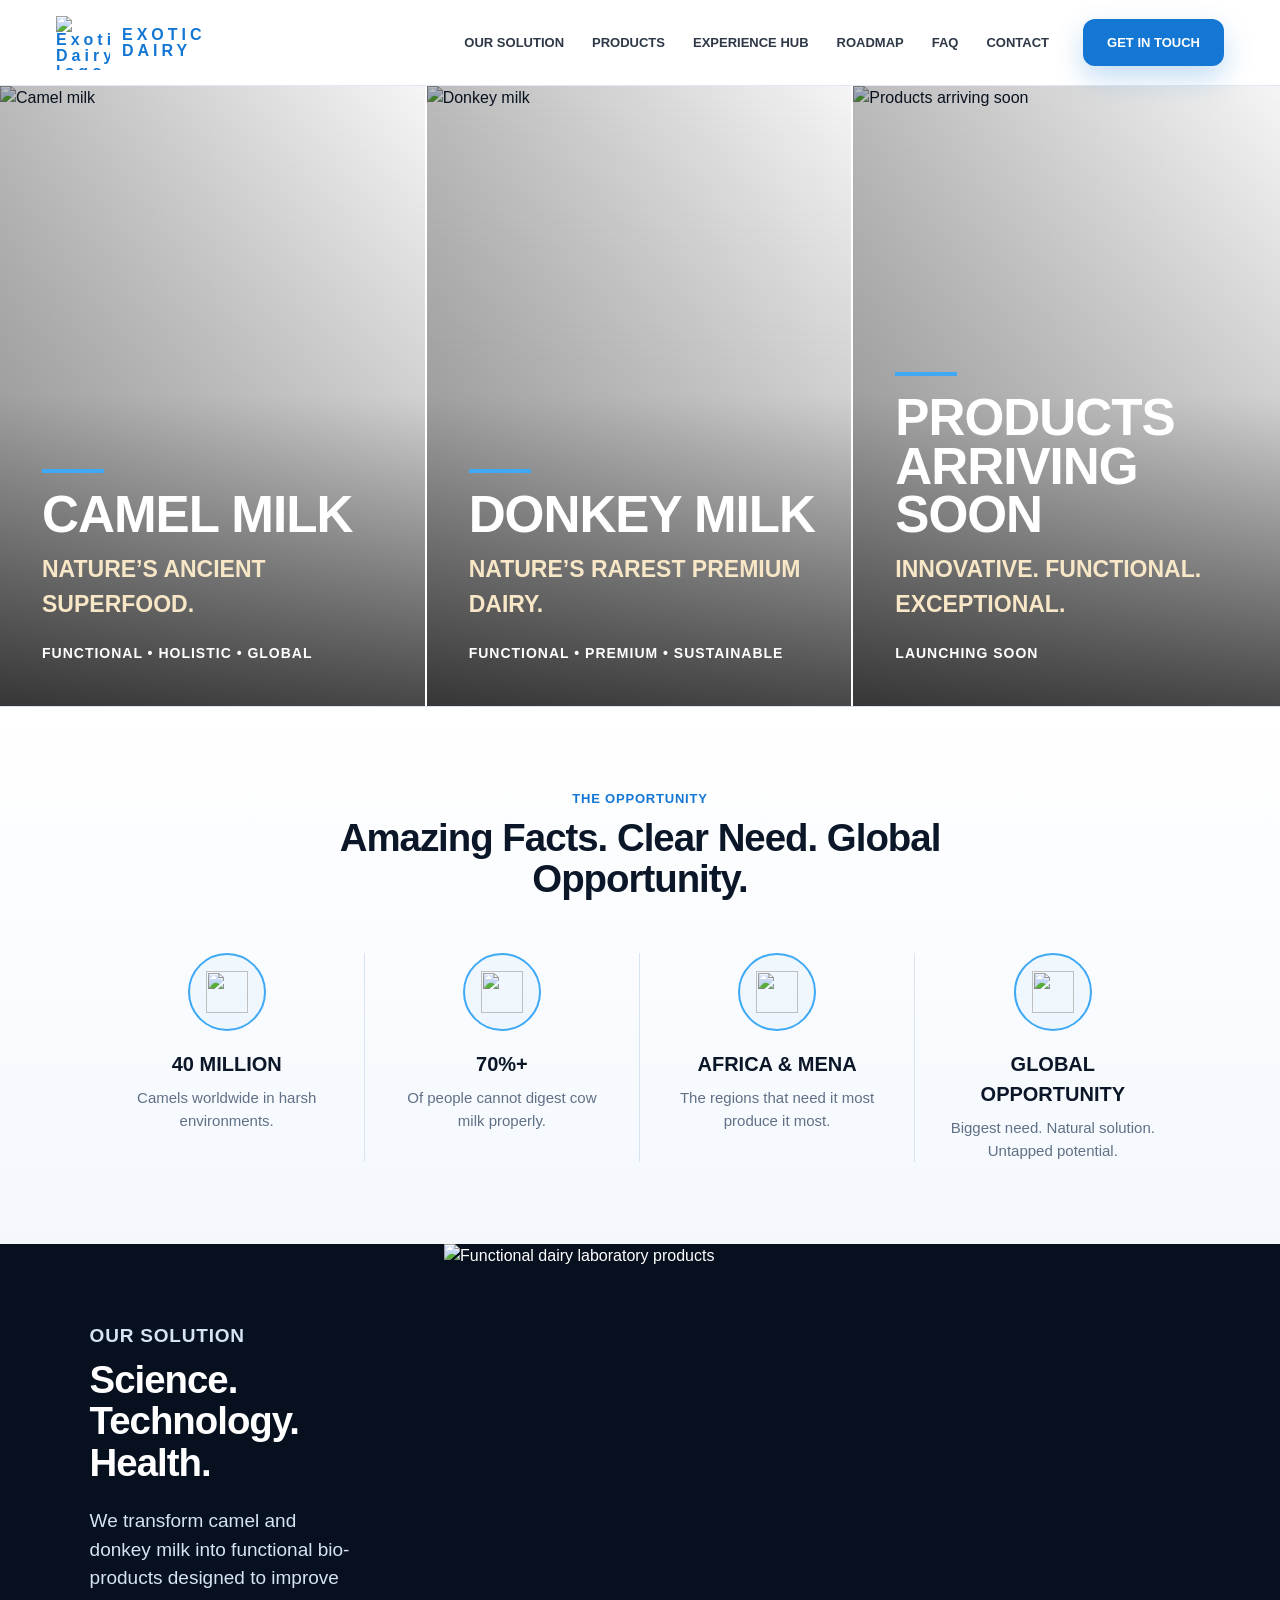
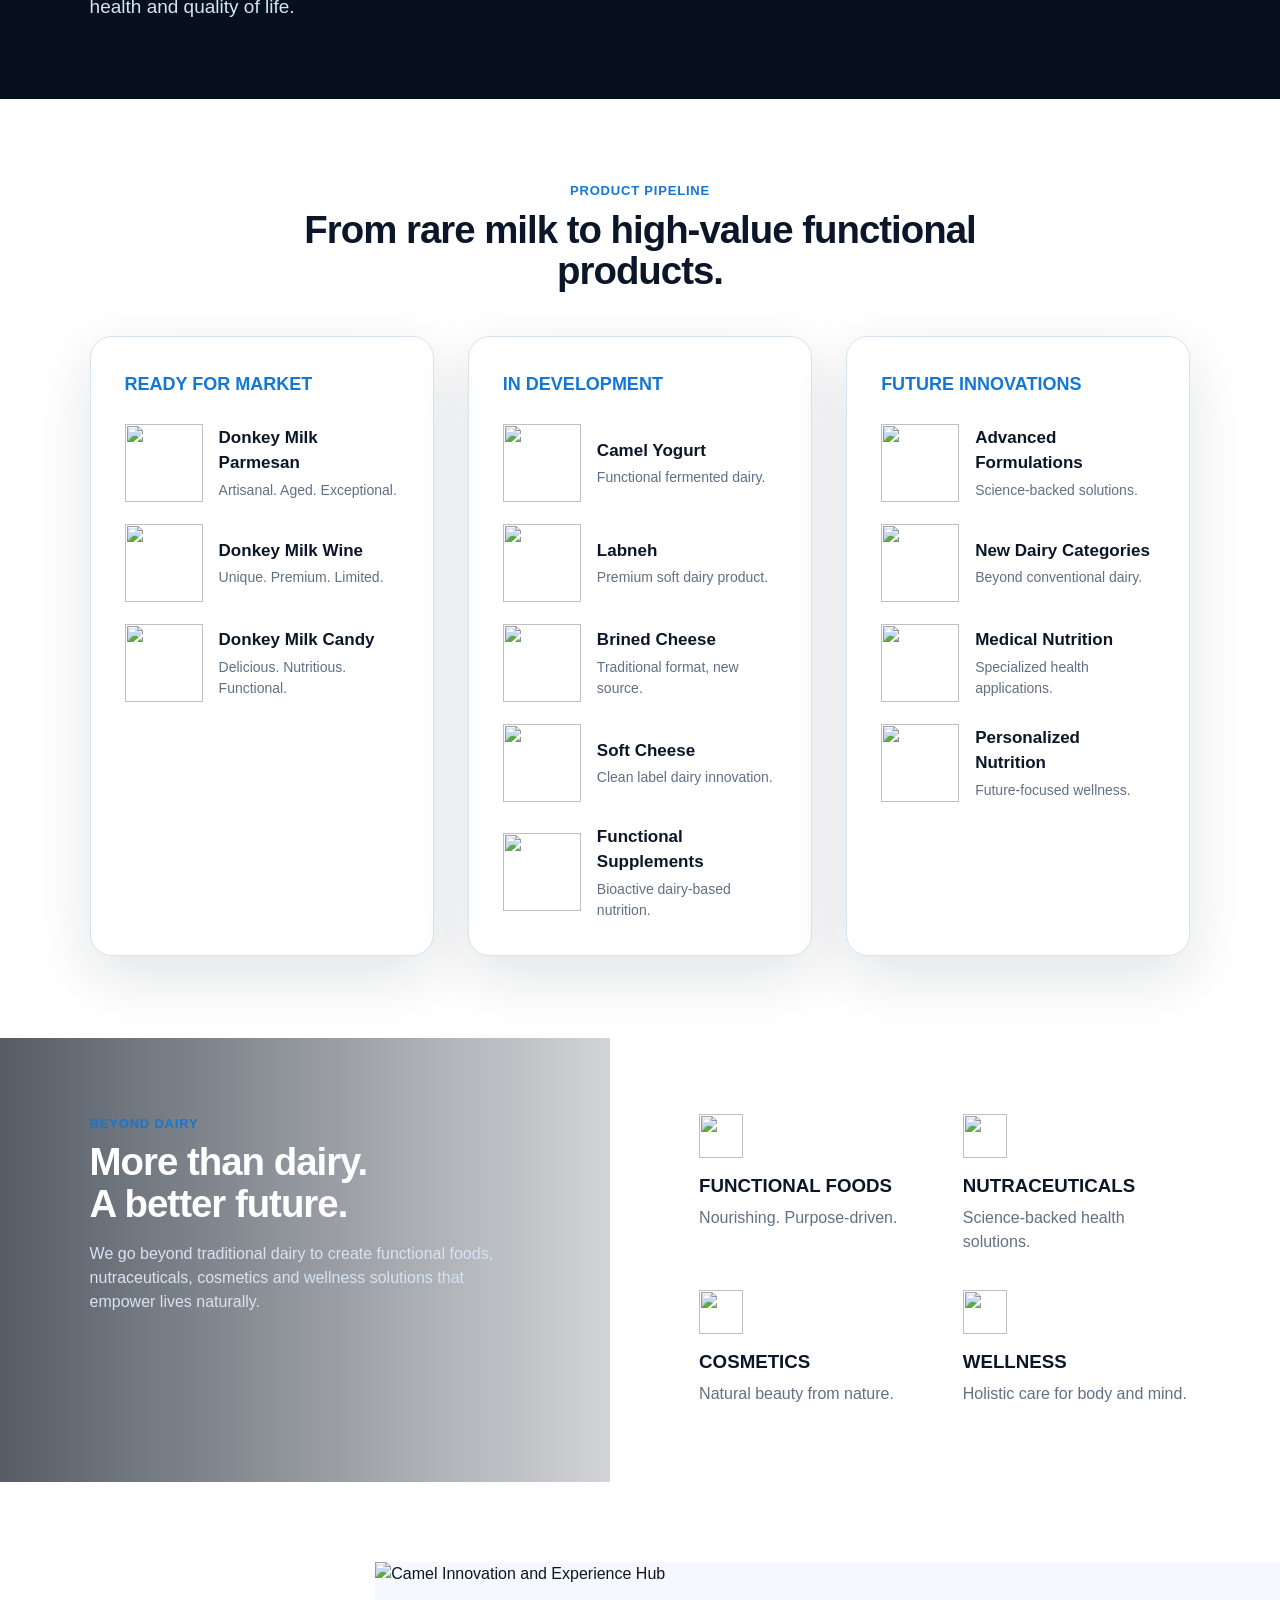
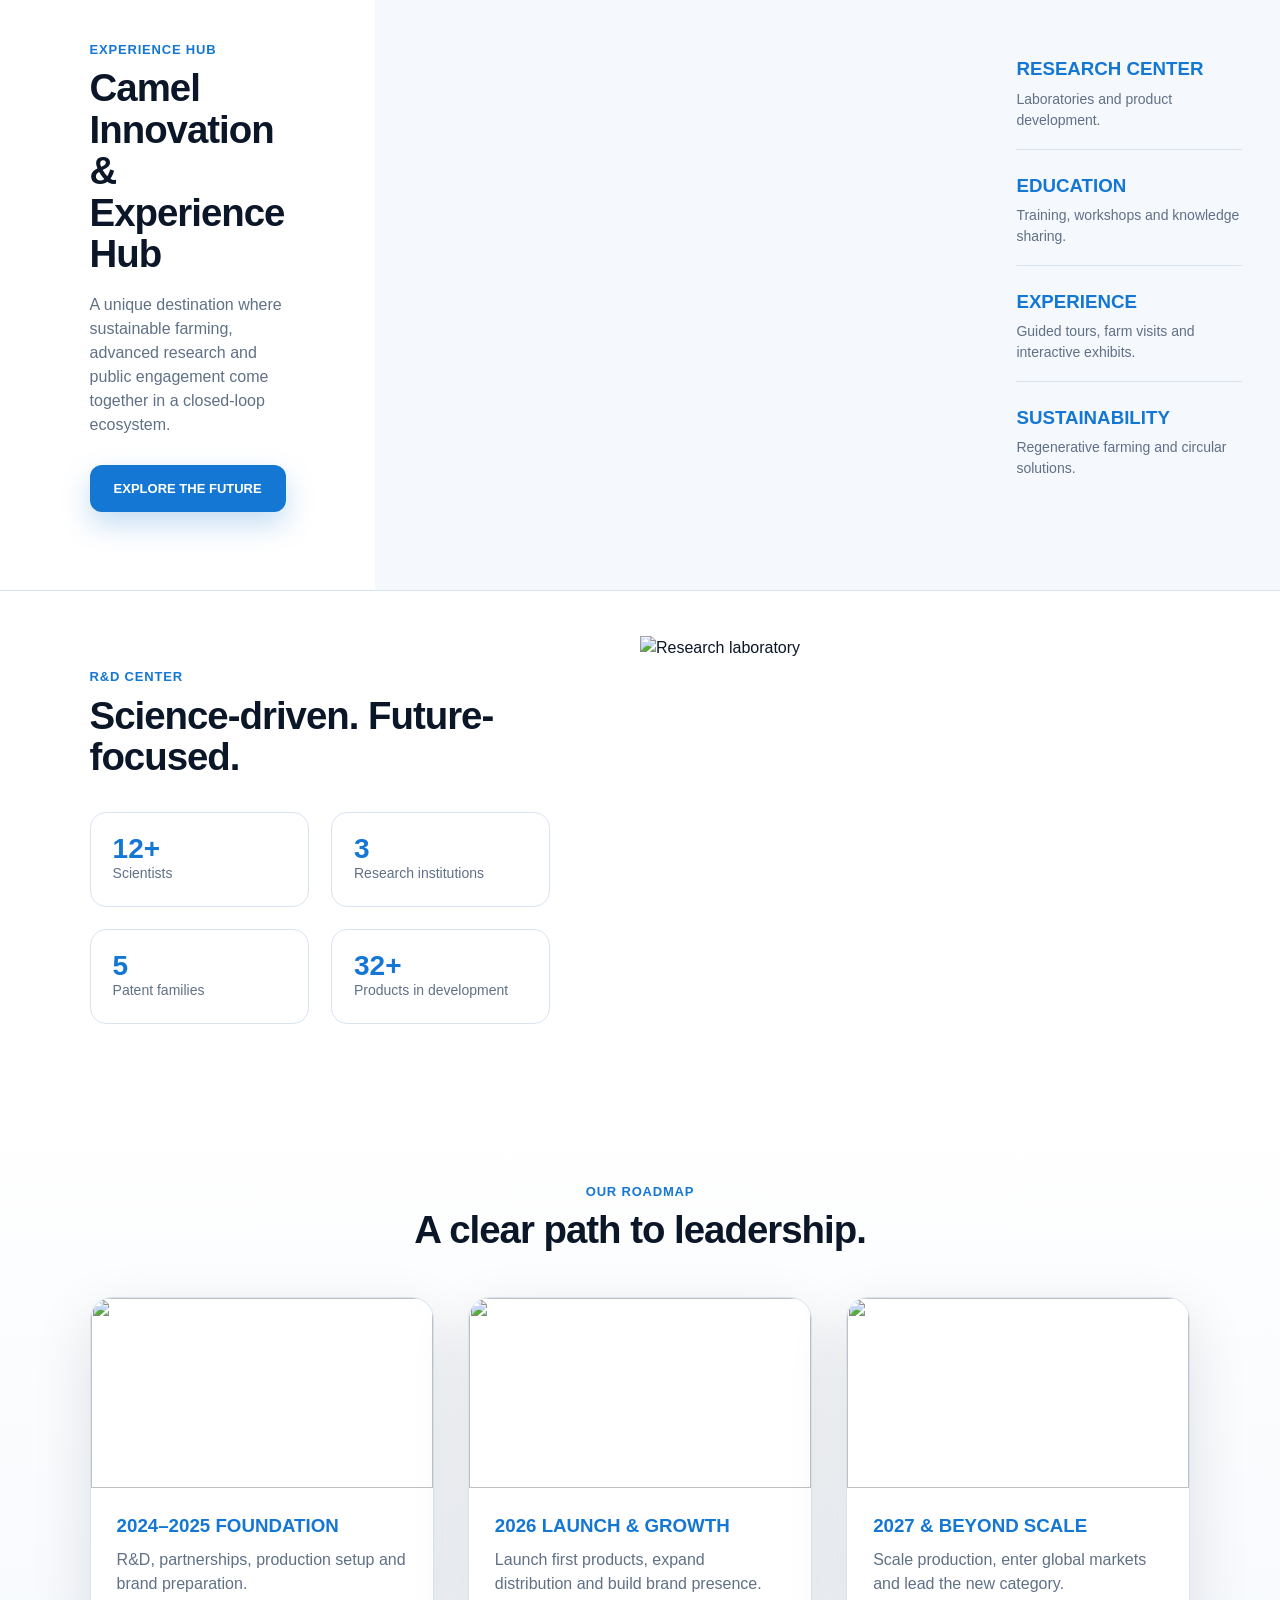
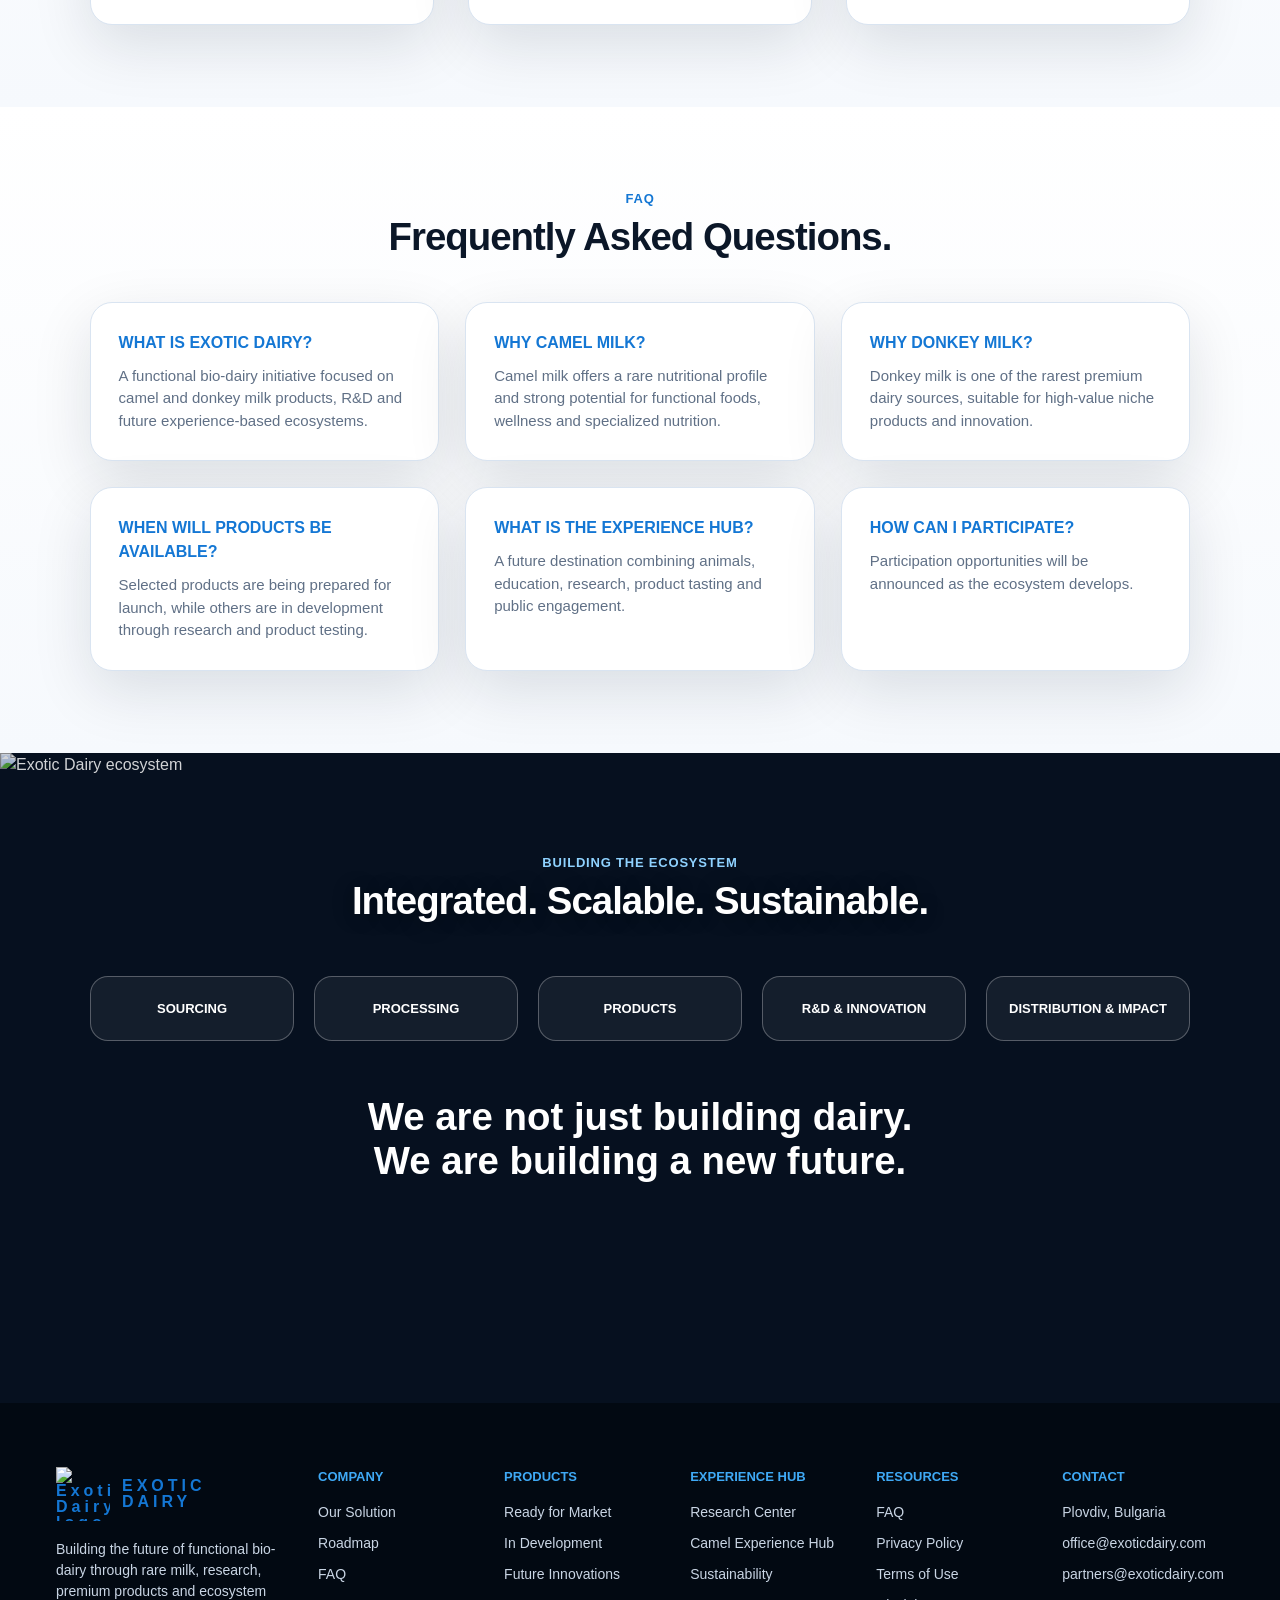
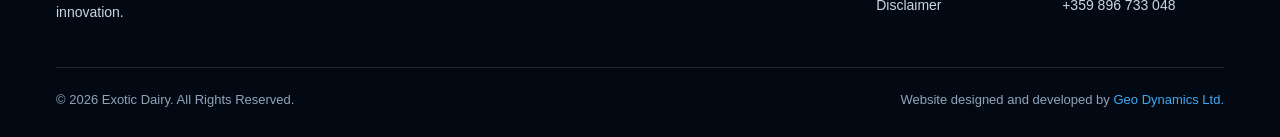
==== index.html @ 46f3fb49 "Add files via upload" ====
<!doctype html>
<html lang="en">
<head>
  <meta charset="UTF-8" />
  <meta name="viewport" content="width=device-width, initial-scale=1.0" />
  <title>Exotic Dairy — Functional Bio-Dairy</title>
  <meta name="description" content="Exotic Dairy — camel and donkey milk innovation, functional bio-dairy products, R&D and experience hub." />
  <meta property="og:title" content="Exotic Dairy" />
  <meta property="og:description" content="Functional Bio-Dairy Innovation" />
  <meta property="og:image" content="https://exoticdairy.com/assets/images/share.png" />
  <meta property="og:image:width" content="1200" />
  <meta property="og:image:height" content="630" />

  <meta name="twitter:card" content="summary_large_image" />
  <meta name="twitter:title" content="Exotic Dairy" />
  <meta name="twitter:description" content="Functional Bio-Dairy Innovation" />
  <meta name="twitter:image" content="https://exoticdairy.com/assets/images/share.png" />
  <meta property="og:type" content="website" />
  <meta property="og:url" content="https://exoticdairy.com" />
  <meta property="og:site_name" content="Exotic Dairy" />
  <link rel="icon" type="image/png" href="favicon.png">
  <link rel="stylesheet" href="styles.css" />
</head>

<body>
  <header class="site-header">
    <a class="logo" href="#top">
      <img src="assets/images/logo.png" alt="Exotic Dairy logo" />
      <span>EXOTIC<br>DAIRY</span>
    </a>

    <nav class="nav" id="nav">
      <a href="#solution">Our Solution</a>
      <a href="#products">Products</a>
      <a href="#hub">Experience Hub</a>
      <a href="#roadmap">Roadmap</a>
      <a href="#faq">FAQ</a>
      <a href="#contact">Contact</a>
    
      <a
        class="mobile-contact-btn modal-trigger"
        href="#"
        data-modal="contactModal"
      >
        Get in Touch
      </a>
    </nav>

    <button class="menu-btn" id="menuBtn">☰</button>
    <a class="header-btn modal-trigger" href="#" data-modal="contactModal">Get in touch</a>
  </header>

  <main id="top">
    <section class="hero-grid">
      <article class="hero-card">
        <img src="assets/images/hero-camel.png" alt="Camel milk" />
        <div class="hero-overlay">
          <h1>Camel Milk</h1>
          <p>Nature’s ancient superfood.</p>
          <span>Functional • Holistic • Global</span>
        </div>
      </article>

      <article class="hero-card">
        <img src="assets/images/hero-donkey.png" alt="Donkey milk" />
        <div class="hero-overlay">
          <h1>Donkey Milk</h1>
          <p>Nature’s rarest premium dairy.</p>
          <span>Functional • Premium • Sustainable</span>
        </div>
      </article>

      <article class="hero-card">
        <img src="assets/images/hero-products.png" alt="Products arriving soon" />
        <div class="hero-overlay">
          <h1>Products Arriving Soon</h1>
          <p>Innovative. Functional. Exceptional.</p>
          <span>Launching soon</span>
        </div>
      </article>
    </section>

    <section class="section opportunity">
      <p class="eyebrow">The Opportunity</p>
      <h2>Amazing Facts. Clear Need. Global Opportunity.</h2>

      <div class="stats-grid">
        <div class="stat">
          <div class="icon">
            <img src="assets/icons/camel.svg" alt="">
          </div>
          <h3>40 Million</h3>
          <p>Camels worldwide in harsh environments.</p>
        </div>
        <div class="stat">
          <div class="icon">
            <img src="assets/icons/people.svg" alt="">
          </div>
          <h3>70%+</h3>
          <p>Of people cannot digest cow milk properly.</p>
        </div>
        <div class="stat">
          <div class="icon">
            <img src="assets/icons/africa.svg" alt="">
          </div>
          <h3>Africa & MENA</h3>
          <p>The regions that need it most produce it most.</p>
        </div>
        <div class="stat">
          <div class="icon">
            <img src="assets/icons/globe.svg" alt="">
          </div>
          <h3>Global Opportunity</h3>
          <p>Biggest need. Natural solution. Untapped potential.</p>
        </div>
      </div>
    </section>

    <section class="solution" id="solution">
      <div class="solution-content">
        <p class="eyebrow">Our Solution</p>
        <h2>Science.<br>Technology.<br>Health.</h2>
        <p>
          We transform camel and donkey milk into functional bio-products
          designed to improve health and quality of life.
        </p>
      </div>
      <img src="assets/images/solution-lab.png" alt="Functional dairy laboratory products" />
    </section>

    <section class="section" id="products">
      <p class="eyebrow">Product Pipeline</p>
      <h2>From rare milk to high-value functional products.</h2>
    
      <div class="pipeline-grid">
    
        <!-- READY FOR MARKET -->
        <div class="pipeline-card">
    
          <h3>Ready for Market</h3>
    
          <ul>
    
            <li>
              <img class="li-product-img" src="assets/images/donkey-parmegano.png" alt="">
              <div class="pipeline-text">
                <strong>Donkey Milk Parmesan</strong>
                <span>Artisanal. Aged. Exceptional.</span>
              </div>
            </li>
    
            <li>
              <img class="li-product-img" src="assets/images/donkey-wine.png" alt="">
              <div class="pipeline-text">
                <strong>Donkey Milk Wine</strong>
                <span>Unique. Premium. Limited.</span>
              </div>
            </li>
    
            <li>
              <img class="li-product-img" src="assets/images/donkey-candy.png" alt="">
              <div class="pipeline-text">
                <strong>Donkey Milk Candy</strong>
                <span>Delicious. Nutritious. Functional.</span>
              </div>
            </li>
          </ul>
    
        </div>
    
        <!-- IN DEVELOPMENT -->
        <div class="pipeline-card">
    
          <h3>In Development</h3>
    
          <ul>
    
            <li>
              <img class="li-product-img" src="assets/images/camel-yogurt.png" alt="">
              <div class="pipeline-text">
                <strong>Camel Yogurt</strong>
                <span>Functional fermented dairy.</span>
              </div>
            </li>
    
            <li>
              <img class="li-product-img" src="assets/images/camel-labneh.png" alt="">
              <div class="pipeline-text">
                <strong>Labneh</strong>
                <span>Premium soft dairy product.</span>
              </div>
            </li>
    
            <li>
              <img class="li-product-img" src="assets/images/camel-brinedcheese.png" alt="">
              <div class="pipeline-text">
                <strong>Brined Cheese</strong>
                <span>Traditional format, new source.</span>
              </div>
            </li>
    
            <li>
              <img class="li-product-img" src="assets/images/camel-softcheese.png" alt="">
              <div class="pipeline-text">
                <strong>Soft Cheese</strong>
                <span>Clean label dairy innovation.</span>
              </div>
            </li>
    
            <li>
              <img class="li-product-img" src="assets/images/camel-functional.png" alt="">
              <div class="pipeline-text">
                <strong>Functional Supplements</strong>
                <span>Bioactive dairy-based nutrition.</span>
              </div>
            </li>
    
          </ul>
    
        </div>
    
        <!-- FUTURE INNOVATIONS -->
        <div class="pipeline-card">
    
          <h3>Future Innovations</h3>
    
          <ul>
    
            <li>
              <img class="li-product-img" src="assets/images/advanced-formulations.png" alt="">
              <div class="pipeline-text">
                <strong>Advanced Formulations</strong>
                <span>Science-backed solutions.</span>
              </div>
            </li>
    
            <li>
              <img class="li-product-img" src="assets/images/new-dairy-categories.png" alt="">
              <div class="pipeline-text">
                <strong>New Dairy Categories</strong>
                <span>Beyond conventional dairy.</span>
              </div>
            </li>
    
            <li>
              <img class="li-product-img" src="assets/images/medical-nutrition.png" alt="">
              <div class="pipeline-text">
                <strong>Medical Nutrition</strong>
                <span>Specialized health applications.</span>
              </div>
            </li>
    
            <li>
              <img class="li-product-img" src="assets/images/personalized-nutrition.png" alt="">
              <div class="pipeline-text">
                <strong>Personalized Nutrition</strong>
                <span>Future-focused wellness.</span>
              </div>
            </li>
    
          </ul>
    
        </div>
    
      </div>
    </section>

    <section class="beyond" id="beyond">
      <div class="beyond-dark">
        <p class="eyebrow">Beyond Dairy</p>
        <h2>More than dairy.<br>A better future.</h2>
        <p>
          We go beyond traditional dairy to create functional foods,
          nutraceuticals, cosmetics and wellness solutions that empower lives naturally.
        </p>
      </div>

      <div class="beyond-icons">

        <div>
          <img src="assets/icons/food.svg" alt="">
          <h3>Functional Foods</h3>
          <p>Nourishing. Purpose-driven.</p>
        </div>
      
        <div>
          <img src="assets/icons/capsule.svg" alt="">
          <h3>Nutraceuticals</h3>
          <p>Science-backed health solutions.</p>
        </div>
      
        <div>
          <img src="assets/icons/cosmetics.svg" alt="">
          <h3>Cosmetics</h3>
          <p>Natural beauty from nature.</p>
        </div>
      
        <div>
          <img src="assets/icons/leaf.svg" alt="">
          <h3>Wellness</h3>
          <p>Holistic care for body and mind.</p>
        </div>
      
      </div>
    </section>

    <section class="hub" id="hub">
      <div class="hub-text">
        <p class="eyebrow">Experience Hub</p>
        <h2>Camel Innovation & Experience Hub</h2>
        <p>
          A unique destination where sustainable farming, advanced research
          and public engagement come together in a closed-loop ecosystem.
        </p>
        <a class="btn modal-trigger" href="#" data-modal="futureModal">Explore the future</a>
      </div>

      <img src="assets/images/experience-hub.png" alt="Camel Innovation and Experience Hub" />

      <div class="hub-points">
        <div><h3>Research Center</h3><p>Laboratories and product development.</p></div>
        <div><h3>Education</h3><p>Training, workshops and knowledge sharing.</p></div>
        <div><h3>Experience</h3><p>Guided tours, farm visits and interactive exhibits.</p></div>
        <div><h3>Sustainability</h3><p>Regenerative farming and circular solutions.</p></div>
      </div>
    </section>

    <section class="rd">
      <div>
        <p class="eyebrow">R&D Center</p>
        <h2>Science-driven. Future-focused.</h2>
        <div class="rd-stats">
          <span><strong>12+</strong> Scientists</span>
          <span><strong>3</strong> Research institutions</span>
          <span><strong>5</strong> Patent families</span>
          <span><strong>32+</strong> Products in development</span>
        </div>
      </div>
      <img src="assets/images/research-center.png" alt="Research laboratory" />
    </section>

    <section class="section roadmap" id="roadmap">
      <p class="eyebrow">Our Roadmap</p>
      <h2>A clear path to leadership.</h2>

      <div class="roadmap-grid">
        <div class="road-card">
          <img src="assets/images/roadmap-1.png" alt="" />
          <h3>2024–2025 Foundation</h3>
          <p>R&D, partnerships, production setup and brand preparation.</p>
        </div>
        <div class="road-card">
          <img src="assets/images/roadmap-2.png" alt="" />
          <h3>2026 Launch & Growth</h3>
          <p>Launch first products, expand distribution and build brand presence.</p>
        </div>
        <div class="road-card">
          <img src="assets/images/roadmap-3.png" alt="" />
          <h3>2027 & Beyond Scale</h3>
          <p>Scale production, enter global markets and lead the new category.</p>
        </div>
      </div>
    </section>

    <section class="section faq" id="faq">
      <p class="eyebrow">FAQ</p>
      <h2>Frequently Asked Questions.</h2>
    
      <div class="faq-grid">
        <div>
          <h3>What is Exotic Dairy?</h3>
          <p>A functional bio-dairy initiative focused on camel and donkey milk products, R&D and future experience-based ecosystems.</p>
        </div>
    
        <div>
          <h3>Why camel milk?</h3>
          <p>Camel milk offers a rare nutritional profile and strong potential for functional foods, wellness and specialized nutrition.</p>
        </div>
    
        <div>
          <h3>Why donkey milk?</h3>
          <p>Donkey milk is one of the rarest premium dairy sources, suitable for high-value niche products and innovation.</p>
        </div>
    
        <div>
          <h3>When will products be available?</h3>
          <p>Selected products are being prepared for launch, while others are in development through research and product testing.</p>
        </div>
    
        <div>
          <h3>What is the Experience Hub?</h3>
          <p>A future destination combining animals, education, research, product tasting and public engagement.</p>
        </div>
    
        <div>
          <h3>How can I participate?</h3>
          <p>Participation opportunities will be announced as the ecosystem develops.</p>
        </div>
      </div>
    </section>

    <section class="ecosystem">
      <img src="assets/images/ecosystem-footer.png" alt="Exotic Dairy ecosystem" />
      <div class="ecosystem-content">
        <p class="eyebrow">Building the Ecosystem</p>
        <h2>Integrated. Scalable. Sustainable.</h2>

        <div class="eco-steps">
          <span>Sourcing</span>
          <span>Processing</span>
          <span>Products</span>
          <span>R&D & Innovation</span>
          <span>Distribution & Impact</span>
        </div>

        <h3>We are not just building dairy.<br>We are building a new future.</h3>
      </div>
    </section>
  </main>

  <footer class="footer" id="contact">
    <div class="footer-top">
      <div class="footer-main">
        <div class="footer-brand">
          <img src="assets/images/logo.png" alt="Exotic Dairy logo" />
          <span>EXOTIC<br>DAIRY</span>
        </div>
  
        <p>
          Building the future of functional bio-dairy through rare milk,
          research, premium products and ecosystem innovation.
        </p>
      </div>
  
      <div class="footer-col">
        <h3>Company</h3>
        <a href="#solution">Our Solution</a>
        <a href="#roadmap">Roadmap</a>
        <a href="#faq">FAQ</a>
      </div>
  
      <div class="footer-col">
        <h3>Products</h3>
        <a href="#products">Ready for Market</a>
        <a href="#products">In Development</a>
        <a href="#products">Future Innovations</a>
      </div>
  
      <div class="footer-col">
        <h3>Experience Hub</h3>
        <a href="#hub">Research Center</a>
        <a href="#hub">Camel Experience Hub</a>
        <a href="#hub">Sustainability</a>
      </div>
  
      <div class="footer-col">
        <h3>Resources</h3>
        <a href="#faq">FAQ</a>
        <a href="privacy.html">Privacy Policy</a>
        <a href="terms.html">Terms of Use</a>
        <a href="disclaimer.html">Disclaimer</a>
      </div>
  
      <div class="footer-col">
        <h3>Contact</h3>
        <p>Plovdiv, Bulgaria</p>
        <a href="mailto:office@exoticdairy.com">
          office@exoticdairy.com
        </a>
        <a href="mailto:partners@exoticdairy.com">
          partners@exoticdairy.com
        </a>
        <a href="tel:+359896733048">
          +359 896 733 048
        </a>
      </div>
    </div>
  
    <div class="footer-bottom">
      <p>© 2026 Exotic Dairy. All Rights Reserved.</p>
      <p>
        Website designed and developed by
        <a href="https://geodynamicsonline.com" target="_blank" rel="noopener">Geo Dynamics Ltd.</a>
      </p>
    </div>
  </footer>

  <div class="modal" id="contactModal">
    <div class="modal-backdrop modal-close"></div>
  
    <div class="modal-panel contact-panel">
      <button class="modal-x modal-close">×</button>
  
      <p class="eyebrow">Contact</p>
      <h2>Let's Build the Future Together</h2>

      <p class="modal-intro">
      Connect with the Exotic Dairy team to discuss products, research, partnerships and future opportunities.
      </p>
  
      <form
          class="contact-form"
          action="https://formspree.io/f/mqeonyjr"
          method="POST"
        >
          <input
            type="hidden"
            name="_subject"
            value="New Exotic Dairy Inquiry"
        >
        <div class="form-row">
          <label>Name *</label>
          <input type="text" name="name" minlength="2" required>
        </div>
  
        <div class="form-row">
          <label>Email *</label>
          <input type="email" name="email" required>
        </div>
  
        <div class="form-row">
          <label>Company</label>
          <input type="text" name="company">
        </div>
  
        <div class="form-row">
          <label>Country</label>
          <input type="text" name="country">
        </div>
  
        <div class="form-row">
          <label>Interest</label>
          <select name="interest">
            <option>Research</option>
            <option>Products</option>
            <option>Distribution</option>
            <option>Investment</option>
            <option>Partnerships</option>
            <option>Media</option>
          </select>
        </div>
  
        <div class="form-row full">
          <label>Message *</label>
          <textarea name="message" rows="5" minlength="10" required></textarea>
        </div>

        <div class="form-row full">
          <label class="checkbox-label">
            <input type="checkbox" name="consent" value="yes" required>
            I agree to the Privacy Policy and consent to being contacted.
          </label>
        </div>
  
        <button class="btn" type="submit">Send inquiry</button>

        <div id="form-success" style="display:none;">
          Thank you for contacting Exotic Dairy.
          We will get back to you shortly.
        </div>
      </form>
    </div>
  </div>
  
  <div class="modal" id="futureModal">
    <div class="modal-backdrop modal-close"></div>
  
    <div class="modal-panel future-panel">
      <button class="modal-x modal-close">×</button>
  
      <p class="eyebrow">Explore the Future</p>
      <h2>Explore the Future of Functional Bio-Dairy</h2>
      <p class="modal-intro">
        A new ecosystem where science, rare milk, product innovation and public participation meet.
      </p>
  
      <div class="future-modal-grid">
        <div>
          <img src="assets/images/research-center.png" alt="">
          <h3>Research & Innovation</h3>
          <p>Advancing camel and donkey milk through research, biotechnology and functional food development.</p>
        </div>
  
        <div>
          <img src="assets/images/experience-hub.png" alt="">
          <h3>Camel Experience Hub</h3>
          <p>A future destination combining animals, education, product tasting, research visibility and public engagement.</p>
        </div>
  
        <div>
          <img src="assets/images/hero-products.png" alt="">
          <h3>Premium Product Development</h3>
          <p>From rare milk to high-value products: functional dairy, supplements, medical nutrition and personalized wellness.</p>
        </div>
      </div>
  
      <div class="participation-box">
        <p class="eyebrow">A New Model of Participation</p>
        <h3>CrowdParticipants</h3>
        <p>
          Traditional projects rely on banks, investors, donations or classic crowdfunding.
          Exotic Dairy is developing a new participation model designed around long-term ecosystem impact,
          shared purpose and real-world product development.
        </p>
  
        <button class="modal-disabled-btn" disabled>CrowdParticipants — Coming Soon</button>
  
        <span>A new way to support, participate and grow with the ecosystem.</span>
      </div>
    </div>
  </div>

  <script src="script.js"></script>
</body>
</html>
---- styles.css ----
:root {
  --blue: #1477d4;
  --blue-light: #3fa9f5;
  --navy: #071528;
  --dark: #06101f;
  --text: #0b1728;
  --muted: #607086;
  --line: #d9e4f1;
  --bg: #f6f9fd;
  --white: #ffffff;
  --shadow: 0 20px 60px rgba(7, 21, 40, 0.12);
  --radius: 22px;
}

* {
  box-sizing: border-box;
  margin: 0;
  padding: 0;
}

html {
  scroll-behavior: smooth;
}

body {
  font-family: Arial, Helvetica, sans-serif;
  background: var(--white);
  color: var(--text);
  line-height: 1.5;
}

img {
  display: block;
  width: 100%;
}

a {
  color: inherit;
  text-decoration: none;
}

/* HEADER */

.site-header {
  position: sticky;
  top: 0;
  z-index: 50;
  height: 86px;
  padding: 0 56px;
  background: rgba(255, 255, 255, 0.94);
  backdrop-filter: blur(18px);
  border-bottom: 1px solid rgba(217, 228, 241, 0.8);
  display: flex;
  align-items: center;
  gap: 34px;
}

.logo,
.footer-brand {
  display: flex;
  align-items: center;
  gap: 12px;
  font-weight: 800;
  letter-spacing: 4px;
  color: var(--blue);
  line-height: 1;
}

.logo img,
.footer-brand img {
  width: 54px;
  height: 54px;
  object-fit: contain;
}

.nav {
  margin-left: auto;
  display: flex;
  align-items: center;
  gap: 28px;
  font-size: 13px;
  font-weight: 800;
  text-transform: uppercase;
}

.nav a {
  opacity: 0.86;
}

.nav a:hover {
  color: var(--blue);
  opacity: 1;
}

.header-btn,
.btn {
  border: none;
  border-radius: 12px;
  background: var(--blue);
  color: var(--white);
  padding: 14px 24px;
  font-size: 13px;
  font-weight: 800;
  text-transform: uppercase;
  box-shadow: 0 12px 28px rgba(20, 119, 212, 0.25);
}

.menu-btn {
  display: none;
  margin-left: auto;
  border: 0;
  background: transparent;
  font-size: 30px;
  color: var(--navy);
  cursor: pointer;
}

/* HERO */

.hero-grid {
  display: grid;
  grid-template-columns: repeat(3, 1fr);
  min-height: 620px;
  border-bottom: 1px solid var(--line);
}

.hero-card {
  position: relative;
  overflow: hidden;
  min-height: 620px;
  border-right: 2px solid var(--white);
}

.hero-card:last-child {
  border-right: 0;
}

.hero-card img {
  height: 100%;
  object-fit: cover;
  transition: transform 0.8s ease;
}

.hero-card:hover img {
  transform: scale(1.04);
}

.hero-card::after {
  content: "";
  position: absolute;
  inset: 0;
  background:
    linear-gradient(to top, rgba(0, 0, 0, 0.72), rgba(0, 0, 0, 0.18), rgba(0, 0, 0, 0.04)),
    linear-gradient(to right, rgba(0, 0, 0, 0.24), transparent);
}

.hero-overlay {
  position: absolute;
  left: 42px;
  right: 34px;
  bottom: 42px;
  z-index: 2;
  color: var(--white);
}

.hero-overlay h1 {
  font-size: clamp(34px, 4vw, 58px);
  line-height: 0.95;
  text-transform: uppercase;
  letter-spacing: -1px;
  margin-bottom: 12px;
}

.hero-overlay p {
  font-size: 23px;
  font-weight: 800;
  text-transform: uppercase;
  color: #f8e7c6;
  margin-bottom: 22px;
}

.hero-overlay::before {
  content: "";
  display: block;
  width: 62px;
  height: 4px;
  background: var(--blue-light);
  margin-bottom: 18px;
}

.hero-overlay span {
  display: block;
  font-size: 14px;
  font-weight: 900;
  text-transform: uppercase;
  letter-spacing: 1px;
}

/* COMMON */

.section {
  padding: 82px 7vw;
}

.eyebrow {
  color: var(--blue);
  font-weight: 900;
  text-transform: uppercase;
  font-size: 13px;
  letter-spacing: 0.8px;
  margin-bottom: 8px;
}

.section h2,
.solution h2,
.beyond h2,
.hub h2,
.rd h2,
.ecosystem h2 {
  font-size: clamp(30px, 3vw, 48px);
  line-height: 1.08;
  letter-spacing: -1px;
}

/* OPPORTUNITY */

.opportunity {
  text-align: center;
  background: linear-gradient(180deg, #ffffff, #f4f8fd);
}

.stats-grid {
  margin-top: 54px;
  display: grid;
  grid-template-columns: repeat(4, 1fr);
  gap: 0;
}

.stat {
  padding: 0 34px;
  border-right: 1px solid var(--line);
}

.stat:last-child {
  border-right: 0;
}

.icon {
  width: 78px;
  height: 78px;
  margin: 0 auto 18px;
  border: 2px solid var(--blue-light);
  border-radius: 50%;
  display: grid;
  place-items: center;
  background: rgba(20,119,212,0.04);
}

.icon img {
  width: 42px;
  height: 42px;
  object-fit: contain;
}

.stat h3 {
  font-size: 20px;
  text-transform: uppercase;
  margin-bottom: 8px;
}

.stat p {
  color: var(--muted);
  font-size: 15px;
}

/* SOLUTION */

.solution {
  display: grid;
  grid-template-columns: 0.85fr 1.6fr;
  min-height: 430px;
  background: var(--dark);
  color: var(--white);
}

.solution-content {
  padding: 78px 7vw;
  display: flex;
  flex-direction: column;
  justify-content: center;
}

.solution-content h2 {
  margin-bottom: 24px;
}

.solution-content p {
  max-width: 410px;
  color: #d7e3f2;
  font-size: 19px;
}

.solution img {
  height: 100%;
  object-fit: cover;
}

/* PRODUCT PIPELINE */

.pipeline-grid {
  margin-top: 44px;
  display: grid;
  grid-template-columns: repeat(3, 1fr);
  gap: 34px;
}

.pipeline-card {
  background: var(--white);
  border: 1px solid var(--line);
  border-radius: var(--radius);
  padding: 34px;
  box-shadow: var(--shadow);
}

.pipeline-card h3 {
  color: var(--blue);
  text-transform: uppercase;
  margin-bottom: 26px;
  font-size: 18px;
}

.pipeline-card ul {
  list-style: none;
  display: grid;
  gap: 22px;
}

.pipeline-card li {
  display: flex;
  align-items: center;
  gap: 16px;
  transition: transform 0.3s ease;
}

.pipeline-card li:hover {
  transform: translateX(4px);
}

.li-product-img {
  width: 78px;
  height: 78px;
  flex-shrink: 0;
  object-fit: contain;
  transition: transform 0.35s ease;
}

.pipeline-card li:hover .li-product-img {
  transform: scale(1.08);
}

.pipeline-text {
  display: flex;
  flex-direction: column;
}

.pipeline-text strong {
  display: block;
  font-size: 17px;
  margin-bottom: 4px;
}

.pipeline-text span {
  color: var(--muted);
  font-size: 14px;
}

/* BEYOND */

.beyond {
  display: grid;
  grid-template-columns: 1fr 1.1fr;
  background: var(--white);
  padding-bottom: 80px;
}

.beyond-dark {
  min-height: 360px;
  padding: 76px 7vw;
  background:
    linear-gradient(90deg, rgba(6, 16, 31, 0.68), rgba(6, 16, 31, 0.18)),
    url("assets/images/beyond-dairy.png") center/cover;
  color: var(--white);
}

.beyond-dark p:not(.eyebrow) {
  margin-top: 18px;
  max-width: 430px;
  color: #d7e3f2;
}

.beyond-icons {
  padding: 76px 7vw;
  display: grid;
  grid-template-columns: repeat(2, 1fr);
  gap: 36px;
  align-content: center;
}

.beyond-icons img {
  width: 44px;
  height: 44px;
  object-fit: contain;
  margin-bottom: 14px;
}

.beyond-icons h3 {
  margin: 12px 0 6px;
  text-transform: uppercase;
}

.beyond-icons p {
  color: var(--muted);
}

/* HUB */

.hub {
  display: grid;
  grid-template-columns: 0.9fr 1.5fr 0.75fr;
  background: #f5f8fc;
  border-top: none;
  border-bottom: 1px solid var(--line);
}

.hub-text {
  padding: 78px 7vw;
  background: var(--white);
}

.hub-text p:not(.eyebrow) {
  color: var(--muted);
  margin: 18px 0 28px;
}

.hub .btn {
  display: inline-flex;
  align-items: center;
  justify-content: center;
  width: fit-content;
  white-space: nowrap;
}

.hub img {
  height: 100%;
  object-fit: cover;
}

.hub-points {
  padding: 48px 38px;
  display: grid;
  gap: 22px;
  align-content: center;
}

.hub-points div {
  padding-bottom: 18px;
  border-bottom: 1px solid var(--line);
}

.hub-points div:last-child {
  border-bottom: 0;
}

.hub-points h3 {
  color: var(--blue);
  text-transform: uppercase;
  margin-bottom: 5px;
}

.hub-points p {
  color: var(--muted);
  font-size: 14px;
}

/* R&D */

.rd {
  display: grid;
  grid-template-columns: 1fr 1fr;
  align-items: center;
  background: var(--white);
}

.rd > div {
  padding: 76px 7vw;
}

.rd img {
  height: 420px;
  object-fit: cover;
}

.rd-stats {
  margin-top: 34px;
  display: grid;
  grid-template-columns: repeat(2, 1fr);
  gap: 22px;
}

.rd-stats span {
  padding: 22px;
  border: 1px solid var(--line);
  border-radius: 16px;
  color: var(--muted);
  font-size: 14px;
}

.rd-stats strong {
  display: block;
  color: var(--blue);
  font-size: 28px;
  line-height: 1;
}

/* ROADMAP */

.roadmap {
  background: linear-gradient(180deg, #ffffff, #f6f9fd);
  text-align: center;
}

.roadmap-grid {
  margin-top: 46px;
  display: grid;
  grid-template-columns: repeat(3, 1fr);
  gap: 34px;
}

.road-card {
  text-align: left;
  background: var(--white);
  border: 1px solid var(--line);
  border-radius: var(--radius);
  overflow: hidden;
  box-shadow: var(--shadow);
}

.road-card img {
  height: 190px;
  object-fit: cover;
}

.road-card h3 {
  padding: 24px 26px 8px;
  color: var(--blue);
  text-transform: uppercase;
}

.road-card p {
  padding: 0 26px 28px;
  color: var(--muted);
}

/* FAQ */

.faq {
  background: linear-gradient(180deg, #ffffff, #f6f9fd);
}

.faq-grid {
  margin-top: 44px;
  display: grid;
  grid-template-columns: repeat(3, 1fr);
  gap: 26px;
}

.faq-grid div {
  background: var(--white);
  border: 1px solid var(--line);
  border-radius: var(--radius);
  padding: 28px;
  box-shadow: var(--shadow);
}

.faq-grid h3 {
  color: var(--blue);
  margin-bottom: 10px;
  text-transform: uppercase;
  font-size: 16px;
}

.faq-grid p {
  color: var(--muted);
  font-size: 15px;
}

/* ECOSYSTEM */

.ecosystem {
  position: relative;
  min-height: 650px;
  color: var(--white);
  overflow: hidden;
  background: var(--dark);
}

.ecosystem > img {
  position: absolute;
  inset: 0;
  width: 100%;
  height: 100%;
  object-fit: cover;
  opacity: 1;
  filter: none;
  z-index: 0;
}

.ecosystem::after {
  content: "";
  position: absolute;
  inset: 0;
  background:
    linear-gradient(to bottom, rgba(6, 16, 31, 0.05), rgba(6, 16, 31, 0.38)),
    linear-gradient(to right, rgba(6, 16, 31, 0.25), rgba(6, 16, 31, 0.02));
  z-index: 1;
}

.ecosystem-content {
  position: relative;
  z-index: 2;
  padding: 100px 7vw;
  text-align: center;
}

.eco-steps {
  margin: 54px auto;
  max-width: 1100px;
  display: grid;
  grid-template-columns: repeat(5, 1fr);
  gap: 20px;
}

.eco-steps span {
  padding: 22px 14px;
  border: 1px solid rgba(255, 255, 255, 0.28);
  border-radius: 18px;
  text-transform: uppercase;
  font-weight: 800;
  font-size: 13px;
  background: rgba(255, 255, 255, 0.06);
}

.ecosystem h3 {
  font-size: clamp(28px, 3vw, 44px);
  line-height: 1.15;
}

/* MODALS */

.modal {
  position: fixed;
  inset: 0;
  z-index: 200;
  display: none;
}

.modal.is-open {
  display: block;
}

.modal-backdrop {
  position: absolute;
  inset: 0;
  background: rgba(2, 9, 18, 0.72);
  backdrop-filter: blur(10px);
}

.modal-panel {
  position: relative;
  z-index: 2;
  width: min(900px, calc(100% - 40px));
  max-height: calc(100vh - 40px);
  overflow-y: auto;
  margin: 20px auto;
  background: var(--white);
  border-radius: 28px;
  padding: 42px;
  box-shadow: 0 30px 100px rgba(0,0,0,0.35);
}

.contact-panel {
  width: min(720px, calc(100% - 40px));
}

.premium-future {
  background:
    radial-gradient(circle at top right, rgba(63,169,245,0.14), transparent 36%),
    var(--white);
}

.modal-x {
  position: absolute;
  top: 18px;
  right: 22px;
  border: 0;
  background: transparent;
  font-size: 34px;
  line-height: 1;
  cursor: pointer;
  color: var(--navy);
}

.modal-panel h2 {
  font-size: clamp(30px, 3vw, 46px);
  line-height: 1.05;
  margin-bottom: 14px;
}

.modal-intro {
  color: var(--muted);
  max-width: 760px;
  margin-bottom: 30px;
}

.future-modal-grid {
  display: grid;
  grid-template-columns: repeat(3, 1fr);
  gap: 22px;
  margin: 34px 0;
}

.future-modal-grid div {
  position: relative;
  overflow: hidden;
  border-radius: 22px;
  background: var(--white);
  box-shadow: var(--shadow);
}

.future-modal-grid img {
  height: 240px;
  object-fit: cover;
}

.future-modal-grid div::after {
  content: "";
  position: absolute;
  left: 0;
  right: 0;
  top: 0;
  height: 240px;
  background:
    linear-gradient(
      to top,
      rgba(0,0,0,.72),
      rgba(0,0,0,.12)
    );
  z-index: 1;
  pointer-events: none;
}

.future-modal-grid h3 {
  position: absolute;
  left: 24px;
  right: 24px;
  bottom: 180px;
  z-index: 2;
  color: white;
  font-size: 22px;
  line-height: 1.08;
  text-transform: uppercase;
}

.future-modal-grid p {
  position: relative;
  z-index: 3;
  background: white;
  padding: 18px 22px 22px;
  color: var(--muted);
}

.participation-box {
  background: linear-gradient(135deg, #06101f, #0b2440);
  color: var(--white);
  border-radius: 24px;
  padding: 34px;
  text-align: center;
}

.participation-box .eyebrow {
  color: var(--blue-light);
}

.participation-box h3 {
  font-size: clamp(30px, 4vw, 54px);
  margin-bottom: 14px;
}

.participation-box p {
  color: #d7e3f2;
  max-width: 780px;
  margin: 0 auto 24px;
}

.modal-disabled-btn {
  border: 1px solid rgba(255,255,255,0.28);
  border-radius: 14px;
  padding: 15px 24px;
  background: rgba(255,255,255,0.08);
  color: var(--white);
  text-transform: uppercase;
  font-weight: 900;
  letter-spacing: 0.5px;
  cursor: not-allowed;
}

.participation-box span {
  display: block;
  margin-top: 14px;
  color: #b9cbe0;
  font-size: 14px;
}

.contact-form {
  display: grid;
  grid-template-columns: repeat(2, 1fr);
  gap: 18px;
}

.form-row {
  display: grid;
  gap: 8px;
}

.form-row.full {
  grid-column: 1 / -1;
}

.form-row label {
  font-weight: 800;
  font-size: 13px;
  text-transform: uppercase;
  color: var(--navy);
}

.form-row input,
.form-row select,
.form-row textarea {
  width: 100%;
  border: 1px solid var(--line);
  border-radius: 14px;
  padding: 14px 16px;
  font: inherit;
  background: #f8fbff;
  outline: none;
}

.form-row input:focus,
.form-row select:focus,
.form-row textarea:focus {
  border-color: var(--blue);
  background: var(--white);
}

.hidden-field {
  display: none;
}

/* FOOTER */

.footer {
  padding: 64px 56px 28px;
  background: #020912;
  color: var(--white);
}

.footer-top {
  display: grid;
  grid-template-columns: 1.5fr repeat(5, 1fr);
  gap: 34px;
  align-items: start;
}

.footer-main p {
  margin-top: 18px;
  color: #c9d5e4;
  max-width: 360px;
  font-size: 14px;
}

.footer-col {
  display: grid;
  gap: 10px;
}

.footer-col h3 {
  color: var(--blue-light);
  text-transform: uppercase;
  font-size: 13px;
  margin-bottom: 6px;
}

.footer-col a,
.footer-col p {
  color: #c9d5e4;
  font-size: 14px;
}

.footer-col a:hover {
  color: var(--white);
}

.footer-bottom {
  margin-top: 44px;
  padding-top: 22px;
  border-top: 1px solid rgba(255,255,255,0.12);
  display: flex;
  justify-content: space-between;
  gap: 20px;
  color: #91a4bb;
  font-size: 13px;
}

.footer-bottom a {
  color: var(--blue-light);
}

/* ANIMATIONS */

.reveal {
  opacity: 0;
  transform: translateY(56px);
  transition:
    opacity 1s ease,
    transform 1s cubic-bezier(0.16, 1, 0.3, 1);
}

.revealed {
  opacity: 1;
  transform: translateY(0);
}

.nav a.active {
  color: var(--blue);
}

.btn,
.header-btn {
  transition: all .3s ease;
}

.btn:hover,
.header-btn:hover {
  transform: translateY(-2px);
}

.section-reveal {
  opacity: 0;
  transform: translateY(80px);
  transition:
    opacity 1s ease,
    transform 1s ease;
}

.section-reveal.visible {
  opacity: 1;
  transform: translateY(0);
}
.section > .eyebrow,
.section > h2,
.ecosystem-content > .eyebrow,
.ecosystem-content > h2 {
  text-align: center;
}

.section > h2,
.ecosystem-content > h2 {
  max-width: 820px;
  margin-left: auto;
  margin-right: auto;
}

.ecosystem::after {
  background:
    linear-gradient(
      to bottom,
      rgba(6,16,31,0.18),
      rgba(6,16,31,0.48)
    );
}

.ecosystem .eyebrow{

  color:#8fd2ff;

}

.ecosystem h2{
  text-shadow: 0 2px 20px rgba(0,0,0,.35);
}

.form-row .checkbox-label {
  display: flex;
  align-items: flex-start;
  gap: 10px;
  font-size: 14px;
  line-height: 1.45;
  color: var(--muted);
  text-transform: none;
  font-weight: 500;
}

.form-row .checkbox-label input {
  width: auto;
  flex: 0 0 auto;
  margin-top: 3px;
  accent-color: var(--blue);
}

/* RESPONSIVE */
.mobile-contact-btn {
  display: none;
}

@media (max-width: 1100px) {
  .site-header {
    padding: 0 24px;
  }

  .nav,
  .header-btn {
    display: none;
  }

  .menu-btn {
    display: block;
  }

  .nav.is-open {
    display: grid;
    position: absolute;
    top: 86px;
    left: 0;
    right: 0;
    padding: 26px;
    background: var(--white);
    border-bottom: 1px solid var(--line);
    box-shadow: var(--shadow);
  }

  .nav.is-open .mobile-contact-btn {
    display: block;
    margin-top: 16px;
    text-align: center;
    background: var(--blue);
    color: #fff;
    padding: 14px;
    border-radius: 12px;
    font-weight: 800;
    text-transform: uppercase;
    opacity: 1;
  }

  .hero-grid,
  .solution,
  .beyond,
  .hub,
  .rd {
    grid-template-columns: 1fr;
  }

  .hero-card,
  .hero-grid {
    min-height: auto;
  }

  .hero-card {
    height: 520px;
    border-right: 0;
    border-bottom: 2px solid var(--white);
  }

  .stats-grid,
  .roadmap-grid,
  .faq-grid {
    grid-template-columns: repeat(2, 1fr);
  }

  .pipeline-grid,
  .future-modal-grid {
    grid-template-columns: 1fr;
    gap: 26px;
  }

  .hub img,
  .rd img {
    height: 420px;
  }

  .eco-steps {
    grid-template-columns: repeat(2, 1fr);
  }

  .footer-top {
    grid-template-columns: repeat(2, 1fr);
  }

  .footer-main {
    grid-column: 1 / -1;
  }
}

@media (max-width: 680px) {
  .site-header {
    height: 74px;
    padding: 0 18px;
  }

  .logo img,
  .footer-brand img {
    width: 44px;
    height: 44px;
  }

  .logo,
  .footer-brand {
    font-size: 13px;
  }

  .nav.is-open {
    top: 74px;
  }

  .hero-card {
    height: 430px;
  }

  .hero-overlay {
    left: 24px;
    right: 24px;
    bottom: 28px;
  }

  .hero-overlay h1 {
    font-size: 34px;
  }

  .hero-overlay p {
    font-size: 17px;
  }

  .section,
  .solution-content,
  .beyond-dark,
  .beyond-icons,
  .hub-text,
  .rd > div,
  .ecosystem-content {
    padding: 56px 22px;
  }

  .hub .btn {
    font-size: 12px;
    padding: 13px 18px;
  }

  .stats-grid,
  .pipeline-grid,
  .beyond-icons,
  .roadmap-grid,
  .rd-stats,
  .eco-steps,
  .faq-grid {
    grid-template-columns: 1fr;
  }

  .stat {
    border-right: 0;
    border-bottom: 1px solid var(--line);
    padding: 28px 0;
  }

  .stat:last-child {
    border-bottom: 0;
  }

  .pipeline-card {
    padding: 26px;
  }

  .li-product-img {
    width: 68px;
    height: 68px;
  }

  .pipeline-card li {
    gap: 14px;
  }

  .modal-panel {
    width: calc(100% - 24px);
    margin: 12px auto;
    padding: 30px 22px;
    border-radius: 22px;
  }

  .contact-form {
    grid-template-columns: 1fr;
  }

  .footer {
    padding: 48px 22px 24px;
  }

  .footer-top {
    grid-template-columns: 1fr;
  }

  .footer-bottom {
    flex-direction: column;
  }
}

#form-success{
  margin-top:18px;
  padding:16px;
  border-radius:12px;
  background:#e8f6ee;
  color:#1b7a45;
  font-weight:700;
}
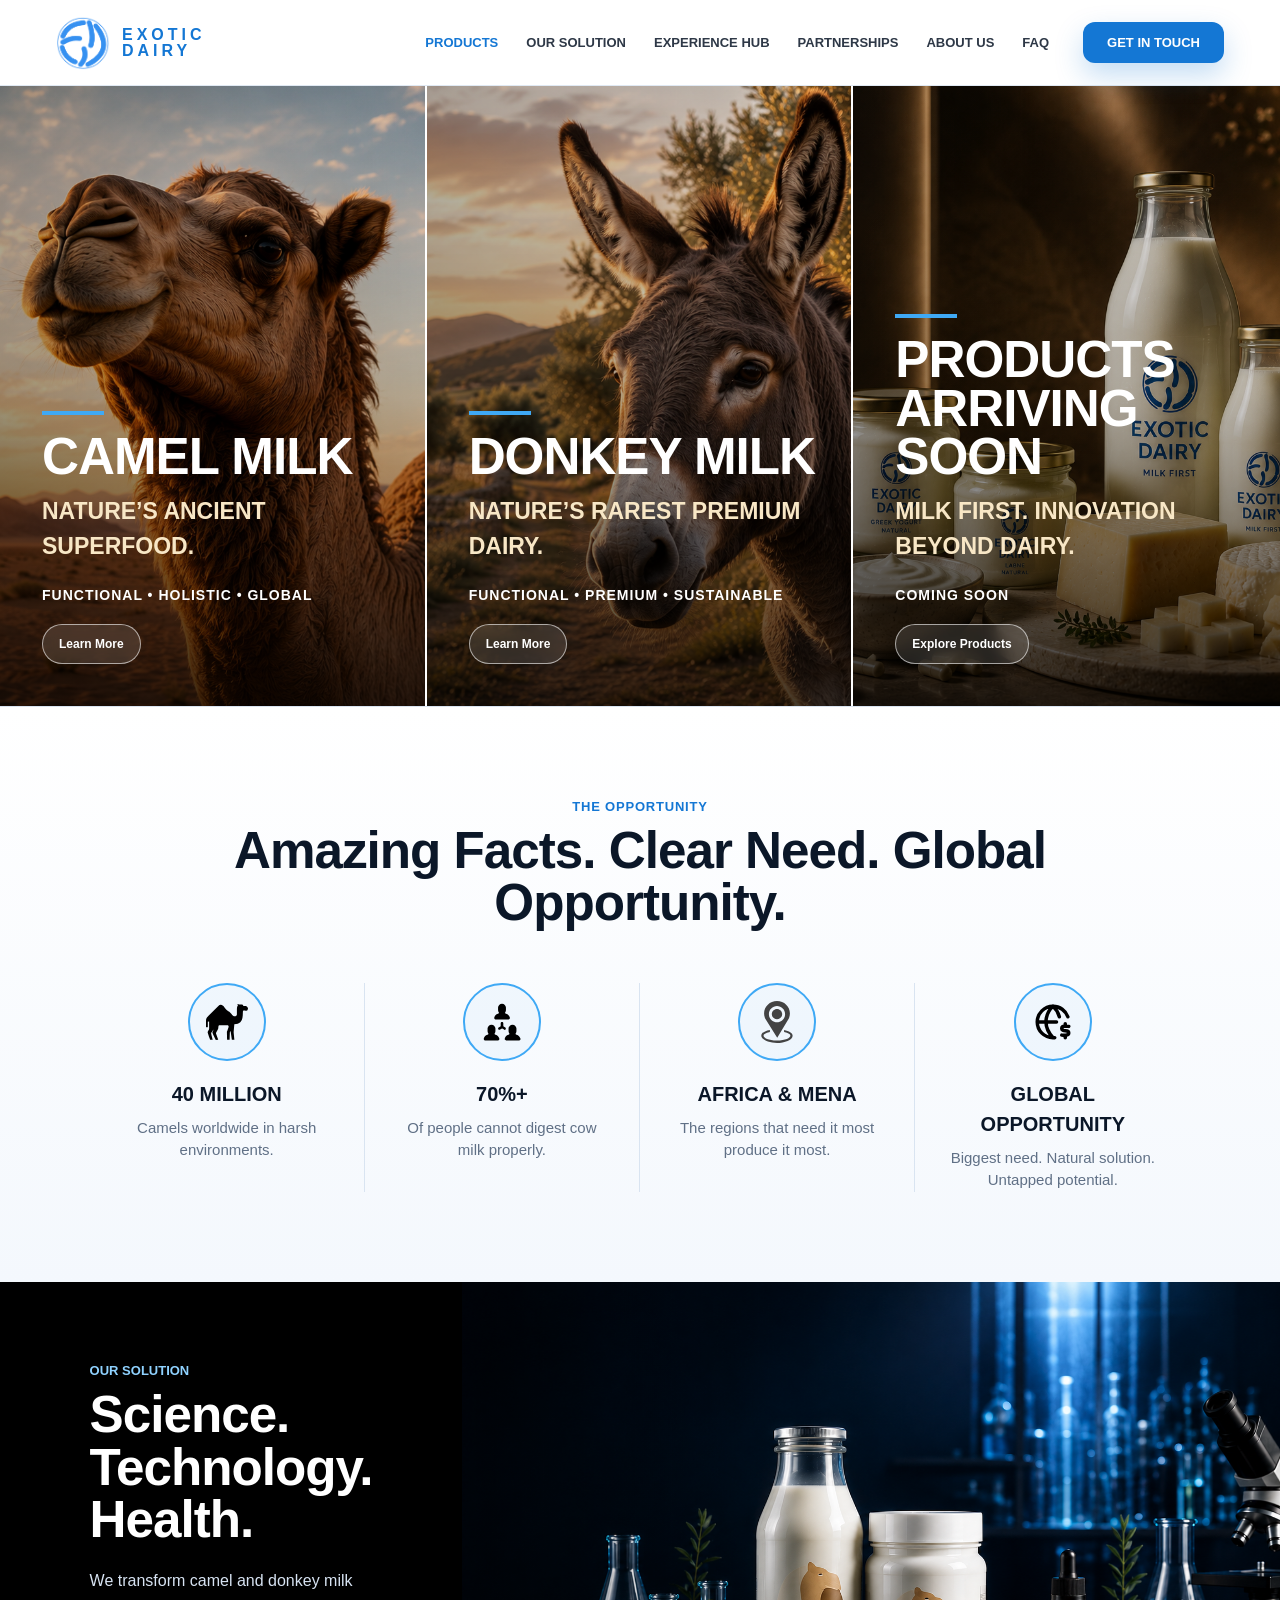
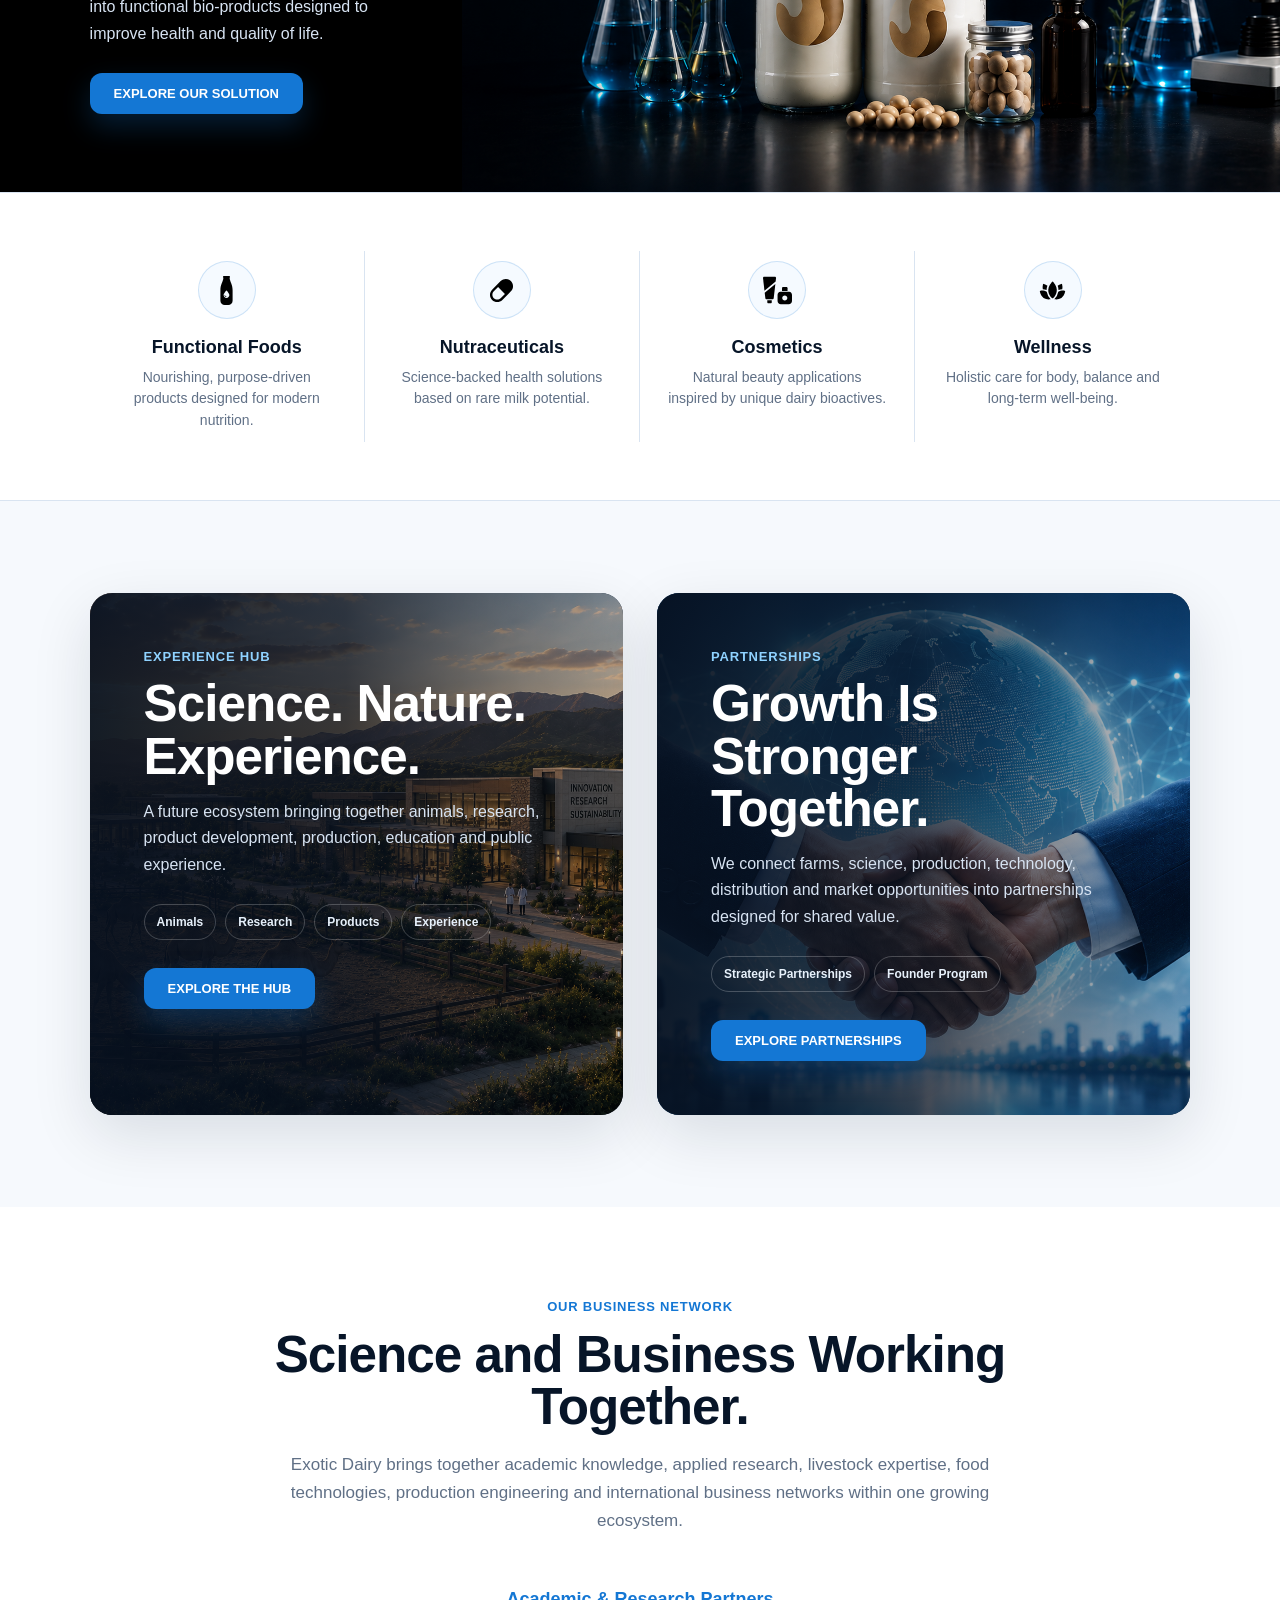
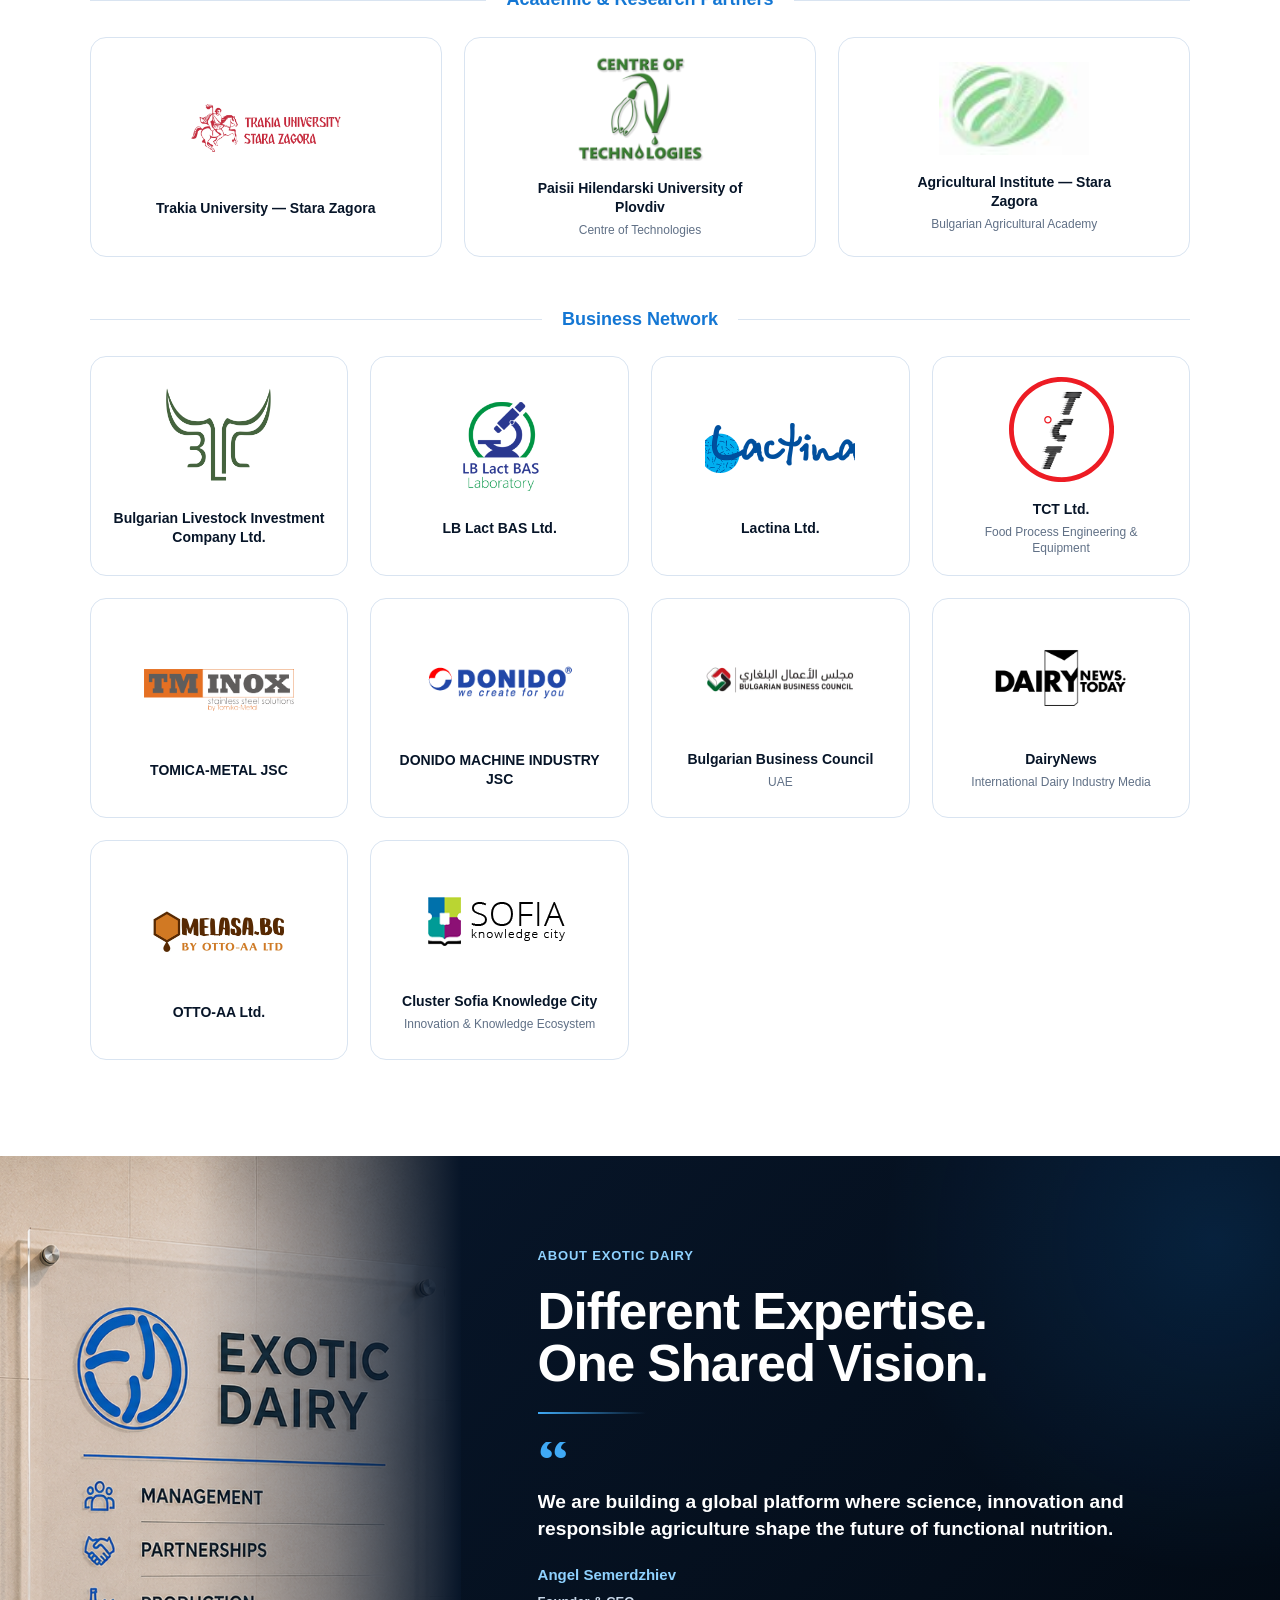
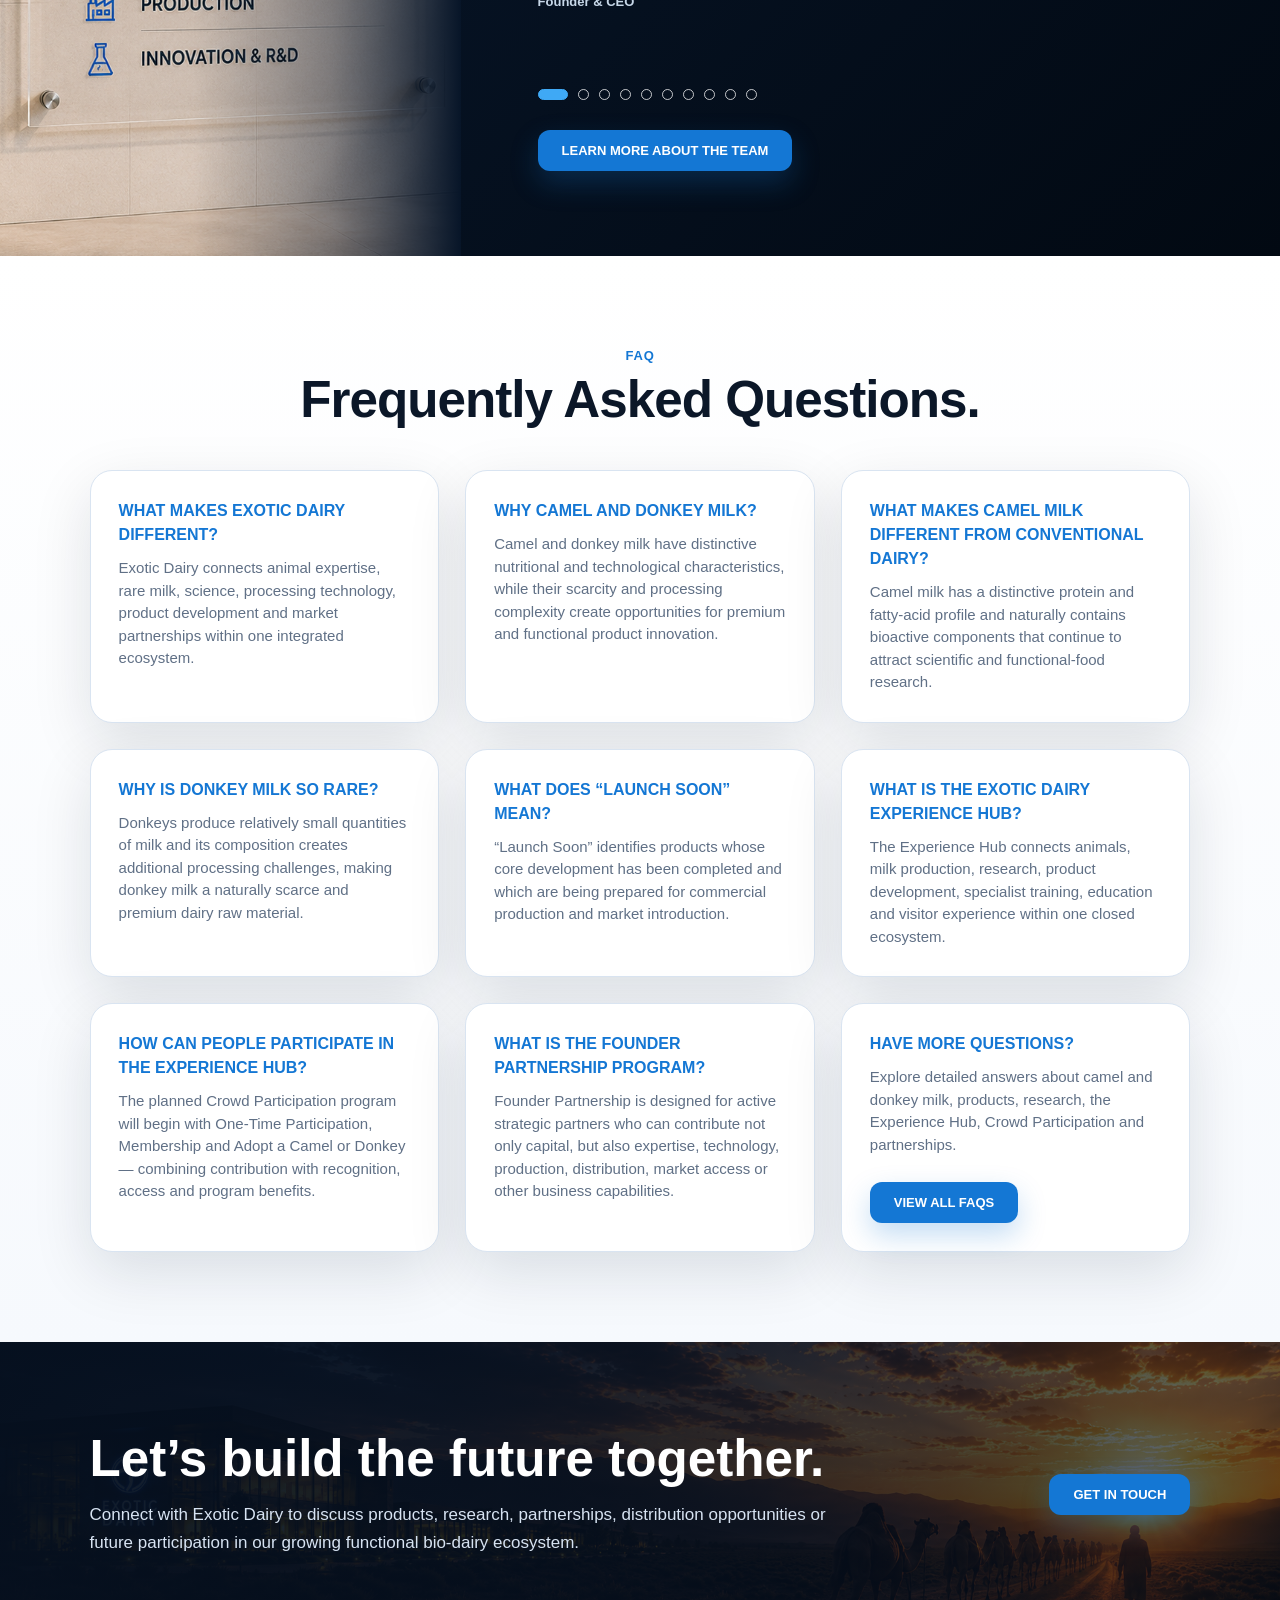
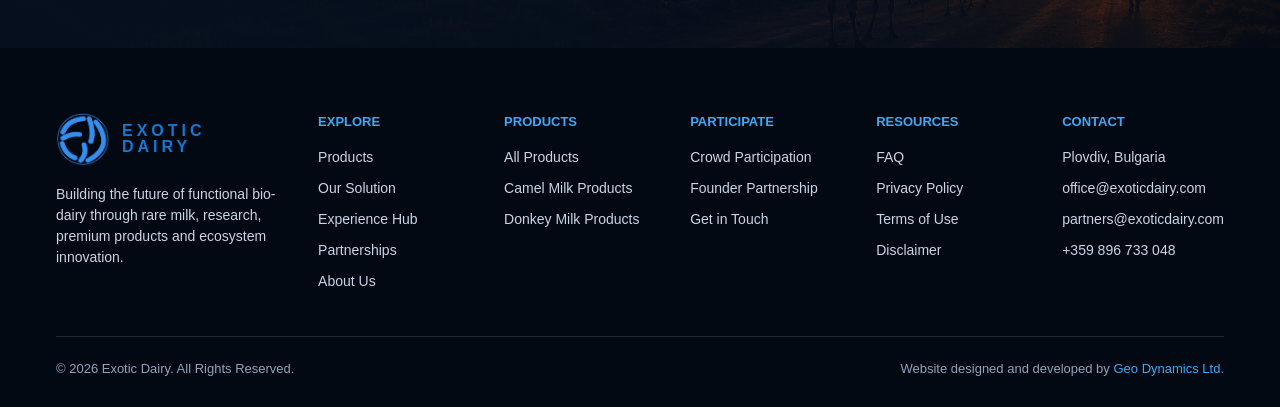
==== commit 6b45b5fe: "Add files via upload update website ver. 2.0" ====
--- a/index.html
+++ b/index.html
@@ -3,23 +3,891 @@
 <head>
   <meta charset="UTF-8" />
   <meta name="viewport" content="width=device-width, initial-scale=1.0" />
+
   <title>Exotic Dairy — Functional Bio-Dairy</title>
-  <meta name="description" content="Exotic Dairy — camel and donkey milk innovation, functional bio-dairy products, R&D and experience hub." />
+
+  <meta
+    name="description"
+    content="Exotic Dairy — camel and donkey milk innovation, functional bio-dairy products, R&D and experience hub."
+  />
+
   <meta property="og:title" content="Exotic Dairy" />
   <meta property="og:description" content="Functional Bio-Dairy Innovation" />
   <meta property="og:image" content="https://exoticdairy.com/assets/images/share.png" />
   <meta property="og:image:width" content="1200" />
   <meta property="og:image:height" content="630" />
+  <meta property="og:type" content="website" />
+  <meta property="og:url" content="https://exoticdairy.com" />
+  <meta property="og:site_name" content="Exotic Dairy" />
 
   <meta name="twitter:card" content="summary_large_image" />
   <meta name="twitter:title" content="Exotic Dairy" />
   <meta name="twitter:description" content="Functional Bio-Dairy Innovation" />
   <meta name="twitter:image" content="https://exoticdairy.com/assets/images/share.png" />
-  <meta property="og:type" content="website" />
-  <meta property="og:url" content="https://exoticdairy.com" />
-  <meta property="og:site_name" content="Exotic Dairy" />
+
   <link rel="icon" type="image/png" href="favicon.png">
   <link rel="stylesheet" href="styles.css" />
+
+  <style>
+    .site-header .nav a.is-active {
+      color: var(--blue);
+    }
+
+    .site-header .nav a.is-active::after {
+      width: 100%;
+    }
+
+    .hero-overlay .hero-card-actions {
+      display: flex;
+      flex-wrap: wrap;
+      gap: 10px;
+      margin-top: 18px;
+    }
+
+    .hero-card-btn {
+      display: inline-flex;
+      align-items: center;
+      justify-content: center;
+      min-height: 40px;
+      padding: 0 16px;
+      border: 1px solid rgba(255, 255, 255, .58);
+      border-radius: 999px;
+      background: rgba(255, 255, 255, .12);
+      color: var(--white);
+      font-size: 12px;
+      font-weight: 800;
+      text-decoration: none;
+      backdrop-filter: blur(8px);
+      cursor: pointer;
+      transition: .25s ease;
+    }
+
+    .hero-card-btn:hover {
+      background: var(--white);
+      color: var(--navy);
+      transform: translateY(-2px);
+    }
+
+    .solution-actions {
+      margin-top: 26px;
+    }
+
+    .solution-focus {
+      padding: 58px 7vw;
+      background: var(--white);
+      border-top: 1px solid var(--line);
+      border-bottom: 1px solid var(--line);
+    }
+
+    .solution-focus-grid {
+      display: grid;
+      grid-template-columns: repeat(4, 1fr);
+      max-width: 1180px;
+      margin: 0 auto;
+    }
+
+    .solution-focus-item {
+      padding: 10px 28px;
+      text-align: center;
+      border-right: 1px solid var(--line);
+    }
+
+    .solution-focus-item:last-child {
+      border-right: 0;
+    }
+
+    .solution-focus-icon {
+      width: 58px;
+      height: 58px;
+      display: grid;
+      place-items: center;
+      margin: 0 auto 18px;
+      border: 1px solid rgba(20, 119, 212, .18);
+      border-radius: 50%;
+      background: #f5faff;
+    }
+
+    .solution-focus-icon img {
+      width: 29px;
+      height: 29px;
+      object-fit: contain;
+    }
+
+    .solution-focus-item h3 {
+      margin-bottom: 8px;
+      color: var(--navy);
+      font-size: 18px;
+      line-height: 1.2;
+    }
+
+    .solution-focus-item p {
+      color: var(--muted);
+      font-size: 14px;
+      line-height: 1.55;
+    }
+
+    .ecosystem-cards {
+      display: grid;
+      grid-template-columns: 1fr 1fr;
+      gap: 34px;
+      padding: 92px 7vw;
+      background: var(--bg);
+    }
+
+    .ecosystem-card {
+      position: relative;
+      min-height: 520px;
+      overflow: hidden;
+      border-radius: var(--radius);
+      background: var(--navy);
+      color: var(--white);
+      box-shadow: var(--shadow);
+    }
+
+    .ecosystem-card img {
+      position: absolute;
+      inset: 0;
+      width: 100%;
+      height: 100%;
+      object-fit: cover;
+      transition: transform .6s ease, filter .45s ease;
+      filter: saturate(.9);
+    }
+
+    .ecosystem-card::after {
+      content: "";
+      position: absolute;
+      inset: 0;
+      background: linear-gradient(
+      90deg,
+      rgba(6, 16, 31, .94) 0%,
+      rgba(6, 16, 31, .78) 48%,
+      rgba(6, 16, 31, .18) 100%
+    );
+      transition: background .45s ease;
+    }
+
+    .ecosystem-card:hover::after {
+      background: linear-gradient(
+        90deg,
+        rgba(6, 16, 31, .78) 0%,
+        rgba(6, 16, 31, .55) 48%,
+        rgba(6, 16, 31, .10) 100%
+      );
+    }
+
+    .ecosystem-card:hover img {
+      transform: scale(1.06);
+      filter: saturate(1.15);
+    }
+
+    .ecosystem-card-content {
+      position: relative;
+      z-index: 2;
+      max-width: 520px;
+      padding: 54px;
+    }
+
+    .ecosystem-card-content .eyebrow {
+      color: #8fd2ff;
+    }
+
+    .ecosystem-card-content h2 {
+      margin: 12px 0 16px;
+      font-size: clamp(34px, 4vw, 56px);
+      line-height: 1.02;
+      letter-spacing: -1px;
+    }
+
+    .ecosystem-card-content p:not(.eyebrow) {
+      margin-bottom: 26px;
+      color: #d7e3f2;
+      font-size: 16px;
+      line-height: 1.65;
+    }
+
+    .ecosystem-tags {
+      display: flex;
+      flex-wrap: wrap;
+      gap: 9px;
+      margin-bottom: 28px;
+    }
+
+    .ecosystem-tags span {
+      padding: 8px 12px;
+      border: 1px solid rgba(255, 255, 255, .22);
+      border-radius: 999px;
+      color: #e7f1fb;
+      font-size: 12px;
+      font-weight: 800;
+    }
+
+    .ecosystem-card .btn {
+      position: relative;
+      z-index: 3;
+    }
+
+    /* =========================
+      BUSINESS NETWORK
+    ========================= */
+
+    .collaboration-section {
+      padding: 90px 7vw 96px;
+      background: var(--white);
+    }
+
+    .collaboration-head {
+      max-width: 820px;
+      margin: 0 auto 54px;
+      text-align: center;
+    }
+
+    .collaboration-head .eyebrow {
+      color: var(--blue);
+    }
+
+    .collaboration-head h2 {
+      margin: 12px 0 18px;
+      color: var(--navy);
+      font-size: clamp(34px, 4vw, 56px);
+      line-height: 1.02;
+      letter-spacing: -1px;
+    }
+
+    .collaboration-head p:not(.eyebrow) {
+      max-width: 760px;
+      margin: 0 auto;
+      color: var(--muted);
+      font-size: 17px;
+      line-height: 1.65;
+    }
+
+
+    /* NETWORK BLOCK */
+
+    .network-group {
+      width: 100%;
+      max-width: 1280px;
+      margin: 0 auto;
+    }
+
+    .network-group + .network-group {
+      margin-top: 52px;
+    }
+
+
+    /* SECTION TITLE */
+
+    .network-title {
+      display: flex;
+      align-items: center;
+      gap: 20px;
+      margin-bottom: 26px;
+      color: var(--blue);
+    }
+
+    .network-title::before,
+    .network-title::after {
+      content: "";
+      height: 1px;
+      flex: 1;
+      background: var(--line);
+    }
+
+    .network-title h3 {
+      flex: 0 0 auto;
+      color: var(--blue);
+      font-size: 18px;
+      line-height: 1.2;
+      font-weight: 900;
+      text-align: center;
+    }
+
+
+    /* ACADEMIC */
+
+    .academic-grid {
+      display: grid;
+      grid-template-columns: repeat(3, 1fr);
+      gap: 22px;
+    }
+
+
+    /* PARTNER CARDS */
+
+    .network-card {
+      min-width: 0;
+      height: 220px;
+      padding: 26px 22px;
+      border: 1px solid var(--line);
+      border-radius: 16px;
+      background: var(--white);
+      display: flex;
+      flex-direction: column;
+      align-items: center;
+      justify-content: center;
+      text-align: center;
+      transition:
+        transform .25s ease,
+        border-color .25s ease,
+        box-shadow .25s ease;
+    }
+
+    a.network-card:hover {
+      transform: translateY(-3px);
+      border-color: rgba(20, 119, 212, .28);
+      box-shadow: 0 14px 32px rgba(7, 21, 40, .08);
+    }
+
+    .network-card img {
+      width: 100%;
+      max-width: 150px;
+      height: 105px;
+      margin-bottom: 18px;
+      object-fit: contain;
+    }
+
+    .network-card strong {
+      display: block;
+      max-width: 230px;
+      color: var(--navy);
+      font-size: 14px;
+      line-height: 1.35;
+      font-weight: 800;
+    }
+
+    .network-card span {
+      display: block;
+      margin-top: 5px;
+      color: var(--muted);
+      font-size: 12px;
+      line-height: 1.35;
+    }
+
+
+    /* =========================
+      BUSINESS GRID
+    ========================= */
+
+    .business-grid {
+      display: grid;
+      grid-template-columns: repeat(4, 1fr);
+      gap: 22px;
+    }
+
+
+    .business-grid .network-card {
+      height: 220px;
+    }
+
+
+    @media(max-width:1100px){
+
+      .business-grid {
+        grid-template-columns: repeat(3,1fr);
+      }
+
+    }
+
+
+    @media(max-width:720px){
+
+      .business-grid {
+        grid-template-columns: repeat(2,1fr);
+      }
+
+
+      .business-grid .network-card {
+        height:190px;
+      }
+
+    }
+    
+    .home-final-cta {
+      padding: 90px 7vw;
+      background:
+        linear-gradient(
+          90deg,
+          rgba(6, 16, 31, .96) 0%,
+          rgba(6, 16, 31, .88) 45%,
+          rgba(6, 16, 31, .62) 100%
+        ),
+        url("assets/images/ecosystem-footer.png") center / cover no-repeat;
+      color: var(--white);
+    }
+
+    .home-final-inner {
+      display: grid;
+      grid-template-columns: 1fr auto;
+      align-items: center;
+      gap: 40px;
+      max-width: 1180px;
+      margin: 0 auto;
+    }
+
+    .home-final-inner h2 {
+      margin-bottom: 16px;
+      font-size: clamp(36px, 4vw, 56px);
+      line-height: 1.04;
+    }
+
+    .home-final-inner p {
+      max-width: 760px;
+      color: #d7e3f2;
+      font-size: 17px;
+      line-height: 1.65;
+    }
+
+    .about-preview {
+      position: relative;
+      height: 700px;
+      overflow: hidden;
+      background: var(--navy);
+      color: var(--white);
+    }
+
+    .about-preview-shell {
+      display: grid;
+      grid-template-columns: 36% 64%;
+      width: 100%;
+      height: 100%;
+      background: var(--navy);
+    }
+
+    .about-preview-image {
+      position: relative;
+      height: 100%;
+      overflow: hidden;
+      background: var(--navy);
+    }
+
+    .about-preview-image img {
+      width: 100%;
+      height: 100%;
+      object-fit: cover;
+      object-position: center center;
+      display: block;
+    }
+
+    .about-preview-image::after {
+      content: "";
+      position: absolute;
+      inset: 0;
+      background:
+        linear-gradient(
+          90deg,
+          rgba(7, 21, 40, 0) 0%,
+          rgba(7, 21, 40, .08) 42%,
+          rgba(7, 21, 40, .46) 72%,
+          rgba(7, 21, 40, 1) 100%
+        );
+      pointer-events: none;
+    }
+
+    .about-preview-content {
+      position: relative;
+      z-index: 2;
+      display: flex;
+      flex-direction: column;
+      justify-content: center;
+      height: 100%;
+      padding: 90px 8vw 90px 6vw;
+      background:
+        radial-gradient(
+          circle at 92% 12%,
+          rgba(20, 119, 212, .18),
+          transparent 34%
+        ),
+        linear-gradient(
+          135deg,
+          rgba(7, 21, 40, 1),
+          rgba(2, 9, 18, 1)
+        );
+      color: var(--white);
+    }
+
+    .about-preview-content .eyebrow {
+      color: #8fd2ff;
+    }
+
+    .about-preview-content h2 {
+      max-width: 760px;
+      margin: 12px 0 28px;
+      color: var(--white);
+      font-size: clamp(34px, 4vw, 56px);
+      line-height: 1.02;
+      letter-spacing: -1px;
+    }
+
+    .about-preview-content h2::after {
+      content: "";
+      display: block;
+      width: 108px;
+      height: 2px;
+      margin-top: 22px;
+      background: linear-gradient(90deg, var(--blue-light), transparent);
+    }
+
+    .quote-carousel {
+      position: relative;
+      width: 100%;
+      max-width: 780px;
+      height: 225px;
+      padding: 0;
+      border: 0;
+      background: transparent;
+      box-shadow: none;
+      overflow: hidden;
+    }
+
+    .team-quote-slide {
+      display: none;
+      height: 100%;
+    }
+
+    .team-quote-slide.is-active {
+      display: flex;
+      flex-direction: column;
+      justify-content: flex-start;
+    }
+
+    .team-quote-slide blockquote {
+      max-height: 148px;
+      margin: 0 0 22px;
+      overflow: hidden;
+      color: var(--white);
+      font-size: clamp(18px, 1.5vw, 23px);
+      line-height: 1.42;
+      font-weight: 700;
+    }
+
+    .team-quote-slide blockquote::before {
+      content: "“";
+      display: block;
+      margin-bottom: 10px;
+      color: var(--blue-light);
+      font-family: Georgia, serif;
+      font-size: 64px;
+      line-height: .55;
+    }
+
+    .team-quote-slide strong {
+      display: block;
+      color: #8fd2ff;
+      font-size: 15px;
+      font-weight: 900;
+    }
+
+    .team-quote-slide span {
+      display: block;
+      margin-top: 5px;
+      color: #c7d7e8;
+      font-size: 13px;
+      font-weight: 700;
+    }
+
+    .quote-controls {
+      display: flex;
+      gap: 10px;
+      margin: 22px 0 30px;
+    }
+
+    .quote-dot {
+      width: 11px;
+      height: 11px;
+      padding: 0;
+      border: 1px solid rgba(255, 255, 255, .75);
+      border-radius: 50%;
+      background: transparent;
+      cursor: pointer;
+      transition: .25s ease;
+    }
+
+    .quote-dot.is-active {
+      width: 30px;
+      border-color: var(--blue-light);
+      border-radius: 999px;
+      background: var(--blue-light);
+    }
+
+    .about-preview .btn {
+      position: relative;
+      z-index: 3;
+      margin-top: 0;
+    }
+
+    .milk-panel {
+      width: min(860px, calc(100% - 24px));
+      max-height: calc(100dvh - 48px);
+      overflow: auto;
+      padding: 0;
+      border-radius: 24px;
+      background: var(--white);
+      box-shadow: 0 30px 90px rgba(0, 0, 0, .30);
+    }
+
+    .milk-modal-grid {
+      display: grid;
+      grid-template-columns: 42% 58%;
+      min-height: 560px;
+    }
+
+    .milk-modal-image {
+      position: relative;
+      min-height: 560px;
+      background: var(--navy);
+    }
+
+    .milk-modal-image img {
+      width: 100%;
+      height: 100%;
+      object-fit: cover;
+      object-position: 65% center;
+      display: block;
+    }
+
+    .milk-modal-content {
+      padding: 54px 46px 44px;
+    }
+
+    .milk-modal-content h2 {
+      margin: 10px 0 16px;
+      color: var(--navy);
+      font-size: clamp(34px, 4vw, 52px);
+      line-height: 1;
+    }
+
+    .milk-modal-content p {
+      margin-bottom: 17px;
+      color: var(--muted);
+      font-size: 16px;
+      line-height: 1.7;
+    }
+
+    .milk-modal-list {
+      display: grid;
+      gap: 11px;
+      margin: 26px 0 30px;
+    }
+
+    .milk-modal-list span {
+      position: relative;
+      padding-left: 24px;
+      color: var(--navy);
+      font-size: 14px;
+      font-weight: 800;
+    }
+
+    .milk-modal-list span::before {
+      content: "✓";
+      position: absolute;
+      left: 0;
+      color: var(--blue);
+      font-weight: 900;
+    }
+
+    .faq-more-card {
+      background:
+        linear-gradient(
+          135deg,
+          var(--navy),
+          #0b2440
+        );
+      color: var(--white);
+      border-radius: var(--radius);
+      padding: 34px;
+      box-shadow: var(--shadow);
+
+      display:flex;
+      flex-direction:column;
+      justify-content:center;
+    }
+
+
+    .faq-more-card h3 {
+      color:var(--blue);
+      text-transform:uppercase;
+    }
+
+
+    .faq-more-card p {
+      margin-bottom:26px;
+      font-size:15px;
+    }
+
+
+    .faq-more-card .btn {
+      align-self:flex-start;
+    }
+    
+    @media(max-width: 1050px) {
+      .solution-focus-grid {
+        grid-template-columns: repeat(2, 1fr);
+      }
+
+      .solution-focus-item {
+        padding: 26px;
+        border-bottom: 1px solid var(--line);
+      }
+
+      .solution-focus-item:nth-child(2) {
+        border-right: 0;
+      }
+
+      .solution-focus-item:nth-child(3),
+      .solution-focus-item:nth-child(4) {
+        border-bottom: 0;
+      }
+
+      .ecosystem-cards,
+      .collaboration-grid {
+        grid-template-columns: 1fr;
+      }
+
+      .about-preview {
+        height: auto;
+      }
+
+      .about-preview-shell {
+        grid-template-columns: 1fr;
+        height: auto;
+      }
+
+      .about-preview-image {
+        height: 360px;
+      }
+
+      .about-preview-image img {
+        height: 100%;
+        object-position: center center;
+      }
+
+      .about-preview-image::after {
+        background:
+          linear-gradient(
+            180deg,
+            rgba(7, 21, 40, 0) 0%,
+            rgba(7, 21, 40, .08) 42%,
+            rgba(7, 21, 40, .78) 82%,
+            rgba(7, 21, 40, 1) 100%
+          );
+      }
+
+      .about-preview-content {
+        padding: 48px 7vw 58px;
+      }
+    }
+
+    html {
+      scroll-behavior: smooth;
+    }
+
+    #products-preview,
+    #solution,
+    #ecosystem-cards,
+    #collaboration-preview,
+    #about-preview,
+    #faq {
+      scroll-margin-top: 86px;
+    }
+
+    @media(max-width: 720px) {
+      .solution-focus-grid {
+        grid-template-columns: 1fr 1fr;
+      }
+
+      .solution-focus-item {
+        padding: 22px 12px;
+      }
+
+      .ecosystem-cards {
+        padding-top: 70px;
+        padding-bottom: 70px;
+      }
+
+      .ecosystem-card {
+        min-height: 460px;
+      }
+
+      .ecosystem-card-content {
+        padding: 38px 28px;
+      }
+
+      .collaboration-section,
+      .about-preview {
+        padding-left: 22px;
+        padding-right: 22px;
+      }
+
+      .about-preview {
+        height: auto;
+        min-height: 0;
+      }
+
+      .about-preview-shell {
+        min-height: 0;
+      }
+
+      .about-preview-image {
+        height: 310px;
+      }
+
+      .about-preview-image img {
+        height: 100%;
+        object-position: center center;
+      }
+
+      .about-preview-content {
+        padding: 44px 24px 52px;
+      }
+
+      .about-preview-content h2 {
+        margin-bottom: 28px;
+        font-size: 34px;
+        line-height: 1.02;
+        letter-spacing: -1px;
+      }
+
+      .section h2,
+      .solution-content h2,
+      .ecosystem-card-content h2,
+      .collaboration-head h2,
+      .about-preview-content h2 {
+        font-size: 34px;
+        line-height: 1.02;
+        letter-spacing: -1px;
+      }
+
+      .quote-carousel {
+        height: 190px;
+      }
+
+      .team-quote-slide blockquote {
+        max-height: 112px;
+        font-size: 18px;
+      }
+
+      .team-quote-slide blockquote::before {
+        font-size: 58px;
+      }
+
+      .quote-controls {
+        margin-bottom: 28px;
+      }
+
+      .milk-modal-grid {
+        grid-template-columns: 1fr;
+      }
+
+      .milk-modal-image {
+        min-height: 300px;
+      }
+
+      .milk-modal-content {
+        padding: 34px 26px;
+      }
+    }
+  </style>
 </head>
 
 <body>
@@ -30,13 +898,24 @@
     </a>
 
     <nav class="nav" id="nav">
-      <a href="#solution">Our Solution</a>
-      <a href="#products">Products</a>
-      <a href="#hub">Experience Hub</a>
-      <a href="#roadmap">Roadmap</a>
-      <a href="#faq">FAQ</a>
-      <a href="#contact">Contact</a>
-    
+      <a class="home-nav-link" href="#products-preview" data-section="products-preview">
+        Products
+      </a>    
+      <a class="home-nav-link" href="#solution" data-section="solution">
+        Our Solution
+      </a>    
+      <a class="home-nav-link" href="#ecosystem-cards" data-section="ecosystem-cards">
+        Experience Hub
+      </a>    
+      <a class="home-nav-link" href="#collaboration-preview" data-section="collaboration-preview">
+        Partnerships
+      </a>    
+      <a class="home-nav-link" href="#about-preview" data-section="about-preview">
+        About Us
+      </a>    
+      <a class="home-nav-link" href="#faq" data-section="faq">
+        FAQ
+      </a>    
       <a
         class="mobile-contact-btn modal-trigger"
         href="#"
@@ -47,41 +926,84 @@
     </nav>
 
     <button class="menu-btn" id="menuBtn">☰</button>
-    <a class="header-btn modal-trigger" href="#" data-modal="contactModal">Get in touch</a>
+
+    <a
+      class="header-btn modal-trigger"
+      href="#"
+      data-modal="contactModal"
+    >
+      Get in touch
+    </a>
   </header>
 
   <main id="top">
-    <section class="hero-grid">
+    <section class="hero-grid" id="products-preview">
       <article class="hero-card">
         <img src="assets/images/hero-camel.png" alt="Camel milk" />
+
         <div class="hero-overlay">
           <h1>Camel Milk</h1>
+
           <p>Nature’s ancient superfood.</p>
+
           <span>Functional • Holistic • Global</span>
+
+          <div class="hero-card-actions">
+            <button
+              class="hero-card-btn modal-trigger"
+              type="button"
+              data-modal="camelMilkModal"
+            >
+              Learn More
+            </button>
+          </div>
         </div>
       </article>
 
       <article class="hero-card">
         <img src="assets/images/hero-donkey.png" alt="Donkey milk" />
+
         <div class="hero-overlay">
           <h1>Donkey Milk</h1>
+
           <p>Nature’s rarest premium dairy.</p>
+
           <span>Functional • Premium • Sustainable</span>
+
+          <div class="hero-card-actions">
+            <button
+              class="hero-card-btn modal-trigger"
+              type="button"
+              data-modal="donkeyMilkModal"
+            >
+              Learn More
+            </button>
+          </div>
         </div>
       </article>
 
       <article class="hero-card">
         <img src="assets/images/hero-products.png" alt="Products arriving soon" />
+
         <div class="hero-overlay">
           <h1>Products Arriving Soon</h1>
-          <p>Innovative. Functional. Exceptional.</p>
-          <span>Launching soon</span>
+
+          <p>Milk first. Innovation beyond dairy.</p>
+
+          <span>Coming soon</span>
+
+          <div class="hero-card-actions">
+            <a class="hero-card-btn" href="products.html">
+              Explore Products
+            </a>
+          </div>
         </div>
       </article>
     </section>
 
     <section class="section opportunity">
       <p class="eyebrow">The Opportunity</p>
+
       <h2>Amazing Facts. Clear Need. Global Opportunity.</h2>
 
       <div class="stats-grid">
@@ -89,28 +1011,39 @@
           <div class="icon">
             <img src="assets/icons/camel.svg" alt="">
           </div>
+
           <h3>40 Million</h3>
+
           <p>Camels worldwide in harsh environments.</p>
         </div>
+
         <div class="stat">
           <div class="icon">
             <img src="assets/icons/people.svg" alt="">
           </div>
+
           <h3>70%+</h3>
+
           <p>Of people cannot digest cow milk properly.</p>
         </div>
+
         <div class="stat">
           <div class="icon">
             <img src="assets/icons/africa.svg" alt="">
           </div>
-          <h3>Africa & MENA</h3>
+
+          <h3>Africa &amp; MENA</h3>
+
           <p>The regions that need it most produce it most.</p>
         </div>
+
         <div class="stat">
           <div class="icon">
             <img src="assets/icons/globe.svg" alt="">
           </div>
+
           <h3>Global Opportunity</h3>
+
           <p>Biggest need. Natural solution. Untapped potential.</p>
         </div>
       </div>
@@ -119,311 +1052,732 @@
     <section class="solution" id="solution">
       <div class="solution-content">
         <p class="eyebrow">Our Solution</p>
-        <h2>Science.<br>Technology.<br>Health.</h2>
+
+        <h2>
+          Science.<br>
+          Technology.<br>
+          Health.
+        </h2>
+
         <p>
           We transform camel and donkey milk into functional bio-products
           designed to improve health and quality of life.
         </p>
+
+        <div class="solution-actions">
+          <a class="btn" href="our-solution.html">
+            Explore Our Solution
+          </a>
+        </div>
       </div>
-      <img src="assets/images/solution-lab.png" alt="Functional dairy laboratory products" />
+
+      <img
+        src="assets/images/solution-lab.png"
+        alt="Functional dairy laboratory products"
+      />
     </section>
 
-    <section class="section" id="products">
-      <p class="eyebrow">Product Pipeline</p>
-      <h2>From rare milk to high-value functional products.</h2>
-    
-      <div class="pipeline-grid">
-    
-        <!-- READY FOR MARKET -->
-        <div class="pipeline-card">
-    
-          <h3>Ready for Market</h3>
-    
-          <ul>
-    
-            <li>
-              <img class="li-product-img" src="assets/images/donkey-parmegano.png" alt="">
-              <div class="pipeline-text">
-                <strong>Donkey Milk Parmesan</strong>
-                <span>Artisanal. Aged. Exceptional.</span>
-              </div>
-            </li>
-    
-            <li>
-              <img class="li-product-img" src="assets/images/donkey-wine.png" alt="">
-              <div class="pipeline-text">
-                <strong>Donkey Milk Wine</strong>
-                <span>Unique. Premium. Limited.</span>
-              </div>
-            </li>
-    
-            <li>
-              <img class="li-product-img" src="assets/images/donkey-candy.png" alt="">
-              <div class="pipeline-text">
-                <strong>Donkey Milk Candy</strong>
-                <span>Delicious. Nutritious. Functional.</span>
-              </div>
-            </li>
-          </ul>
-    
-        </div>
-    
-        <!-- IN DEVELOPMENT -->
-        <div class="pipeline-card">
-    
-          <h3>In Development</h3>
-    
-          <ul>
-    
-            <li>
-              <img class="li-product-img" src="assets/images/camel-yogurt.png" alt="">
-              <div class="pipeline-text">
-                <strong>Camel Yogurt</strong>
-                <span>Functional fermented dairy.</span>
-              </div>
-            </li>
-    
-            <li>
-              <img class="li-product-img" src="assets/images/camel-labneh.png" alt="">
-              <div class="pipeline-text">
-                <strong>Labneh</strong>
-                <span>Premium soft dairy product.</span>
-              </div>
-            </li>
-    
-            <li>
-              <img class="li-product-img" src="assets/images/camel-brinedcheese.png" alt="">
-              <div class="pipeline-text">
-                <strong>Brined Cheese</strong>
-                <span>Traditional format, new source.</span>
-              </div>
-            </li>
-    
-            <li>
-              <img class="li-product-img" src="assets/images/camel-softcheese.png" alt="">
-              <div class="pipeline-text">
-                <strong>Soft Cheese</strong>
-                <span>Clean label dairy innovation.</span>
-              </div>
-            </li>
-    
-            <li>
-              <img class="li-product-img" src="assets/images/camel-functional.png" alt="">
-              <div class="pipeline-text">
-                <strong>Functional Supplements</strong>
-                <span>Bioactive dairy-based nutrition.</span>
-              </div>
-            </li>
-    
-          </ul>
-    
-        </div>
-    
-        <!-- FUTURE INNOVATIONS -->
-        <div class="pipeline-card">
-    
-          <h3>Future Innovations</h3>
-    
-          <ul>
-    
-            <li>
-              <img class="li-product-img" src="assets/images/advanced-formulations.png" alt="">
-              <div class="pipeline-text">
-                <strong>Advanced Formulations</strong>
-                <span>Science-backed solutions.</span>
-              </div>
-            </li>
-    
-            <li>
-              <img class="li-product-img" src="assets/images/new-dairy-categories.png" alt="">
-              <div class="pipeline-text">
-                <strong>New Dairy Categories</strong>
-                <span>Beyond conventional dairy.</span>
-              </div>
-            </li>
-    
-            <li>
-              <img class="li-product-img" src="assets/images/medical-nutrition.png" alt="">
-              <div class="pipeline-text">
-                <strong>Medical Nutrition</strong>
-                <span>Specialized health applications.</span>
-              </div>
-            </li>
-    
-            <li>
-              <img class="li-product-img" src="assets/images/personalized-nutrition.png" alt="">
-              <div class="pipeline-text">
-                <strong>Personalized Nutrition</strong>
-                <span>Future-focused wellness.</span>
-              </div>
-            </li>
-    
-          </ul>
-    
-        </div>
-    
+    <section class="solution-focus">
+      <div class="solution-focus-grid">
+        <article class="solution-focus-item">
+          <div class="solution-focus-icon">
+            <img src="assets/icons/food.svg" alt="">
+          </div>
+
+          <h3>Functional Foods</h3>
+
+          <p>
+            Nourishing, purpose-driven products designed for modern nutrition.
+          </p>
+        </article>
+
+        <article class="solution-focus-item">
+          <div class="solution-focus-icon">
+            <img src="assets/icons/capsule.svg" alt="">
+          </div>
+
+          <h3>Nutraceuticals</h3>
+
+          <p>
+            Science-backed health solutions based on rare milk potential.
+          </p>
+        </article>
+
+        <article class="solution-focus-item">
+          <div class="solution-focus-icon">
+            <img src="assets/icons/cosmetics.svg" alt="">
+          </div>
+
+          <h3>Cosmetics</h3>
+
+          <p>
+            Natural beauty applications inspired by unique dairy bioactives.
+          </p>
+        </article>
+
+        <article class="solution-focus-item">
+          <div class="solution-focus-icon">
+            <img src="assets/icons/leaf.svg" alt="">
+          </div>
+
+          <h3>Wellness</h3>
+
+          <p>
+            Holistic care for body, balance and long-term well-being.
+          </p>
+        </article>
       </div>
     </section>
 
-    <section class="beyond" id="beyond">
-      <div class="beyond-dark">
-        <p class="eyebrow">Beyond Dairy</p>
-        <h2>More than dairy.<br>A better future.</h2>
+    <section class="ecosystem-cards" id="ecosystem-cards">
+      <article class="ecosystem-card" id="experience-preview">
+        <img
+          src="assets/images/experience-hub.png"
+          alt="Exotic Dairy Experience Hub"
+        >
+
+        <div class="ecosystem-card-content">
+          <p class="eyebrow">Experience Hub</p>
+
+          <h2>
+            Science. Nature. Experience.
+          </h2>
+
+          <p>
+            A future ecosystem bringing together animals, research,
+            product development, production, education and public experience.
+          </p>
+
+          <div class="ecosystem-tags">
+            <span>Animals</span>
+            <span>Research</span>
+            <span>Products</span>
+            <span>Experience</span>
+          </div>
+
+          <a class="btn" href="experience-hub.html">
+            Explore the Hub
+          </a>
+        </div>
+      </article>
+
+      <article class="ecosystem-card" id="partnerships-preview">
+        <img
+          src="assets/images/partnership.png"
+          alt="Exotic Dairy partnerships"
+        >
+
+        <div class="ecosystem-card-content">
+          <p class="eyebrow">Partnerships</p>
+
+          <h2>
+            Growth Is Stronger Together.
+          </h2>
+
+          <p>
+            We connect farms, science, production, technology, distribution
+            and market opportunities into partnerships designed for shared value.
+          </p>
+
+          <div class="ecosystem-tags">
+            <span>Strategic Partnerships</span>
+            <span>Founder Program</span>
+          </div>
+
+          <a class="btn" href="partnerships.html">
+            Explore Partnerships
+          </a>
+        </div>
+      </article>
+    </section>
+
+    <section class="collaboration-section" id="collaboration-preview">
+      <div class="collaboration-head">
+        <p class="eyebrow">
+          Our Business Network
+        </p>
+    
+        <h2>
+          Science and Business Working Together.
+        </h2>
+    
         <p>
-          We go beyond traditional dairy to create functional foods,
-          nutraceuticals, cosmetics and wellness solutions that empower lives naturally.
+          Exotic Dairy brings together academic knowledge, applied research,
+          livestock expertise, food technologies, production engineering
+          and international business networks within one growing ecosystem.
         </p>
       </div>
-
-      <div class="beyond-icons">
-
-        <div>
-          <img src="assets/icons/food.svg" alt="">
-          <h3>Functional Foods</h3>
-          <p>Nourishing. Purpose-driven.</p>
-        </div>
-      
-        <div>
-          <img src="assets/icons/capsule.svg" alt="">
-          <h3>Nutraceuticals</h3>
-          <p>Science-backed health solutions.</p>
-        </div>
-      
-        <div>
-          <img src="assets/icons/cosmetics.svg" alt="">
-          <h3>Cosmetics</h3>
-          <p>Natural beauty from nature.</p>
-        </div>
-      
-        <div>
-          <img src="assets/icons/leaf.svg" alt="">
-          <h3>Wellness</h3>
-          <p>Holistic care for body and mind.</p>
-        </div>
-      
+    
+    
+      <!-- ACADEMIC & RESEARCH -->
+      <div class="network-group">
+        <div class="network-title">
+          <h3>
+            Academic &amp; Research Partners
+          </h3>
+        </div>
+    
+        <div class="academic-grid">
+    
+          <a
+            class="network-card"
+            href="https://trakia-uni.bg/en/"
+            target="_blank"
+            rel="noopener"
+          >
+            <img
+              src="assets/logos/trakia-university.png"
+              alt="Trakia University"
+            >
+    
+            <strong>
+              Trakia University — Stara Zagora
+            </strong>
+          </a>
+    
+    
+          <a
+            class="network-card"
+            href="http://www.pu-technocentre.eu/"
+            target="_blank"
+            rel="noopener"
+          >
+            <img
+              src="assets/logos/pu-technocentre.png"
+              alt="Paisii Hilendarski University of Plovdiv"
+            >
+    
+            <strong>
+              Paisii Hilendarski University of Plovdiv
+            </strong>
+    
+            <span>
+              Centre of Technologies
+            </span>
+          </a>
+    
+    
+          <a 
+            class="network-card"
+            href="https://szinstitute.bg/en/начало-english/"
+            target="_blank"
+            rel="noopener"
+          >
+            <img
+              src="assets/logos/agricultural-institute-stara-zagora.png"
+              alt="Agricultural Institute Stara Zagora"
+            >
+    
+            <strong>
+              Agricultural Institute — Stara Zagora
+            </strong>
+    
+            <span>
+              Bulgarian Agricultural Academy
+            </span>
+          </a>
+    
+        </div>
+      </div>
+    
+    
+      <!-- BUSINESS NETWORK -->
+      <div class="network-group">
+
+        <div class="network-title">
+          <h3>
+            Business Network
+          </h3>
+        </div>
+
+
+        <div class="business-grid">
+
+          <a
+            class="network-card"
+            href="http://www.blicbg.com/"
+            target="_blank"
+            rel="noopener"
+          >
+            <img src="assets/logos/blic.png" alt="">
+            <strong>
+              Bulgarian Livestock Investment Company Ltd.
+            </strong>
+          </a>
+
+
+          <a
+            class="network-card"
+            href="https://lactbas.com/en/"
+            target="_blank"
+            rel="noopener"
+          >
+            <img src="assets/logos/lact-bas.png" alt="">
+            <strong>
+              LB Lact BAS Ltd.
+            </strong>
+          </a>
+
+
+          <a
+            class="network-card"
+            href="https://lactina-ltd.com/"
+            target="_blank"
+            rel="noopener"
+          >
+            <img src="assets/logos/lactina.png" alt="">
+            <strong>
+              Lactina Ltd.
+            </strong>
+          </a>
+
+
+          <a
+            class="network-card"
+            href="https://tct.bg/en/"
+            target="_blank"
+            rel="noopener"
+          >
+            <img src="assets/logos/tct.svg" alt="">
+            <strong>
+              TCT Ltd.
+            </strong>
+            <span>
+              Food Process Engineering & Equipment
+            </span>
+          </a>
+
+
+          <a
+            class="network-card"
+            href="https://www.tomika-metal.bg/Page/cAboutUs.html"
+            target="_blank"
+            rel="noopener"
+          >
+            <img src="assets/logos/tomica-metal.png" alt="">
+            <strong>
+              TOMICA-METAL JSC
+            </strong>
+          </a>
+
+
+          <a
+            class="network-card"
+            href="https://www.donido.com/eng/company.php"
+            target="_blank"
+            rel="noopener"
+          >
+            <img src="assets/logos/donido.png" alt="">
+            <strong>
+              DONIDO MACHINE INDUSTRY JSC
+            </strong>
+          </a>
+
+
+          <a
+            class="network-card"
+            href="https://bgbc.ae/"
+            target="_blank"
+            rel="noopener"
+          >
+            <img src="assets/logos/bgbc.png" alt="">
+            <strong>
+              Bulgarian Business Council
+            </strong>
+            <span>
+              UAE
+            </span>
+          </a>
+
+          <a
+            class="network-card"
+            href="https://dairynews.today/"
+            target="_blank"
+            rel="noopener"
+          >
+            <img
+              src="assets/logos/dairynews.png"
+              alt="DairyNews"
+            >
+
+            <strong>
+              DairyNews
+            </strong>
+
+            <span>
+              International Dairy Industry Media
+            </span>
+          </a>
+
+
+          <a
+            class="network-card"
+            href="https://melasa.bg/en/"
+            target="_blank"
+            rel="noopener"
+          >
+            <img
+              src="assets/logos/otto-aa.png"
+              alt="OTTO-AA Ltd"
+            >
+
+            <strong>
+              OTTO-AA Ltd.
+            </strong>
+          </a>
+
+
+          <a
+            class="network-card"
+            href="https://www.knowledgesofia.eu/en/"
+            target="_blank"
+            rel="noopener"
+          >
+            <img
+              src="assets/logos/knowledge-sofia.png"
+              alt="Cluster Sofia Knowledge City"
+            >
+
+            <strong>
+              Cluster Sofia Knowledge City
+            </strong>
+
+            <span>
+              Innovation &amp; Knowledge Ecosystem
+            </span>
+          </a>
+
+        </div>
+
       </div>
     </section>
 
-    <section class="hub" id="hub">
-      <div class="hub-text">
-        <p class="eyebrow">Experience Hub</p>
-        <h2>Camel Innovation & Experience Hub</h2>
-        <p>
-          A unique destination where sustainable farming, advanced research
-          and public engagement come together in a closed-loop ecosystem.
-        </p>
-        <a class="btn modal-trigger" href="#" data-modal="futureModal">Explore the future</a>
-      </div>
-
-      <img src="assets/images/experience-hub.png" alt="Camel Innovation and Experience Hub" />
-
-      <div class="hub-points">
-        <div><h3>Research Center</h3><p>Laboratories and product development.</p></div>
-        <div><h3>Education</h3><p>Training, workshops and knowledge sharing.</p></div>
-        <div><h3>Experience</h3><p>Guided tours, farm visits and interactive exhibits.</p></div>
-        <div><h3>Sustainability</h3><p>Regenerative farming and circular solutions.</p></div>
+    <section class="about-preview" id="about-preview">
+      <div class="about-preview-shell">
+        <div class="about-preview-image">
+          <img
+            src="assets/images/about-team.png"
+            alt="Exotic Dairy company structure"
+          >
+        </div>
+    
+        <div class="about-preview-content">
+          <p class="eyebrow">
+            About Exotic Dairy
+          </p>
+    
+          <h2>
+            Different Expertise.<br>
+            One Shared Vision.
+          </h2>
+    
+          <div class="quote-carousel">
+
+            <div class="team-quote-slide is-active">
+              <blockquote>
+                We are building a global platform where science, innovation
+                and responsible agriculture shape the future of functional nutrition.
+              </blockquote>
+          
+              <strong>Angel Semerdzhiev</strong>
+              <span>Founder &amp; CEO</span>
+            </div>
+          
+          
+            <div class="team-quote-slide">
+              <blockquote>
+                A vision becomes reality only when the right people build it together.
+                True partnerships combine different strengths and create value
+                for everyone involved.
+              </blockquote>
+          
+              <strong>Georgi Gyulev</strong>
+              <span>Strategy, Innovation &amp; Partnerships Director</span>
+            </div>
+          
+          
+            <div class="team-quote-slide">
+              <blockquote>
+                Nutrition creates real value when scientific knowledge
+                is translated into better products and meaningful
+                solutions for people.
+              </blockquote>
+          
+              <strong>Dr. Ir. Slav Semerdzhiev</strong>
+              <span>Director of Human Nutrition &amp; International Development</span>
+            </div>
+          
+          
+            <div class="team-quote-slide">
+              <blockquote>
+                Sustainable growth requires disciplined capital,
+                intelligent risk management and a clear
+                long-term financial strategy.
+              </blockquote>
+          
+              <strong>Ivan Semerdzhiev</strong>
+              <span>Strategic Financial &amp; Investment Advisor</span>
+            </div>
+          
+          
+            <div class="team-quote-slide">
+              <blockquote>
+                Exceptional products begin with healthy animals —
+                responsibly bred, properly nourished and cared for
+                in harmony with nature.
+              </blockquote>
+          
+              <strong>Lyudmil Shopov</strong>
+              <span>Animal Breeding &amp; Livestock Development Specialist</span>
+            </div>
+          
+          
+            <div class="team-quote-slide">
+              <blockquote>
+                Understanding camels means connecting animal health,
+                science and production with the environments
+                in which these remarkable animals thrive.
+              </blockquote>
+          
+              <strong>Bernard Faye</strong>
+              <span>External Scientific Advisor — Camel Science &amp; Veterinary Expertise</span>
+            </div>
+          
+          
+            <div class="team-quote-slide">
+              <blockquote>
+                The potential of camel milk begins with understanding
+                its unique biochemistry and translating science
+                into safe, high-quality dairy innovation.
+              </blockquote>
+          
+              <strong>Prof. Gaukhar Konuspayeva</strong>
+              <span>External Scientific Advisor — Camel Milk &amp; Dairy Biochemistry</span>
+            </div>
+          
+          
+            <div class="team-quote-slide">
+              <blockquote>
+                Every product must begin with science and earn trust
+                through evidence, quality and meaningful results.
+              </blockquote>
+          
+              <strong>Prof. Nikolina Naydenova Zheleva, PhD</strong>
+              <span>Product Development Lead</span>
+            </div>
+          
+          
+            <div class="team-quote-slide">
+              <blockquote>
+                I believe in turning research into products
+                people need and trust every day.
+              </blockquote>
+          
+              <strong>Plamen Petkov, MSc</strong>
+              <span>Research &amp; Product Development Specialist</span>
+            </div>
+          
+          
+            <div class="team-quote-slide">
+              <blockquote>
+                Innovation is a daily process built on curiosity,
+                precision and a clear purpose.
+              </blockquote>
+          
+              <strong>Borislav Traykov, MSc</strong>
+              <span>Research &amp; Product Development Specialist</span>
+            </div>
+          
+          </div>
+          
+          
+          <div class="quote-controls">
+          
+            <button class="quote-dot is-active" type="button" aria-label="Quote 1"></button>
+            <button class="quote-dot" type="button" aria-label="Quote 2"></button>
+            <button class="quote-dot" type="button" aria-label="Quote 3"></button>
+            <button class="quote-dot" type="button" aria-label="Quote 4"></button>
+            <button class="quote-dot" type="button" aria-label="Quote 5"></button>
+            <button class="quote-dot" type="button" aria-label="Quote 6"></button>
+            <button class="quote-dot" type="button" aria-label="Quote 7"></button>
+            <button class="quote-dot" type="button" aria-label="Quote 8"></button>
+            <button class="quote-dot" type="button" aria-label="Quote 9"></button>
+            <button class="quote-dot" type="button" aria-label="Quote 10"></button>
+          
+          </div>
+    
+          <a class="btn" href="about.html">
+            Learn More About the Team
+          </a>
+        </div>
       </div>
     </section>
 
-    <section class="rd">
-      <div>
-        <p class="eyebrow">R&D Center</p>
-        <h2>Science-driven. Future-focused.</h2>
-        <div class="rd-stats">
-          <span><strong>12+</strong> Scientists</span>
-          <span><strong>3</strong> Research institutions</span>
-          <span><strong>5</strong> Patent families</span>
-          <span><strong>32+</strong> Products in development</span>
-        </div>
-      </div>
-      <img src="assets/images/research-center.png" alt="Research laboratory" />
-    </section>
-
-    <section class="section roadmap" id="roadmap">
-      <p class="eyebrow">Our Roadmap</p>
-      <h2>A clear path to leadership.</h2>
-
-      <div class="roadmap-grid">
-        <div class="road-card">
-          <img src="assets/images/roadmap-1.png" alt="" />
-          <h3>2024–2025 Foundation</h3>
-          <p>R&D, partnerships, production setup and brand preparation.</p>
-        </div>
-        <div class="road-card">
-          <img src="assets/images/roadmap-2.png" alt="" />
-          <h3>2026 Launch & Growth</h3>
-          <p>Launch first products, expand distribution and build brand presence.</p>
-        </div>
-        <div class="road-card">
-          <img src="assets/images/roadmap-3.png" alt="" />
-          <h3>2027 & Beyond Scale</h3>
-          <p>Scale production, enter global markets and lead the new category.</p>
-        </div>
+    <section class="section faq" id="faq">
+      <p class="eyebrow">
+        FAQ
+      </p>
+    
+      <h2>
+        Frequently Asked Questions.
+      </h2>
+    
+      <div class="faq-grid">
+    
+        <div>
+          <h3>
+            What makes Exotic Dairy different?
+          </h3>
+    
+          <p>
+            Exotic Dairy connects animal expertise, rare milk, science,
+            processing technology, product development and market partnerships
+            within one integrated ecosystem.
+          </p>
+        </div>
+    
+        <div>
+          <h3>
+            Why camel and donkey milk?
+          </h3>
+    
+          <p>
+            Camel and donkey milk have distinctive nutritional and technological
+            characteristics, while their scarcity and processing complexity create
+            opportunities for premium and functional product innovation.
+          </p>
+        </div>
+    
+        <div>
+          <h3>
+            What makes camel milk different from conventional dairy?
+          </h3>
+    
+          <p>
+            Camel milk has a distinctive protein and fatty-acid profile and
+            naturally contains bioactive components that continue to attract
+            scientific and functional-food research.
+          </p>
+        </div>
+    
+        <div>
+          <h3>
+            Why is donkey milk so rare?
+          </h3>
+    
+          <p>
+            Donkeys produce relatively small quantities of milk and its composition
+            creates additional processing challenges, making donkey milk a naturally
+            scarce and premium dairy raw material.
+          </p>
+        </div>
+    
+        <div>
+          <h3>
+            What does “Launch Soon” mean?
+          </h3>
+    
+          <p>
+            “Launch Soon” identifies products whose core development has been
+            completed and which are being prepared for commercial production
+            and market introduction.
+          </p>
+        </div>
+    
+        <div>
+          <h3>
+            What is the Exotic Dairy Experience Hub?
+          </h3>
+    
+          <p>
+            The Experience Hub connects animals, milk production, research,
+            product development, specialist training, education and visitor
+            experience within one closed ecosystem.
+          </p>
+        </div>
+    
+        <div>
+          <h3>
+            How can people participate in the Experience Hub?
+          </h3>
+    
+          <p>
+            The planned Crowd Participation program will begin with
+            One-Time Participation, Membership and Adopt a Camel or Donkey —
+            combining contribution with recognition, access and program benefits.
+          </p>
+        </div>
+    
+        <div>
+          <h3>
+            What is the Founder Partnership Program?
+          </h3>
+    
+          <p>
+            Founder Partnership is designed for active strategic partners who can
+            contribute not only capital, but also expertise, technology,
+            production, distribution, market access or other business capabilities.
+          </p>
+        </div>
+    
+        <div class="faq-more-card">
+          <h3>
+            Have More Questions?
+          </h3>
+    
+          <p>
+            Explore detailed answers about camel and donkey milk, products,
+            research, the Experience Hub, Crowd Participation and partnerships.
+          </p>
+    
+          <a class="btn" href="faq.html">
+            View All FAQs
+          </a>
+        </div>
+    
       </div>
     </section>
 
-    <section class="section faq" id="faq">
-      <p class="eyebrow">FAQ</p>
-      <h2>Frequently Asked Questions.</h2>
-    
-      <div class="faq-grid">
+    <section class="home-final-cta">
+      <div class="home-final-inner">
         <div>
-          <h3>What is Exotic Dairy?</h3>
-          <p>A functional bio-dairy initiative focused on camel and donkey milk products, R&D and future experience-based ecosystems.</p>
-        </div>
-    
-        <div>
-          <h3>Why camel milk?</h3>
-          <p>Camel milk offers a rare nutritional profile and strong potential for functional foods, wellness and specialized nutrition.</p>
-        </div>
-    
-        <div>
-          <h3>Why donkey milk?</h3>
-          <p>Donkey milk is one of the rarest premium dairy sources, suitable for high-value niche products and innovation.</p>
-        </div>
-    
-        <div>
-          <h3>When will products be available?</h3>
-          <p>Selected products are being prepared for launch, while others are in development through research and product testing.</p>
-        </div>
-    
-        <div>
-          <h3>What is the Experience Hub?</h3>
-          <p>A future destination combining animals, education, research, product tasting and public engagement.</p>
-        </div>
-    
-        <div>
-          <h3>How can I participate?</h3>
-          <p>Participation opportunities will be announced as the ecosystem develops.</p>
-        </div>
-      </div>
-    </section>
-
-    <section class="ecosystem">
-      <img src="assets/images/ecosystem-footer.png" alt="Exotic Dairy ecosystem" />
-      <div class="ecosystem-content">
-        <p class="eyebrow">Building the Ecosystem</p>
-        <h2>Integrated. Scalable. Sustainable.</h2>
-
-        <div class="eco-steps">
-          <span>Sourcing</span>
-          <span>Processing</span>
-          <span>Products</span>
-          <span>R&D & Innovation</span>
-          <span>Distribution & Impact</span>
-        </div>
-
-        <h3>We are not just building dairy.<br>We are building a new future.</h3>
+          <h2>
+            Let’s build the future together.
+          </h2>
+    
+          <p>
+            Connect with Exotic Dairy to discuss products, research,
+            partnerships, distribution opportunities or future participation
+            in our growing functional bio-dairy ecosystem.
+          </p>
+        </div>
+    
+        <a
+          class="btn modal-trigger"
+          href="#"
+          data-modal="contactModal"
+          data-interest="Partnerships"
+        >
+          Get in Touch
+        </a>
       </div>
     </section>
   </main>
 
   <footer class="footer" id="contact">
     <div class="footer-top">
+  
       <div class="footer-main">
         <div class="footer-brand">
-          <img src="assets/images/logo.png" alt="Exotic Dairy logo" />
-          <span>EXOTIC<br>DAIRY</span>
+          <img
+            src="assets/images/logo.png"
+            alt="Exotic Dairy logo"
+          >
+  
+          <span>
+            EXOTIC<br>
+            DAIRY
+          </span>
         </div>
   
         <p>
@@ -433,103 +1787,529 @@
       </div>
   
       <div class="footer-col">
-        <h3>Company</h3>
-        <a href="#solution">Our Solution</a>
-        <a href="#roadmap">Roadmap</a>
-        <a href="#faq">FAQ</a>
+        <h3>Explore</h3>
+  
+        <a href="products.html">
+          Products
+        </a>
+  
+        <a href="our-solution.html">
+          Our Solution
+        </a>
+  
+        <a href="experience-hub.html">
+          Experience Hub
+        </a>
+  
+        <a href="partnerships.html">
+          Partnerships
+        </a>
+  
+        <a href="about.html">
+          About Us
+        </a>
       </div>
   
       <div class="footer-col">
         <h3>Products</h3>
-        <a href="#products">Ready for Market</a>
-        <a href="#products">In Development</a>
-        <a href="#products">Future Innovations</a>
+  
+        <a href="products.html">
+          All Products
+        </a>
+  
+        <a href="products.html?category=camel">
+          Camel Milk Products
+        </a>
+  
+        <a href="products.html?category=donkey">
+          Donkey Milk Products
+        </a>
       </div>
   
       <div class="footer-col">
-        <h3>Experience Hub</h3>
-        <a href="#hub">Research Center</a>
-        <a href="#hub">Camel Experience Hub</a>
-        <a href="#hub">Sustainability</a>
+        <h3>Participate</h3>
+  
+        <a href="experience-hub.html#crowd-participation">
+          Crowd Participation
+        </a>
+  
+        <a href="partnerships.html">
+          Founder Partnership
+        </a>
+  
+        <a
+          href="#"
+          class="modal-trigger"
+          data-modal="contactModal"
+        >
+          Get in Touch
+        </a>
       </div>
   
       <div class="footer-col">
         <h3>Resources</h3>
-        <a href="#faq">FAQ</a>
-        <a href="privacy.html">Privacy Policy</a>
-        <a href="terms.html">Terms of Use</a>
-        <a href="disclaimer.html">Disclaimer</a>
+  
+        <a href="faq.html">
+          FAQ
+        </a>
+  
+        <a href="privacy.html">
+          Privacy Policy
+        </a>
+  
+        <a href="terms.html">
+          Terms of Use
+        </a>
+  
+        <a href="disclaimer.html">
+          Disclaimer
+        </a>
       </div>
   
       <div class="footer-col">
         <h3>Contact</h3>
-        <p>Plovdiv, Bulgaria</p>
+  
+        <p>
+          Plovdiv, Bulgaria
+        </p>
+  
         <a href="mailto:office@exoticdairy.com">
           office@exoticdairy.com
         </a>
+  
         <a href="mailto:partners@exoticdairy.com">
           partners@exoticdairy.com
         </a>
+  
         <a href="tel:+359896733048">
           +359 896 733 048
         </a>
       </div>
+  
     </div>
   
     <div class="footer-bottom">
-      <p>© 2026 Exotic Dairy. All Rights Reserved.</p>
+      <p>
+        © 2026 Exotic Dairy. All Rights Reserved.
+      </p>
+  
       <p>
         Website designed and developed by
-        <a href="https://geodynamicsonline.com" target="_blank" rel="noopener">Geo Dynamics Ltd.</a>
+        <a
+          href="https://geodynamicsonline.com"
+          target="_blank"
+          rel="noopener"
+        >
+          Geo Dynamics Ltd.
+        </a>
       </p>
     </div>
   </footer>
 
+  <div class="modal" id="camelMilkModal">
+    <div class="modal-backdrop modal-close"></div>
+
+    <div class="modal-panel milk-panel">
+      <button class="modal-x modal-close">×</button>
+
+      <div class="milk-modal-grid">
+        <div class="milk-modal-image">
+          <img
+            src="assets/images/hero-camel.png"
+            alt="Camel milk"
+          >
+        </div>
+
+        <div class="milk-modal-content">
+          <p class="eyebrow">Camel Milk</p>
+
+          <h2>
+            Ancient Milk.<br>
+            Modern Potential.
+          </h2>
+
+          <p>
+            Camel milk is one of the most fascinating rare milk sources,
+            valued for its unique nutritional profile and potential in
+            functional dairy innovation.
+          </p>
+
+          <p>
+            Exotic Dairy is developing camel milk products across fresh,
+            fermented and functional categories — from yogurt and labneh
+            to cheese and future science-led formulations.
+          </p>
+
+          <div class="milk-modal-list">
+            <span>Functional dairy potential</span>
+            <span>Fermented dairy applications</span>
+            <span>Premium rare milk positioning</span>
+            <span>Science-led product development</span>
+          </div>
+
+          <a class="btn" href="products.html?category=camel">
+            Explore Camel Milk Products
+          </a>
+        </div>
+      </div>
+    </div>
+  </div>
+
+  <div class="modal" id="donkeyMilkModal">
+    <div class="modal-backdrop modal-close"></div>
+
+    <div class="modal-panel milk-panel">
+      <button class="modal-x modal-close">×</button>
+
+      <div class="milk-modal-grid">
+        <div class="milk-modal-image">
+          <img
+            src="assets/images/hero-donkey.png"
+            alt="Donkey milk"
+          >
+        </div>
+
+        <div class="milk-modal-content">
+          <p class="eyebrow">Donkey Milk</p>
+
+          <h2>
+            Rare Milk.<br>
+            Premium Innovation.
+          </h2>
+
+          <p>
+            Donkey milk is one of the rarest premium dairy sources,
+            known for its delicate profile and potential in high-value
+            niche products.
+          </p>
+
+          <p>
+            Exotic Dairy explores donkey milk as a foundation for distinctive
+            products that combine rarity, craftsmanship and functional value.
+          </p>
+
+          <div class="milk-modal-list">
+            <span>Rare premium dairy source</span>
+            <span>Distinctive product innovation</span>
+            <span>High-value niche positioning</span>
+            <span>Functional and premium applications</span>
+          </div>
+
+          <a class="btn" href="products.html?category=donkey">
+            Explore Donkey Milk Products
+          </a>
+        </div>
+      </div>
+    </div>
+  </div>
+
+  <div class="modal" id="networkModal">
+    <div class="modal-backdrop modal-close"></div>
+  
+    <div class="modal-panel network-modal-panel">
+      <button
+        class="modal-x modal-close"
+        type="button"
+        aria-label="Close"
+      >
+        ×
+      </button>
+  
+      <p class="eyebrow">
+        Our Business Network
+      </p>
+  
+      <h2>
+        Partners &amp; Collaborators
+      </h2>
+  
+      <p class="network-modal-intro">
+        Explore the academic, research and business organizations
+        contributing to the growing Exotic Dairy ecosystem.
+      </p>
+  
+  
+      <!-- ACADEMIC -->
+      <div class="network-modal-group">
+        <div class="network-modal-title">
+          <h3>
+            Academic &amp; Research Partners
+          </h3>
+        </div>
+  
+        <div class="network-modal-list">
+  
+          <a
+            class="network-modal-item"
+            href="https://trakia-uni.bg/en/"
+            target="_blank"
+            rel="noopener"
+          >
+            <img
+              src="assets/logos/trakia-university.png"
+              alt=""
+            >
+  
+            <div>
+              <strong>
+                Trakia University — Stara Zagora
+              </strong>
+            </div>
+  
+            <span class="network-modal-link-icon">
+              ↗
+            </span>
+          </a>
+  
+  
+          <a
+            class="network-modal-item"
+            href="http://www.pu-technocentre.eu/"
+            target="_blank"
+            rel="noopener"
+          >
+            <img
+              src="assets/logos/pu-technocentre.png"
+              alt=""
+            >
+  
+            <div>
+              <strong>
+                Paisii Hilendarski University of Plovdiv
+              </strong>
+  
+              <span>
+                Centre of Technologies
+              </span>
+            </div>
+  
+            <span class="network-modal-link-icon">
+              ↗
+            </span>
+          </a>
+  
+  
+          <div class="network-modal-item">
+            <img
+              src="assets/logos/agricultural-institute-stara-zagora.png"
+              alt=""
+            >
+  
+            <div>
+              <strong>
+                Agricultural Institute — Stara Zagora
+              </strong>
+  
+              <span>
+                Bulgarian Agricultural Academy
+              </span>
+            </div>
+          </div>
+  
+        </div>
+      </div>
+  
+  
+      <!-- BUSINESS -->
+      <div class="network-modal-group">
+        <div class="network-modal-title">
+          <h3>
+            Business Network
+          </h3>
+        </div>
+  
+        <div class="network-modal-list">
+  
+          <a
+            class="network-modal-item"
+            href="http://www.blicbg.com/"
+            target="_blank"
+            rel="noopener"
+          >
+            <img src="assets/logos/blic.png" alt="">
+  
+            <div>
+              <strong>
+                Bulgarian Livestock Investment Company Ltd.
+              </strong>
+            </div>
+  
+            <span class="network-modal-link-icon">↗</span>
+          </a>
+  
+  
+          <a
+            class="network-modal-item"
+            href="https://lactbas.com/en/"
+            target="_blank"
+            rel="noopener"
+          >
+            <img src="assets/logos/lact-bas.png" alt="">
+  
+            <div>
+              <strong>
+                LB Lact BAS Ltd.
+              </strong>
+            </div>
+  
+            <span class="network-modal-link-icon">↗</span>
+          </a>
+  
+  
+          <a
+            class="network-modal-item"
+            href="https://lactina-ltd.com/"
+            target="_blank"
+            rel="noopener"
+          >
+            <img src="assets/logos/lactina.png" alt="">
+  
+            <div>
+              <strong>
+                Lactina Ltd.
+              </strong>
+            </div>
+  
+            <span class="network-modal-link-icon">↗</span>
+          </a>
+  
+  
+          <a
+            class="network-modal-item"
+            href="https://tct.bg/en/"
+            target="_blank"
+            rel="noopener"
+          >
+            <img src="assets/logos/tct.png" alt="">
+  
+            <div>
+              <strong>
+                TCT Ltd.
+              </strong>
+  
+              <span>
+                Food Process Engineering &amp; Equipment
+              </span>
+            </div>
+  
+            <span class="network-modal-link-icon">↗</span>
+          </a>
+  
+  
+          <a
+            class="network-modal-item"
+            href="https://www.tomika-metal.bg/Page/cAboutUs.html"
+            target="_blank"
+            rel="noopener"
+          >
+            <img src="assets/logos/tomica-metal.png" alt="">
+  
+            <div>
+              <strong>
+                TOMICA-METAL JSC
+              </strong>
+            </div>
+  
+            <span class="network-modal-link-icon">↗</span>
+          </a>
+  
+  
+          <a
+            class="network-modal-item"
+            href="https://www.donido.com/eng/company.php"
+            target="_blank"
+            rel="noopener"
+          >
+            <img src="assets/logos/donido.png" alt="">
+  
+            <div>
+              <strong>
+                DONIDO MACHINE INDUSTRY JSC
+              </strong>
+            </div>
+  
+            <span class="network-modal-link-icon">↗</span>
+          </a>
+  
+  
+          <a
+            class="network-modal-item"
+            href="https://bgbc.ae/"
+            target="_blank"
+            rel="noopener"
+          >
+            <img src="assets/logos/bgbc.png" alt="">
+  
+            <div>
+              <strong>
+                Bulgarian Business Council
+              </strong>
+  
+              <span>
+                UAE
+              </span>
+            </div>
+  
+            <span class="network-modal-link-icon">↗</span>
+          </a>
+  
+        </div>
+      </div>
+  
+    </div>
+  </div>
+
   <div class="modal" id="contactModal">
     <div class="modal-backdrop modal-close"></div>
-  
+
     <div class="modal-panel contact-panel">
       <button class="modal-x modal-close">×</button>
-  
+
       <p class="eyebrow">Contact</p>
-      <h2>Let's Build the Future Together</h2>
+
+      <h2>
+        Let's Build the Future Together
+      </h2>
 
       <p class="modal-intro">
-      Connect with the Exotic Dairy team to discuss products, research, partnerships and future opportunities.
+        Connect with the Exotic Dairy team to discuss products, research,
+        partnerships and future opportunities.
       </p>
-  
+
       <form
-          class="contact-form"
-          action="https://formspree.io/f/mqeonyjr"
-          method="POST"
+        class="contact-form"
+        action="https://formspree.io/f/mqeonyjr"
+        method="POST"
+      >
+        <input
+          type="hidden"
+          name="_subject"
+          value="New Exotic Dairy Inquiry"
         >
-          <input
-            type="hidden"
-            name="_subject"
-            value="New Exotic Dairy Inquiry"
-        >
+
         <div class="form-row">
           <label>Name *</label>
           <input type="text" name="name" minlength="2" required>
         </div>
-  
+
         <div class="form-row">
           <label>Email *</label>
           <input type="email" name="email" required>
         </div>
-  
+
         <div class="form-row">
           <label>Company</label>
           <input type="text" name="company">
         </div>
-  
+
         <div class="form-row">
           <label>Country</label>
           <input type="text" name="country">
         </div>
-  
+
         <div class="form-row">
           <label>Interest</label>
+
           <select name="interest">
             <option>Research</option>
             <option>Products</option>
@@ -539,7 +2319,7 @@
             <option>Media</option>
           </select>
         </div>
-  
+
         <div class="form-row full">
           <label>Message *</label>
           <textarea name="message" rows="5" minlength="10" required></textarea>
@@ -551,8 +2331,10 @@
             I agree to the Privacy Policy and consent to being contacted.
           </label>
         </div>
-  
-        <button class="btn" type="submit">Send inquiry</button>
+
+        <button class="btn" type="submit">
+          Send inquiry
+        </button>
 
         <div id="form-success" style="display:none;">
           Thank you for contacting Exotic Dairy.
@@ -561,55 +2343,128 @@
       </form>
     </div>
   </div>
-  
-  <div class="modal" id="futureModal">
-    <div class="modal-backdrop modal-close"></div>
-  
-    <div class="modal-panel future-panel">
-      <button class="modal-x modal-close">×</button>
-  
-      <p class="eyebrow">Explore the Future</p>
-      <h2>Explore the Future of Functional Bio-Dairy</h2>
-      <p class="modal-intro">
-        A new ecosystem where science, rare milk, product innovation and public participation meet.
-      </p>
-  
-      <div class="future-modal-grid">
-        <div>
-          <img src="assets/images/research-center.png" alt="">
-          <h3>Research & Innovation</h3>
-          <p>Advancing camel and donkey milk through research, biotechnology and functional food development.</p>
-        </div>
-  
-        <div>
-          <img src="assets/images/experience-hub.png" alt="">
-          <h3>Camel Experience Hub</h3>
-          <p>A future destination combining animals, education, product tasting, research visibility and public engagement.</p>
-        </div>
-  
-        <div>
-          <img src="assets/images/hero-products.png" alt="">
-          <h3>Premium Product Development</h3>
-          <p>From rare milk to high-value products: functional dairy, supplements, medical nutrition and personalized wellness.</p>
-        </div>
-      </div>
-  
-      <div class="participation-box">
-        <p class="eyebrow">A New Model of Participation</p>
-        <h3>CrowdParticipants</h3>
-        <p>
-          Traditional projects rely on banks, investors, donations or classic crowdfunding.
-          Exotic Dairy is developing a new participation model designed around long-term ecosystem impact,
-          shared purpose and real-world product development.
-        </p>
-  
-        <button class="modal-disabled-btn" disabled>CrowdParticipants — Coming Soon</button>
-  
-        <span>A new way to support, participate and grow with the ecosystem.</span>
-      </div>
-    </div>
-  </div>
 
   <script src="script.js"></script>
+
+  <script>
+    const quoteSlides = document.querySelectorAll(".team-quote-slide");
+    const quoteDots = document.querySelectorAll(".quote-dot");
+    let activeQuote = 0;
+    let quoteTimer;
+
+    function showQuote(index) {
+      quoteSlides.forEach(slide => {
+        slide.classList.remove("is-active");
+      });
+
+      quoteDots.forEach(dot => {
+        dot.classList.remove("is-active");
+      });
+
+      quoteSlides[index]?.classList.add("is-active");
+      quoteDots[index]?.classList.add("is-active");
+      activeQuote = index;
+    }
+
+    function startQuoteCarousel() {
+      quoteTimer = setInterval(() => {
+        const nextQuote = (activeQuote + 1) % quoteSlides.length;
+        showQuote(nextQuote);
+      }, 5500);
+    }
+
+    quoteDots.forEach((dot, index) => {
+      dot.addEventListener("click", () => {
+        clearInterval(quoteTimer);
+        showQuote(index);
+        startQuoteCarousel();
+      });
+    });
+
+    if (quoteSlides.length > 0) {
+      startQuoteCarousel();
+    }
+    
+    const homeNavSelectors = [
+      '.nav a[href="products.html"]',
+      '.nav a[href="our-solution.html"]',
+      '.nav a[href="experience-hub.html"]',
+      '.nav a[href="partnerships.html"]',
+      '.nav a[href="about.html"]',
+      '.nav a[href="faq.html"]'
+    ];
+
+    function getHomeNavMarkers() {
+      const products = document.getElementById("products-preview");
+      const solution = document.getElementById("solution");
+      const ecosystemCards = document.getElementById("ecosystem-cards");
+      const collaboration = document.getElementById("collaboration-preview");
+      const about = document.getElementById("about-preview");
+      const faq = document.getElementById("faq");
+
+      const ecosystemTop = ecosystemCards ? ecosystemCards.offsetTop : 0;
+      const ecosystemHeight = ecosystemCards ? ecosystemCards.offsetHeight : 0;
+
+      return [
+        {
+          selector: '.nav a[href="products.html"]',
+          top: products ? products.offsetTop : 0
+        },
+        {
+          selector: '.nav a[href="our-solution.html"]',
+          top: solution ? solution.offsetTop : 0
+        },
+        {
+          selector: '.nav a[href="experience-hub.html"]',
+          top: ecosystemCards ? ecosystemTop : 0
+        },
+        {
+          selector: '.nav a[href="partnerships.html"]',
+          top: collaboration
+            ? collaboration.offsetTop - 140
+            : ecosystemTop + ecosystemHeight * .55
+        },
+        {
+          selector: '.nav a[href="about.html"]',
+          top: about ? about.offsetTop : 0
+        },
+        {
+          selector: '.nav a[href="faq.html"]',
+          top: faq ? faq.offsetTop : 0
+        }
+      ];
+    }
+
+    function updateHomeActiveNav() {
+      const scrollPosition = window.scrollY + 170;
+      const markers = getHomeNavMarkers();
+      let currentItem = markers[0];
+
+      markers.forEach(item => {
+        if (item.top <= scrollPosition) {
+          currentItem = item;
+        }
+      });
+
+      homeNavSelectors.forEach(selector => {
+        const link = document.querySelector(selector);
+
+        if (link) {
+          link.classList.remove("is-active");
+        }
+      });
+
+      const activeLink = document.querySelector(currentItem.selector);
+
+      if (activeLink) {
+        activeLink.classList.add("is-active");
+      }
+    }
+
+    window.addEventListener("scroll", updateHomeActiveNav);
+    window.addEventListener("resize", updateHomeActiveNav);
+    window.addEventListener("load", updateHomeActiveNav);
+    updateHomeActiveNav();
+  </script>
 </body>
 </html>
--- a/styles.css
+++ b/styles.css
@@ -94,25 +94,85 @@
 
 .header-btn,
 .btn {
+  display: inline-flex;
+  align-items: center;
+  justify-content: center;
+  width: fit-content;
   border: none;
   border-radius: 12px;
   background: var(--blue);
   color: var(--white);
   padding: 14px 24px;
   font-size: 13px;
+  line-height: 1;
   font-weight: 800;
   text-transform: uppercase;
+  text-decoration: none;
   box-shadow: 0 12px 28px rgba(20, 119, 212, 0.25);
+  cursor: pointer;
+  transition:
+    transform .3s ease,
+    box-shadow .3s ease,
+    background .3s ease,
+    color .3s ease;
+}
+
+.header-btn:hover,
+.btn:hover {
+  transform: translateY(-2px);
+  background: var(--blue-light);
+  color: var(--white);
+  box-shadow: 0 18px 38px rgba(20, 119, 212, 0.32);
 }
 
 .menu-btn {
+  position: relative;
   display: none;
+  width: 44px;
+  height: 44px;
   margin-left: auto;
   border: 0;
+  border-radius: 12px;
   background: transparent;
-  font-size: 30px;
+  font-size: 0;
   color: var(--navy);
   cursor: pointer;
+}
+
+.menu-btn::before,
+.menu-btn::after {
+  content: "";
+  position: absolute;
+  left: 9px;
+  width: 26px;
+  height: 2.5px;
+  border-radius: 999px;
+  background: var(--navy);
+  transition:
+    transform .25s ease,
+    top .25s ease,
+    box-shadow .25s ease,
+    background .25s ease;
+}
+
+.menu-btn::before {
+  top: 14px;
+  box-shadow: 0 7px 0 var(--navy);
+}
+
+.menu-btn::after {
+  top: 28px;
+}
+
+.menu-btn.is-open::before {
+  top: 21px;
+  transform: rotate(45deg);
+  box-shadow: none;
+}
+
+.menu-btn.is-open::after {
+  top: 21px;
+  transform: rotate(-45deg);
 }
 
 /* HERO */
@@ -136,13 +196,18 @@
 }
 
 .hero-card img {
+  position: absolute;
+  inset: 0;
+  width: 100%;
   height: 100%;
   object-fit: cover;
+  object-position: 70% center;
+  transform: scale(1.04);
   transition: transform 0.8s ease;
 }
 
 .hero-card:hover img {
-  transform: scale(1.04);
+  transform: scale(1.15);
 }
 
 .hero-card::after {
@@ -199,7 +264,7 @@
 /* COMMON */
 
 .section {
-  padding: 82px 7vw;
+  padding: 90px 7vw;
 }
 
 .eyebrow {
@@ -216,9 +281,11 @@
 .beyond h2,
 .hub h2,
 .rd h2,
-.ecosystem h2 {
-  font-size: clamp(30px, 3vw, 48px);
-  line-height: 1.08;
+.ecosystem h2,
+.collaboration-head h2,
+.about-preview-content h2 {
+  font-size: clamp(34px, 4vw, 56px);
+  line-height: 1.02;
   letter-spacing: -1px;
 }
 
@@ -276,31 +343,66 @@
 /* SOLUTION */
 
 .solution {
+  position: relative;
   display: grid;
   grid-template-columns: 0.85fr 1.6fr;
   min-height: 430px;
-  background: var(--dark);
+  overflow: hidden;
+  background: #000000;
   color: var(--white);
 }
 
+.solution::after {
+  content: "";
+  position: absolute;
+  inset: 0;
+  background:
+    linear-gradient(
+      90deg,
+      rgba(0, 0, 0, 0) 0%,
+      rgba(0, 0, 0, 0) 31%,
+      rgba(0, 0, 0, .34) 38%,
+      rgba(0, 0, 0, .12) 48%,
+      rgba(0, 0, 0, 0) 62%
+    );
+  pointer-events: none;
+  z-index: 1;
+}
+
 .solution-content {
+  position: relative;
+  z-index: 2;
   padding: 78px 7vw;
   display: flex;
   flex-direction: column;
   justify-content: center;
 }
 
+.solution-content .eyebrow {
+  color: #8fd2ff;
+}
+
 .solution-content h2 {
-  margin-bottom: 24px;
+  margin-bottom: 22px;
+  font-size: clamp(34px, 4vw, 56px);
+  line-height: 1.02;
+  letter-spacing: -1px;
 }
 
 .solution-content p {
-  max-width: 410px;
+  max-width: 440px;
   color: #d7e3f2;
-  font-size: 19px;
+  line-height: 1.65;
+  letter-spacing: 0;
+}
+
+.solution-actions {
+  margin-top: 34px;
 }
 
 .solution img {
+  position: relative;
+  z-index: 0;
   height: 100%;
   object-fit: cover;
 }
@@ -433,7 +535,7 @@
 }
 
 .hub-text {
-  padding: 78px 7vw;
+  padding: 90px 7vw;
   background: var(--white);
 }
 
@@ -456,7 +558,7 @@
 }
 
 .hub-points {
-  padding: 48px 38px;
+  padding: 90px 50px;
   display: grid;
   gap: 22px;
   align-content: center;
@@ -565,6 +667,11 @@
 
 .faq {
   background: linear-gradient(180deg, #ffffff, #f6f9fd);
+}
+
+.faq {
+  padding-top: 90px;
+  padding-bottom: 90px;
 }
 
 .faq-grid {
@@ -701,13 +808,68 @@
 .modal-x {
   position: absolute;
   top: 18px;
-  right: 22px;
-  border: 0;
-  background: transparent;
-  font-size: 34px;
-  line-height: 1;
+  right: 18px;
+  z-index: 10;
+
+  width: 44px;
+  height: 44px;
+
+  display: grid;
+  place-items: center;
+
+  border: 1px solid rgba(20, 119, 212, .18);
+  border-radius: 50%;
+
+  background: rgba(255, 255, 255, .95);
+  color: var(--blue);
+
+  box-shadow: 0 12px 28px rgba(7, 21, 40, .16);
+
+  font-size: 0;
+
   cursor: pointer;
-  color: var(--navy);
+
+  transition:
+    transform .25s ease,
+    background .25s ease,
+    border-color .25s ease,
+    box-shadow .25s ease;
+}
+
+.modal-x::before,
+.modal-x::after {
+  content: "";
+  position: absolute;
+
+  width: 18px;
+  height: 2.5px;
+
+  border-radius: 999px;
+  background: var(--blue);
+
+  transition: background .25s ease;
+}
+
+.modal-x::before {
+  transform: rotate(45deg);
+}
+
+.modal-x::after {
+  transform: rotate(-45deg);
+}
+
+.modal-x:hover {
+  transform: scale(1.06);
+
+  background: var(--blue);
+  border-color: var(--blue);
+
+  box-shadow: 0 14px 30px rgba(20, 119, 212, .25);
+}
+
+.modal-x:hover::before,
+.modal-x:hover::after {
+  background: var(--white);
 }
 
 .modal-panel h2 {
@@ -940,18 +1102,10 @@
   transform: translateY(0);
 }
 
-.nav a.active {
+.nav a.active,
+.nav a.is-active {
   color: var(--blue);
-}
-
-.btn,
-.header-btn {
-  transition: all .3s ease;
-}
-
-.btn:hover,
-.header-btn:hover {
-  transform: translateY(-2px);
+  opacity: 1;
 }
 
 .section-reveal {
@@ -1033,7 +1187,8 @@
   }
 
   .menu-btn {
-    display: block;
+    display: grid;
+    place-items: center;
   }
 
   .nav.is-open {
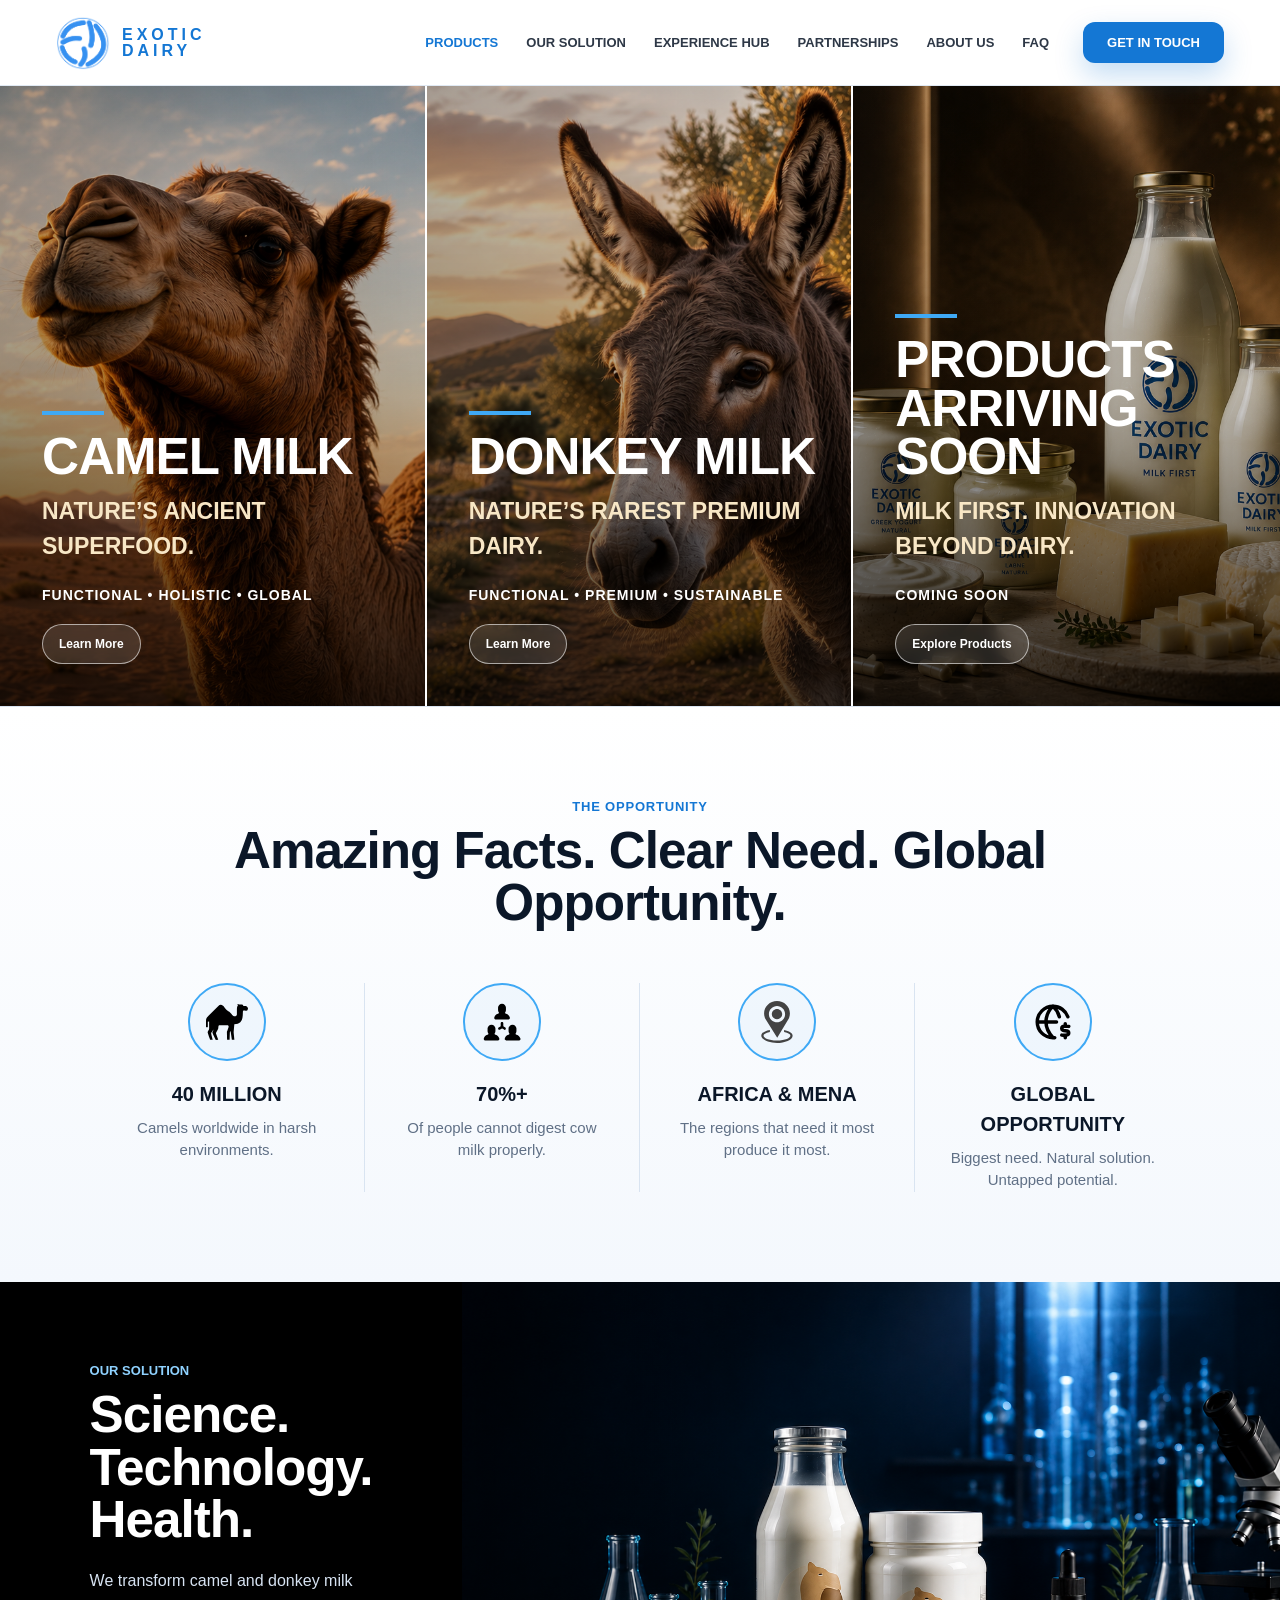
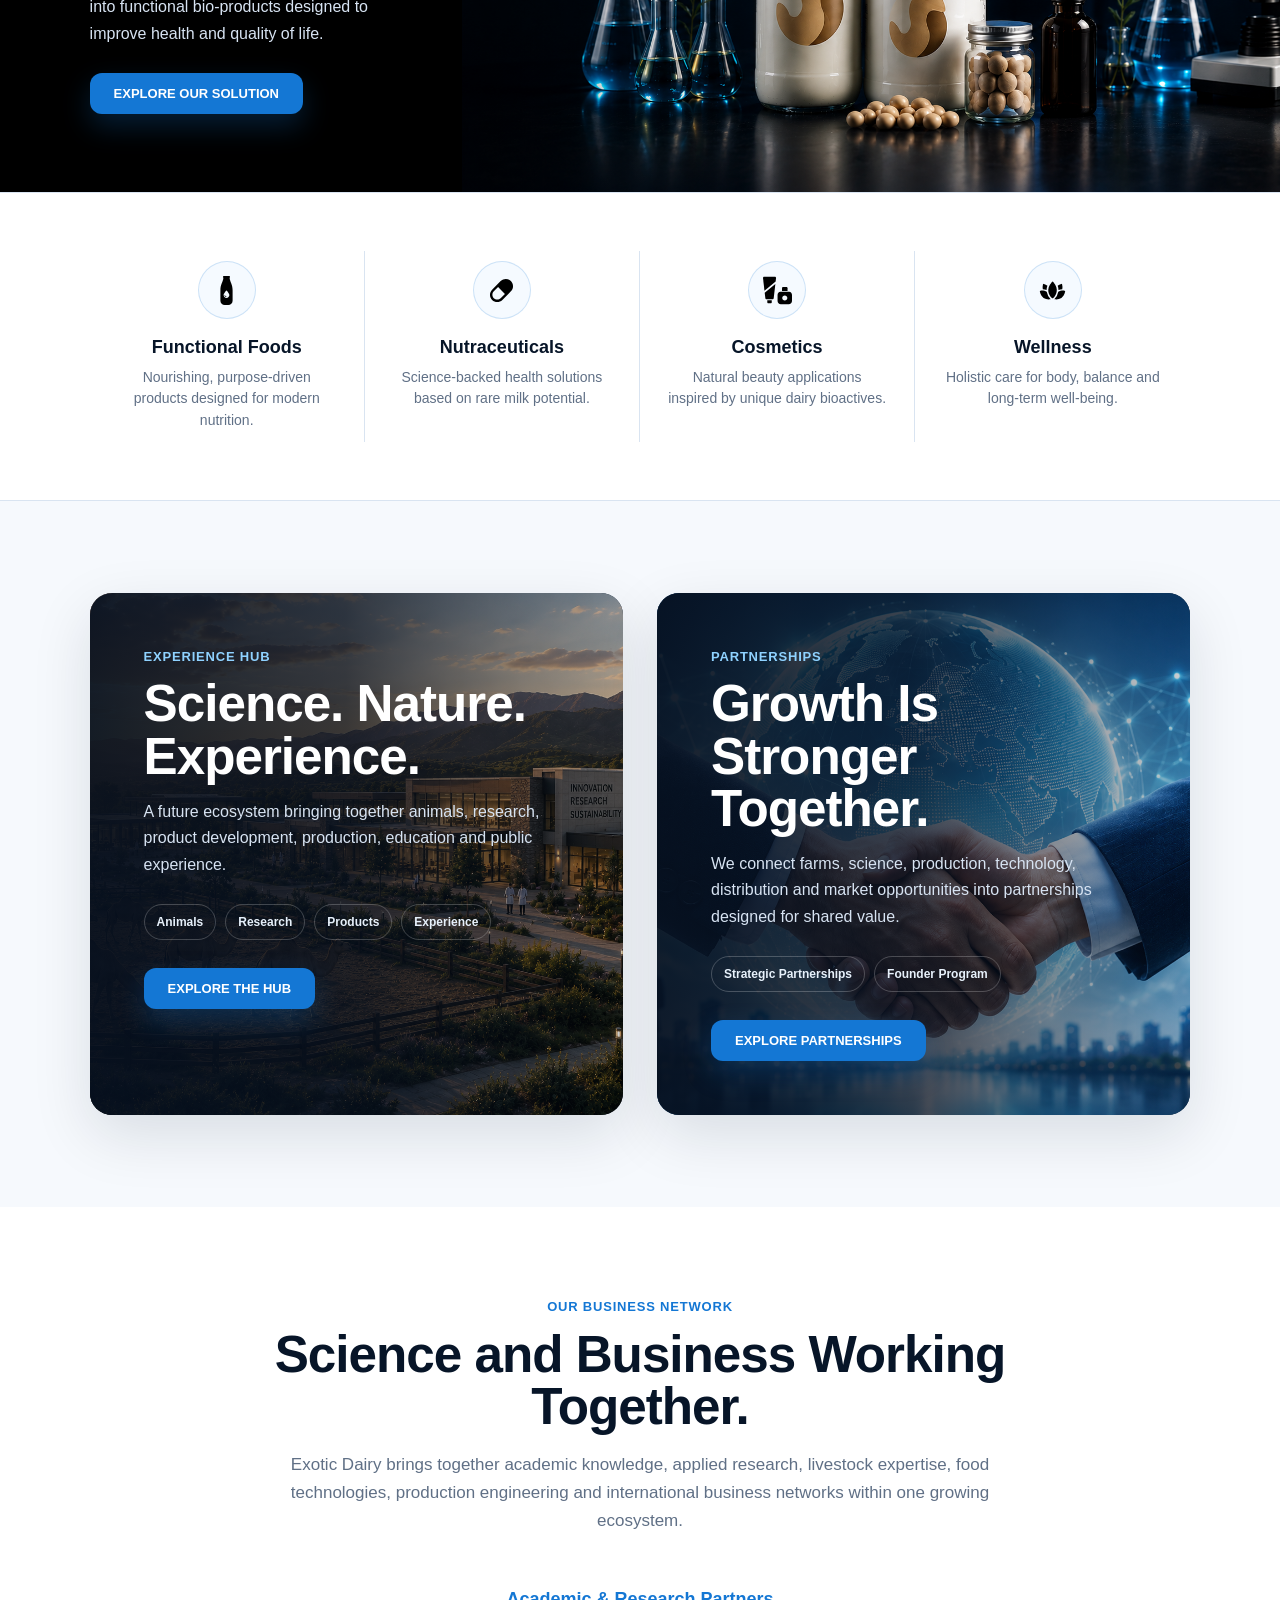
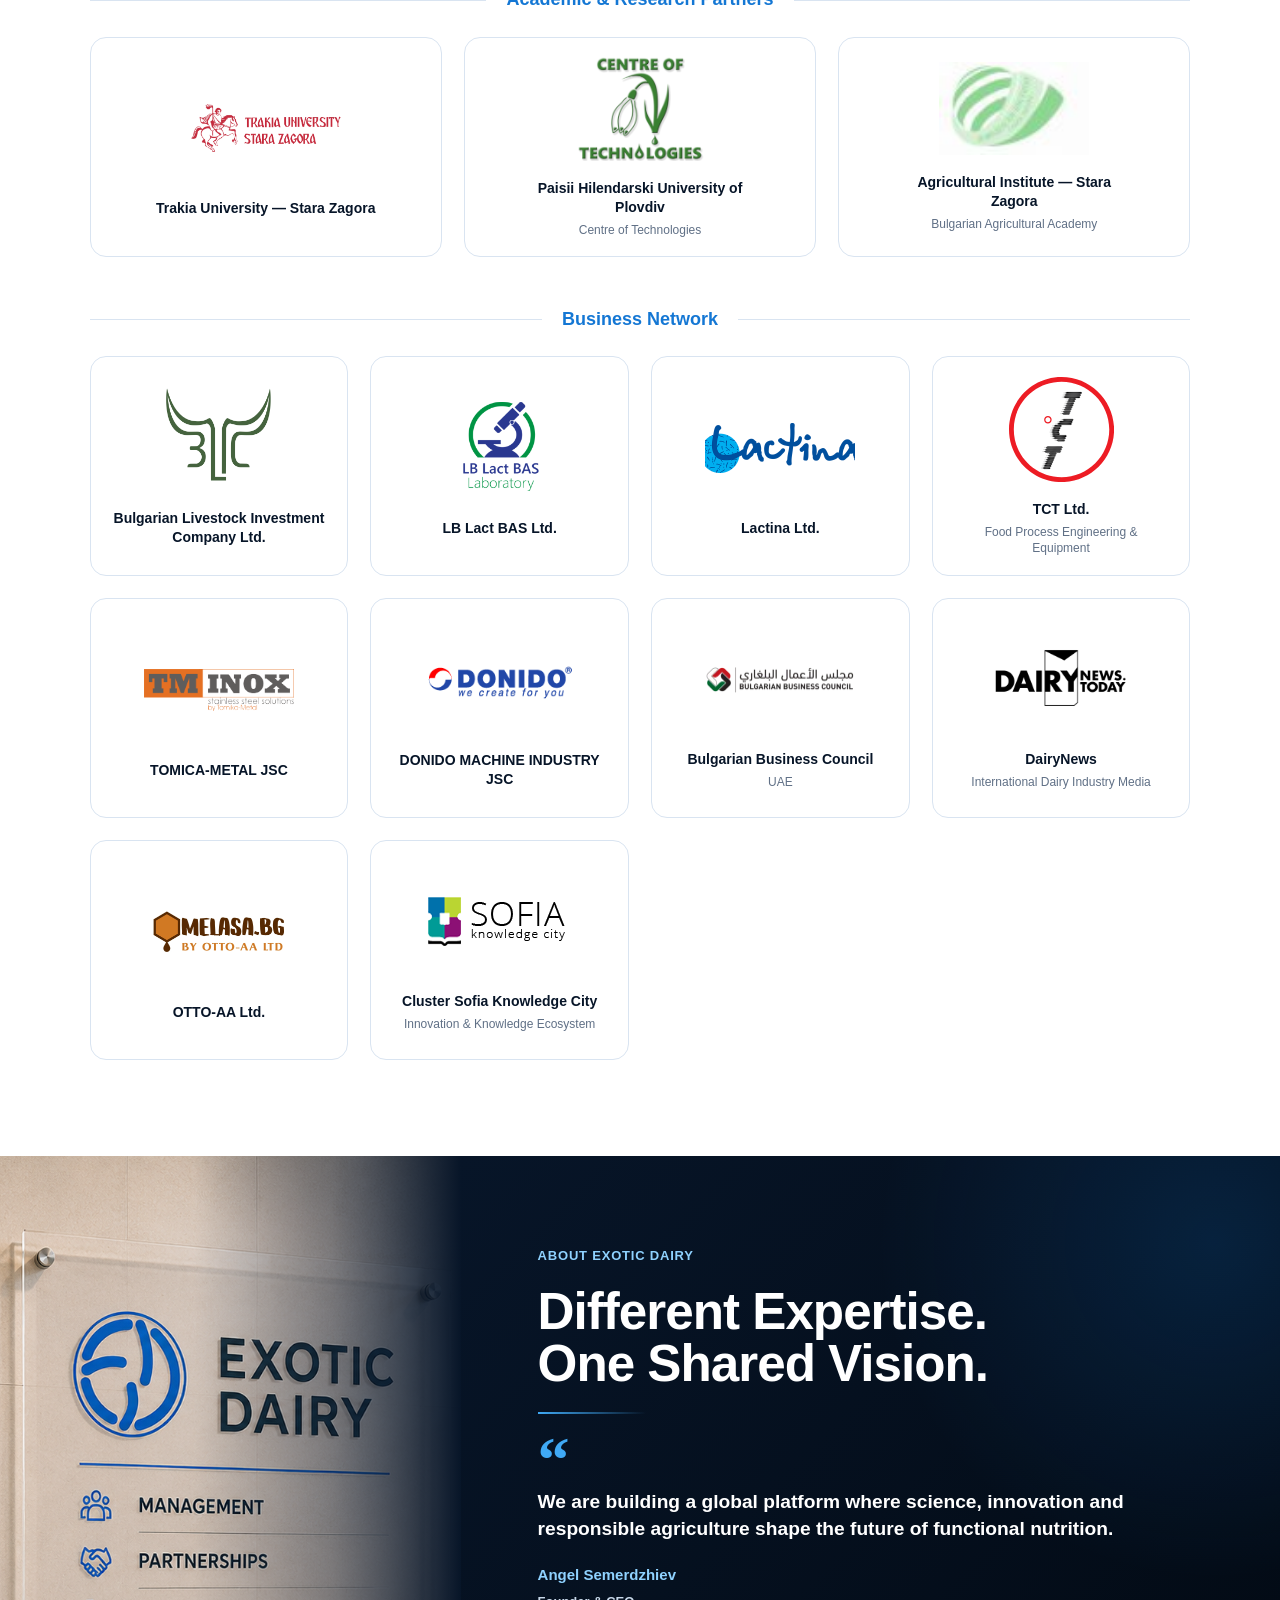
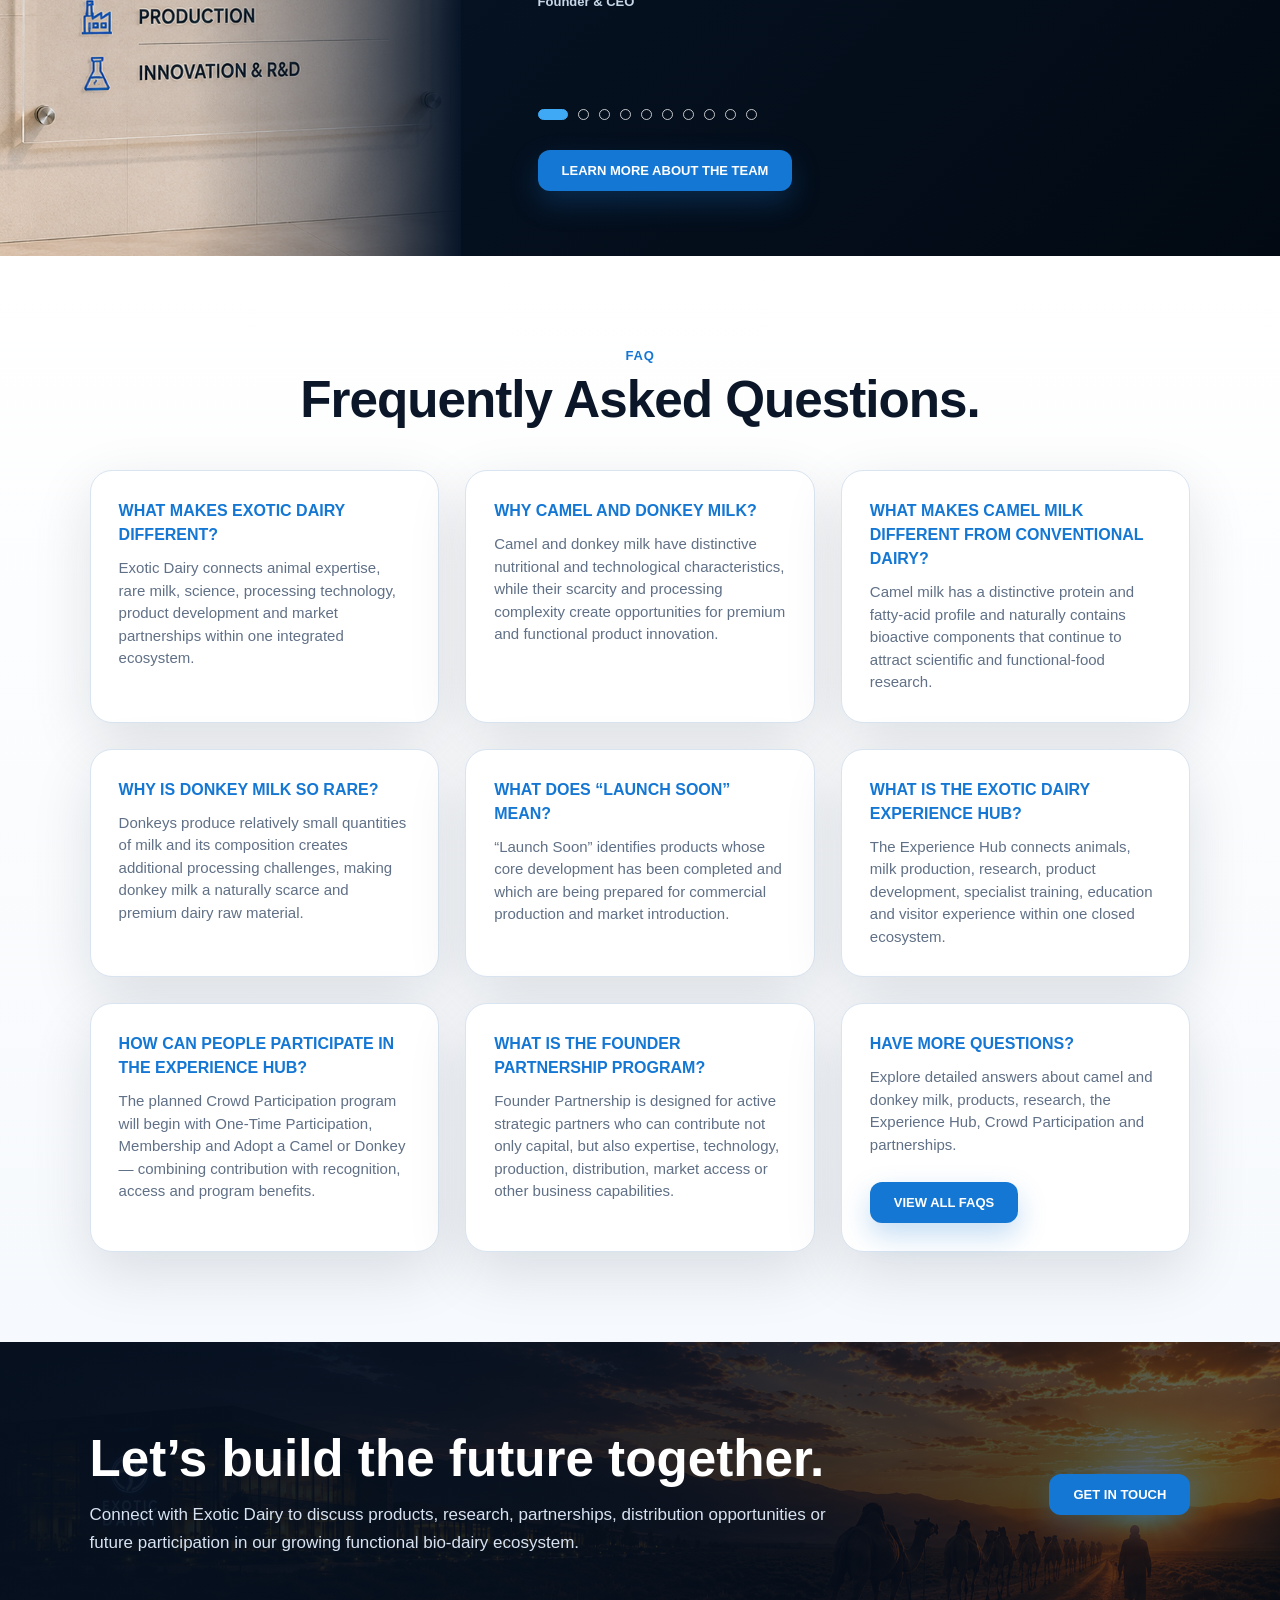
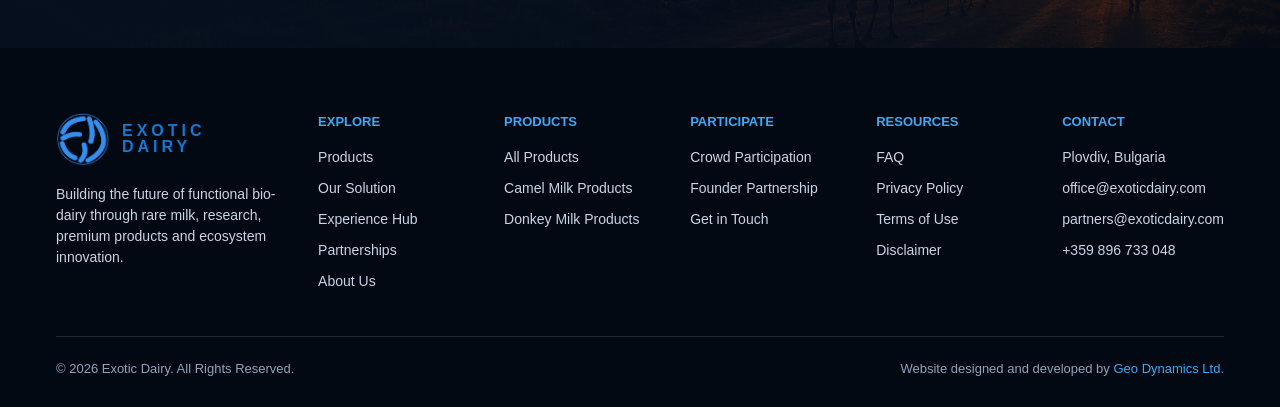
==== commit c703cf66: "Add files via upload small fix css and naming" ====
--- a/index.html
+++ b/index.html
@@ -532,12 +532,12 @@
       position: relative;
       width: 100%;
       max-width: 780px;
-      height: 225px;
+      min-height: 245px;
       padding: 0;
       border: 0;
       background: transparent;
       box-shadow: none;
-      overflow: hidden;
+      overflow: visible;
     }
 
     .team-quote-slide {
@@ -552,9 +552,8 @@
     }
 
     .team-quote-slide blockquote {
-      max-height: 148px;
       margin: 0 0 22px;
-      overflow: hidden;
+      overflow: visible;
       color: var(--white);
       font-size: clamp(18px, 1.5vw, 23px);
       line-height: 1.42;
@@ -859,12 +858,14 @@
       }
 
       .quote-carousel {
-        height: 190px;
+        height: 230px;
       }
 
       .team-quote-slide blockquote {
-        max-height: 112px;
+        max-height: none;
+        overflow: visible;
         font-size: 18px;
+        line-height: 1.42;
       }
 
       .team-quote-slide blockquote::before {
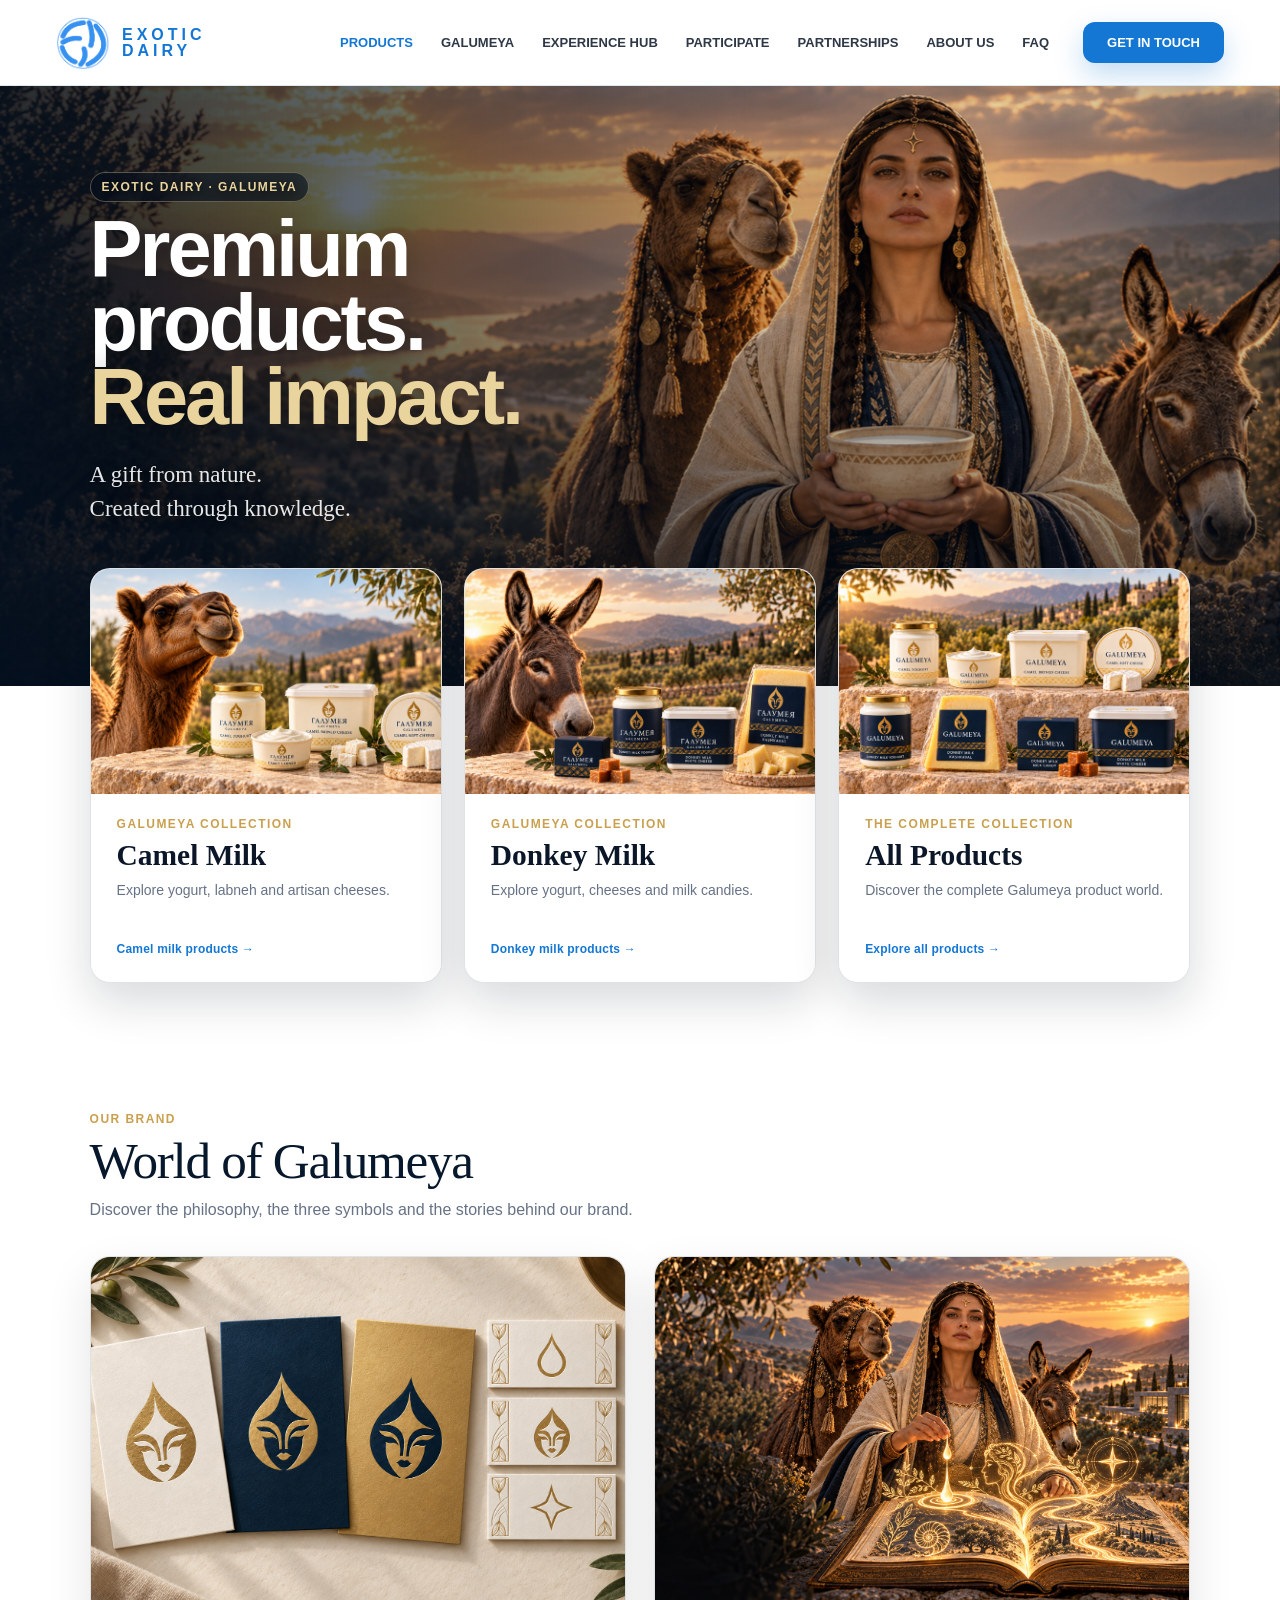
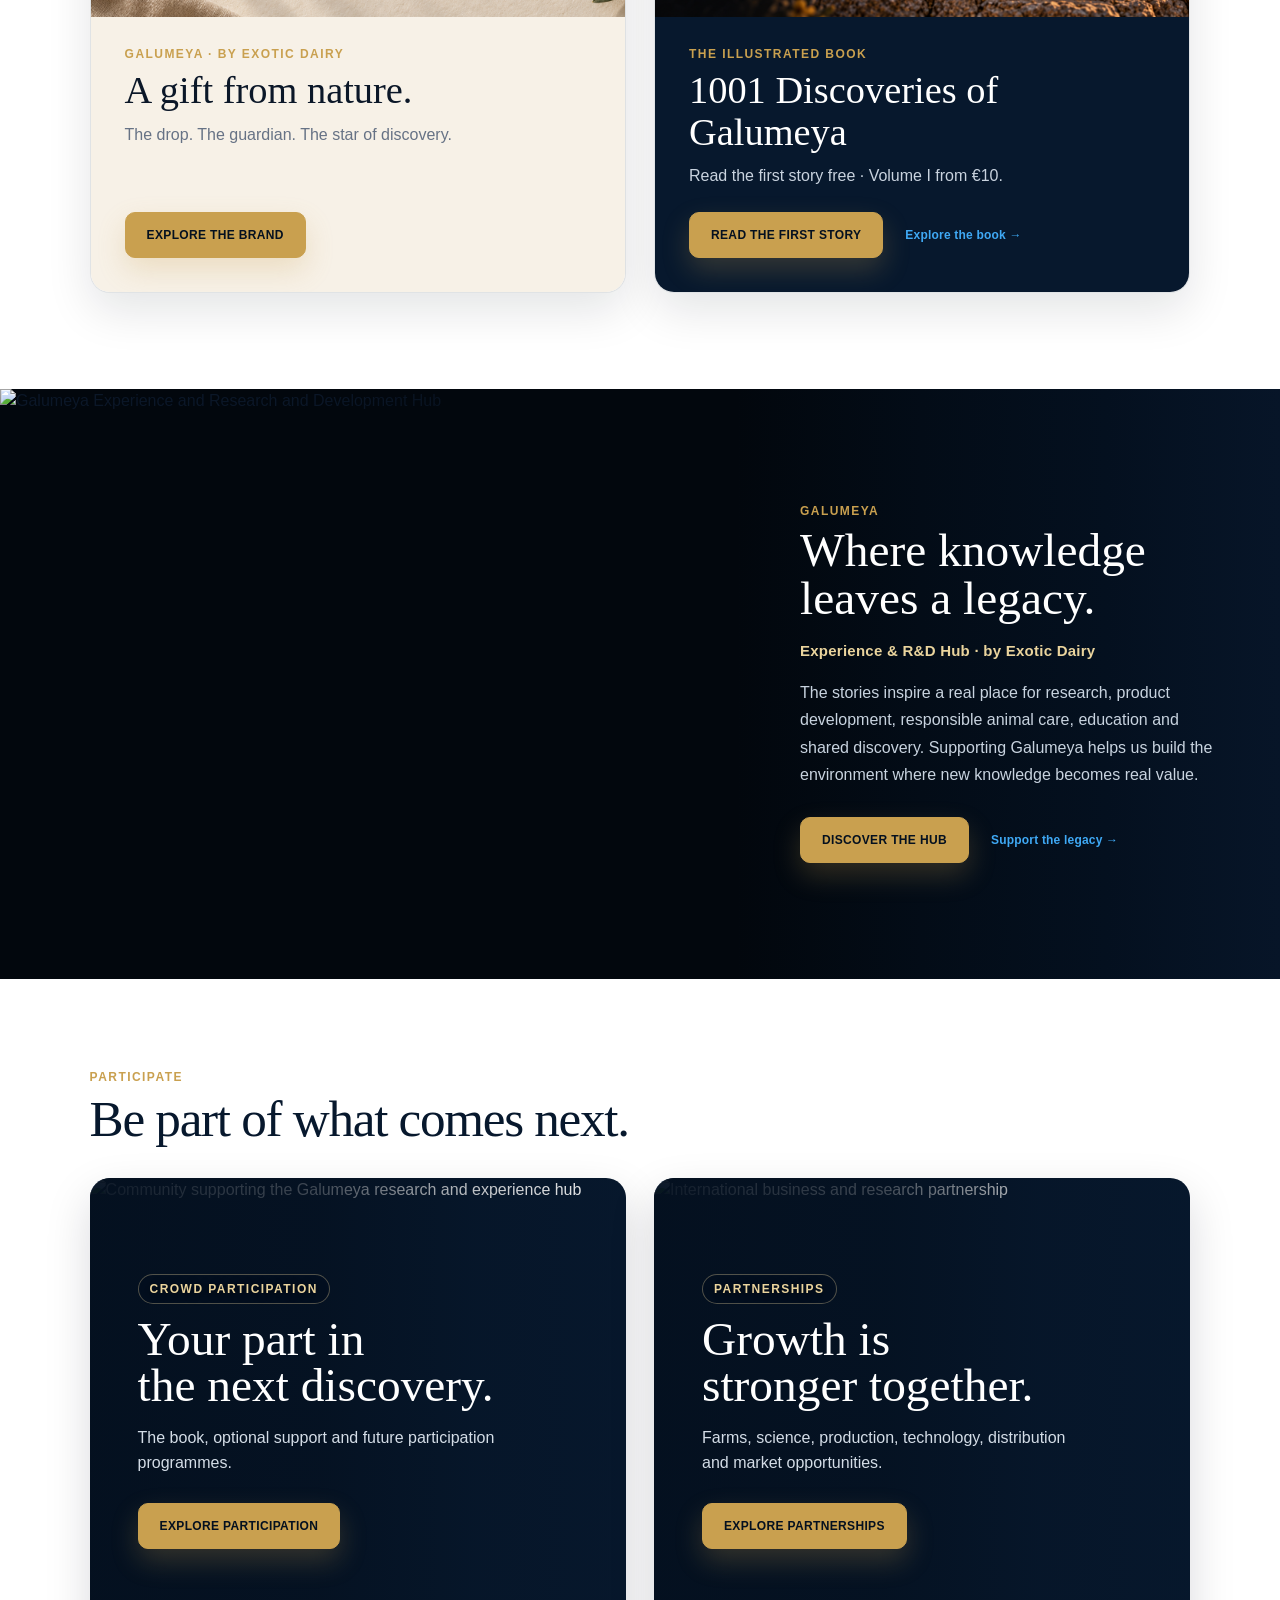
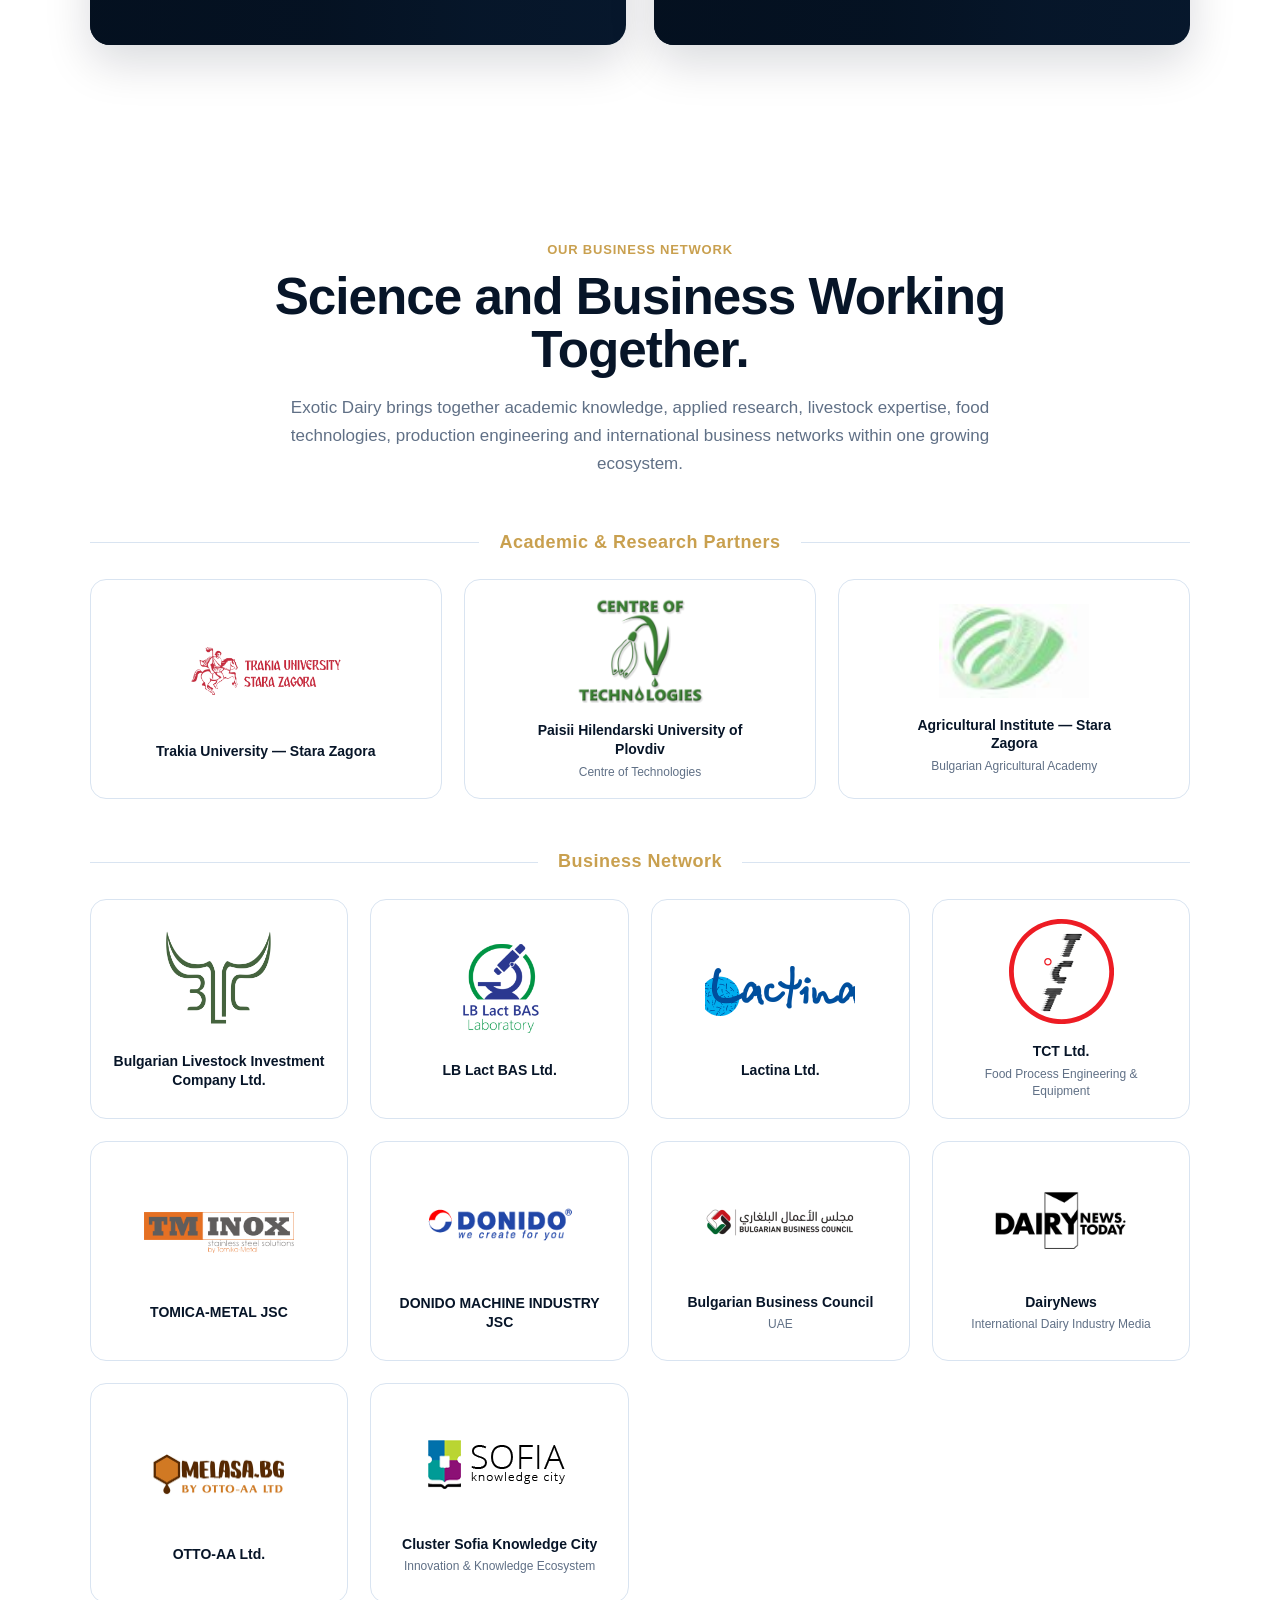
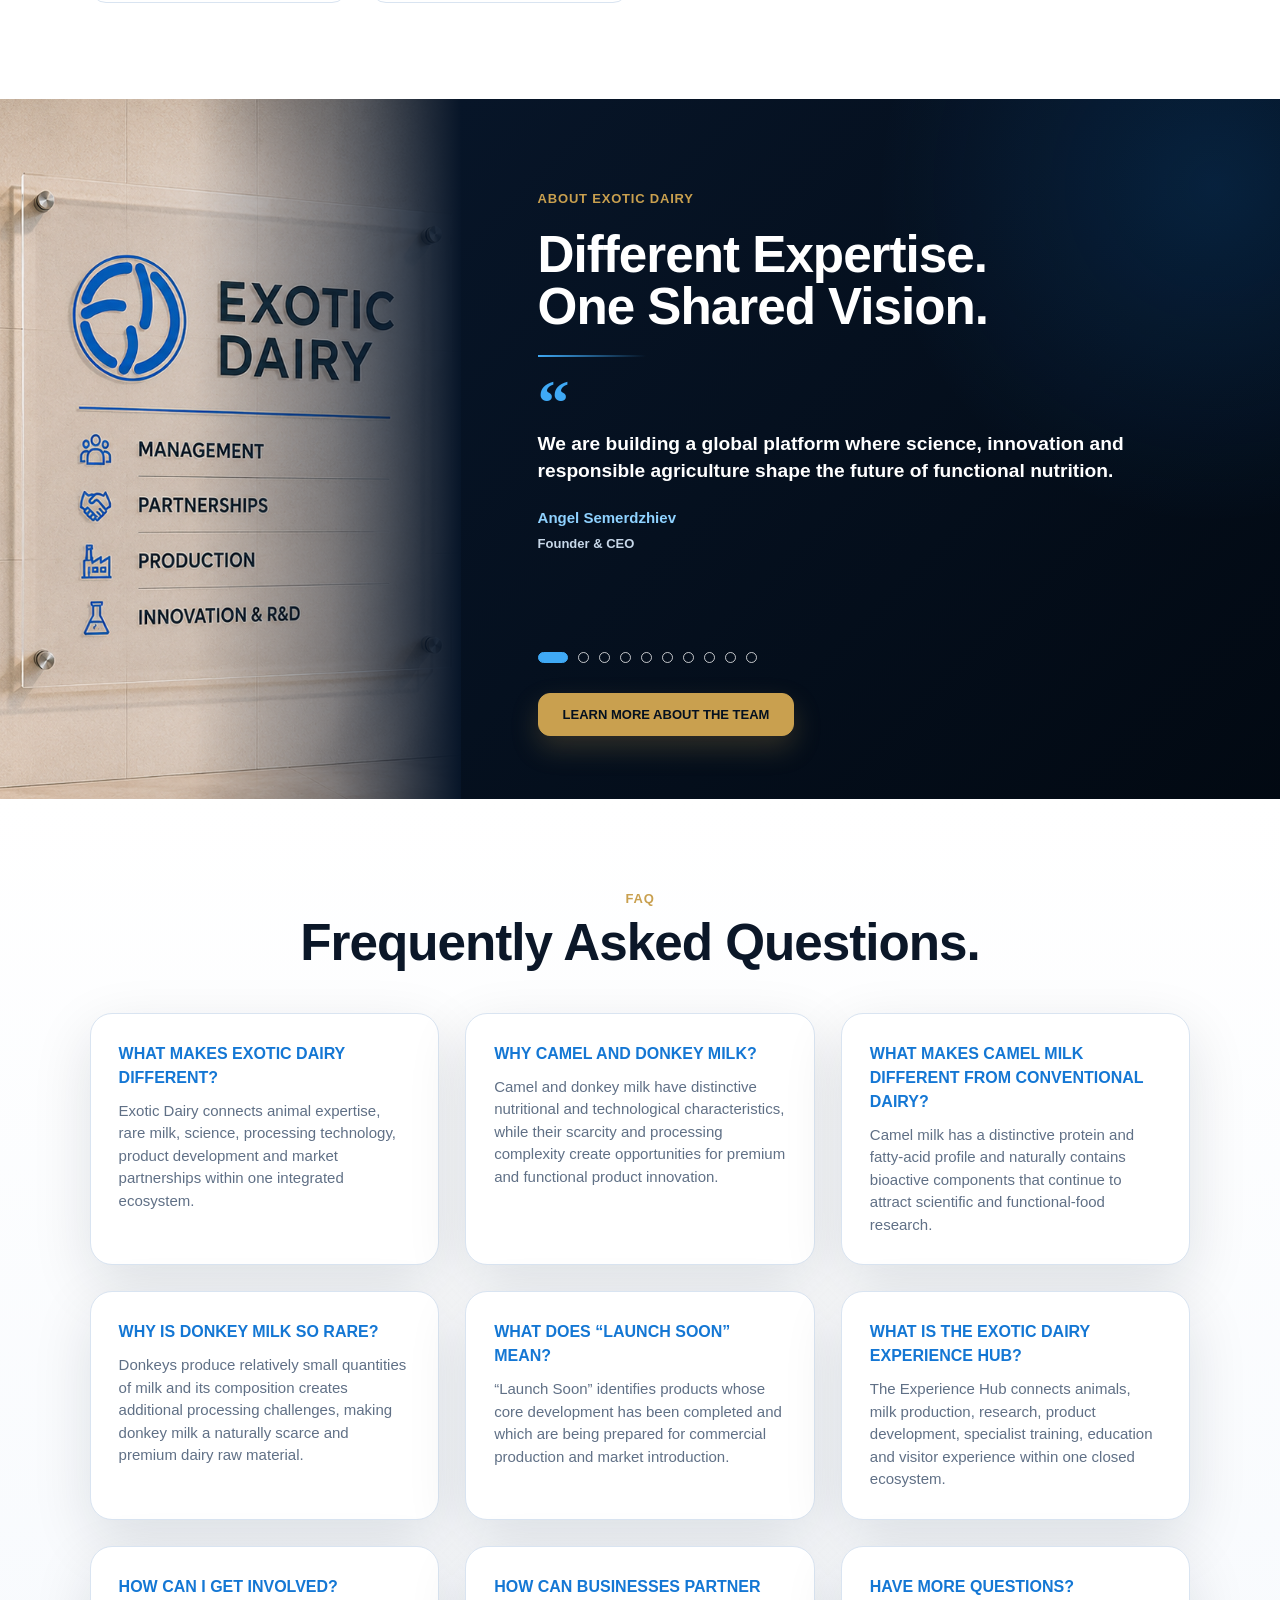
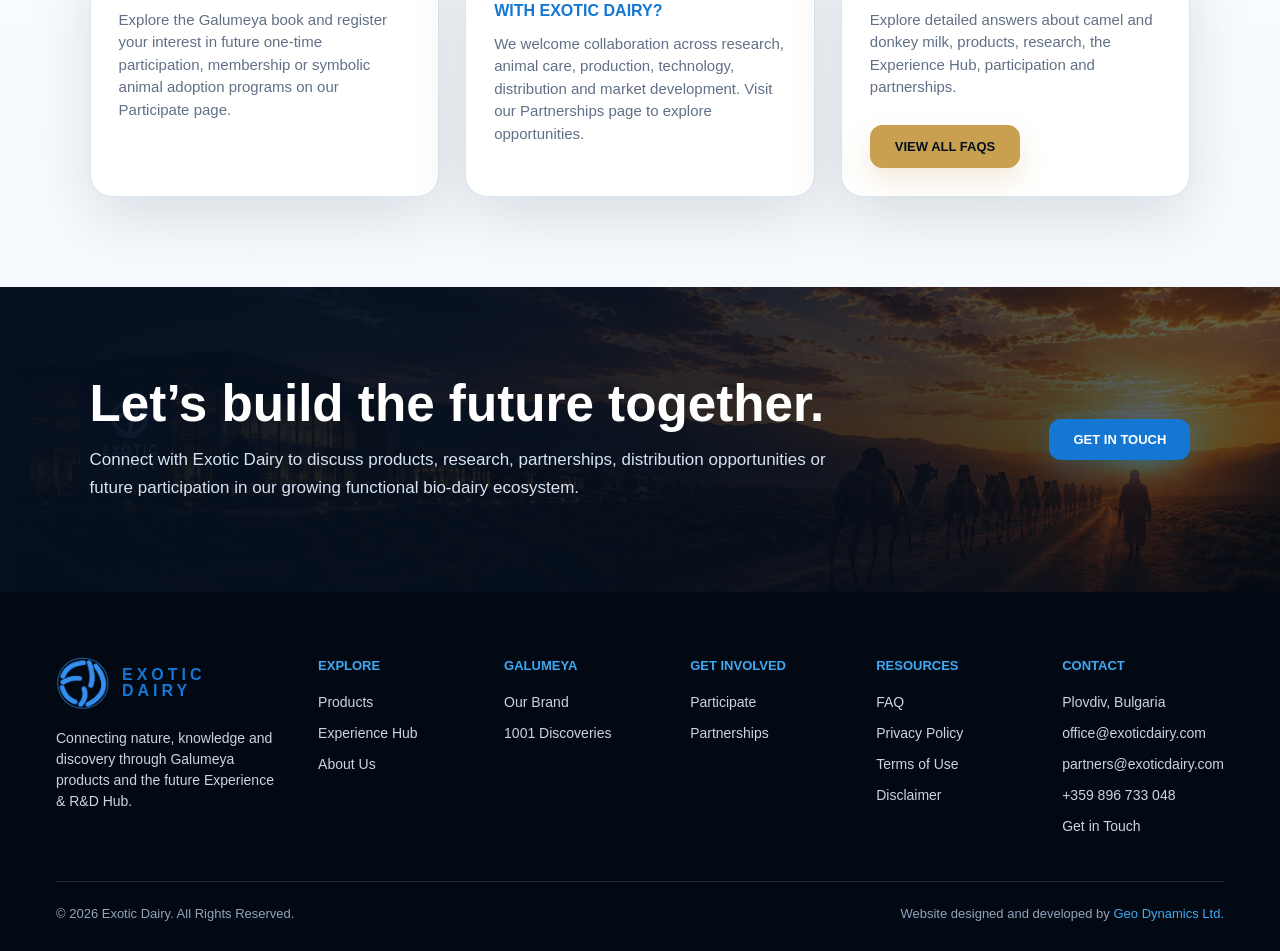
==== commit 4e10dbd9: "Add files via upload website update new vision Galumeya" ====
--- a/index.html
+++ b/index.html
@@ -899,24 +899,62 @@
     </a>
 
     <nav class="nav" id="nav">
-      <a class="home-nav-link" href="#products-preview" data-section="products-preview">
+      <a
+        class="home-nav-link"
+        href="#products-preview"
+        data-section="products-preview"
+      >
         Products
-      </a>    
-      <a class="home-nav-link" href="#solution" data-section="solution">
-        Our Solution
-      </a>    
-      <a class="home-nav-link" href="#ecosystem-cards" data-section="ecosystem-cards">
+      </a>
+    
+      <a
+        class="home-nav-link"
+        href="#galumeya"
+        data-section="galumeya"
+      >
+        Galumeya
+      </a>
+    
+      <a
+        class="home-nav-link"
+        href="#experience-preview"
+        data-section="experience-preview"
+      >
         Experience Hub
-      </a>    
-      <a class="home-nav-link" href="#collaboration-preview" data-section="collaboration-preview">
+      </a>
+    
+      <a
+        class="home-nav-link"
+        href="#participate"
+        data-section="participate"
+      >
+        Participate
+      </a>
+    
+      <a
+        class="home-nav-link"
+        href="#collaboration-preview"
+        data-section="collaboration-preview"
+      >
         Partnerships
-      </a>    
-      <a class="home-nav-link" href="#about-preview" data-section="about-preview">
+      </a>
+    
+      <a
+        class="home-nav-link"
+        href="#about-preview"
+        data-section="about-preview"
+      >
         About Us
-      </a>    
-      <a class="home-nav-link" href="#faq" data-section="faq">
+      </a>
+    
+      <a
+        class="home-nav-link"
+        href="#faq"
+        data-section="faq"
+      >
         FAQ
-      </a>    
+      </a>
+    
       <a
         class="mobile-contact-btn modal-trigger"
         href="#"
@@ -938,258 +976,357 @@
   </header>
 
   <main id="top">
-    <section class="hero-grid" id="products-preview">
-      <article class="hero-card">
-        <img src="assets/images/hero-camel.png" alt="Camel milk" />
-
-        <div class="hero-overlay">
-          <h1>Camel Milk</h1>
-
-          <p>Nature’s ancient superfood.</p>
-
-          <span>Functional • Holistic • Global</span>
-
-          <div class="hero-card-actions">
-            <button
-              class="hero-card-btn modal-trigger"
-              type="button"
-              data-modal="camelMilkModal"
+    <!-- 1. GALUMEYA HERO -->
+    <section
+      class="gal-hero"
+      id="products-preview"
+      aria-labelledby="gal-hero-title"
+    >
+      <div class="gal-hero__media" aria-hidden="true">
+        <img
+          src="assets/images/galumeya-home-hero.png"
+          alt=""
+        >
+      </div>
+
+      <div class="gal-hero__shade"></div>
+
+      <div class="gal-hero__content">
+        <p class="gal-eyebrow gal-eyebrow--photo">
+          Exotic Dairy · Galumeya
+        </p>
+
+        <h1 id="gal-hero-title">
+          Premium products.<br>
+          <span>Real impact.</span>
+        </h1>
+
+        <p>
+          A gift from nature.<br>
+          Created through knowledge.
+        </p>
+        
+      </div>
+    </section>
+
+
+    <!-- 2. PRODUCT CARDS -->
+    <section
+      class="gal-product-bridge"
+      id="product-collections"
+      aria-label="Galumeya product collections"
+    >
+    <div class="gal-product-grid">
+
+      <a
+        class="gal-product-card gal-product-card--camel"
+        href="products.html?category=camel"
+      >
+        <span class="gal-product-card__image">
+          <img
+            src="assets/images/camel-products-card.png"
+            alt="Camel and Galumeya camel dairy products"
+          >
+        </span>
+
+        <span class="gal-product-card__body">
+          <span class="gal-eyebrow">
+            Galumeya collection
+          </span>
+
+          <strong>Camel Milk</strong>
+
+          <small>
+            Explore yogurt, labneh and artisan cheeses.
+          </small>
+
+          <span class="gal-text-link">
+            Camel milk products →
+          </span>
+        </span>
+      </a>
+
+
+      <a
+        class="gal-product-card gal-product-card--donkey"
+        href="products.html?category=donkey"
+      >
+        <span class="gal-product-card__image">
+          <img
+            src="assets/images/donkey-products-card.png"
+            alt="Donkey and Galumeya donkey dairy products"
+          >
+        </span>
+
+        <span class="gal-product-card__body">
+          <span class="gal-eyebrow">
+            Galumeya collection
+          </span>
+
+          <strong>Donkey Milk</strong>
+
+          <small>
+            Explore yogurt, cheeses and milk candies.
+          </small>
+
+          <span class="gal-text-link">
+            Donkey milk products →
+          </span>
+        </span>
+      </a>
+
+
+      <a
+        class="gal-product-card gal-product-card--all"
+        href="products.html"
+      >
+        <span class="gal-product-card__image">
+          <img
+            src="assets/images/all-products-card.png"
+            alt="Complete Galumeya product collection"
+          >
+        </span>
+
+        <span class="gal-product-card__body">
+          <span class="gal-eyebrow">
+            The complete collection
+          </span>
+
+          <strong>All Products</strong>
+
+          <small>
+            Discover the complete Galumeya product world.
+          </small>
+
+          <span class="gal-text-link">
+            Explore all products →
+          </span>
+        </span>
+      </a>
+
+    </div>
+    </section>
+
+
+    <!-- 3. WORLD OF GALUMEYA -->
+    <section
+    class="gal-world"
+    id="galumeya"
+    data-gal-reveal
+    >
+    <header class="gal-section-heading">
+      <p class="gal-eyebrow">Our Brand</p>
+
+      <h2>World of Galumeya</h2>
+
+      <p>
+        Discover the philosophy, the three symbols and the stories
+        behind our brand.
+      </p>
+    </header>
+
+    <div class="gal-world__grid">
+
+      <article class="gal-feature-card gal-feature-card--brand">
+        <div class="gal-feature-card__media">
+          <img
+            src="assets/images/world-of-galumeya-brand.png"
+            alt="Galumeya identity in ivory, navy and gold"
+          >
+        </div>
+
+        <div class="gal-feature-card__body">
+          <p class="gal-eyebrow">
+            Galumeya · by Exotic Dairy
+          </p>
+
+          <h3>A gift from nature.</h3>
+
+          <p>
+            The drop. The guardian. The star of discovery.
+          </p>
+
+          <a class="gal-btn gal-btn--gold" href="galumeya.html">
+            Explore the brand
+          </a>
+        </div>
+      </article>
+
+
+      <article class="gal-feature-card gal-feature-card--book">
+        <div class="gal-feature-card__media">
+          <img
+            src="assets/images/1001-discoveries-book.png"
+            alt="Galumeya with the illustrated book of discoveries"
+          >
+        </div>
+
+        <div class="gal-feature-card__body">
+          <p class="gal-eyebrow">
+            The illustrated book
+          </p>
+
+          <h3>1001 Discoveries of Galumeya</h3>
+
+          <p>
+            Read the first story free · Volume I from €10.
+          </p>
+
+          <div class="gal-feature-card__actions">
+            <a
+              class="gal-btn gal-btn--gold"
+              href="book-read.html?story=1"
             >
-              Learn More
-            </button>
-          </div>
-        </div>
-      </article>
-
-      <article class="hero-card">
-        <img src="assets/images/hero-donkey.png" alt="Donkey milk" />
-
-        <div class="hero-overlay">
-          <h1>Donkey Milk</h1>
-
-          <p>Nature’s rarest premium dairy.</p>
-
-          <span>Functional • Premium • Sustainable</span>
-
-          <div class="hero-card-actions">
-            <button
-              class="hero-card-btn modal-trigger"
-              type="button"
-              data-modal="donkeyMilkModal"
+              Read the first story
+            </a>
+
+            <a
+              class="gal-inline-link"
+              href="galumeya-book.html"
             >
-              Learn More
-            </button>
-          </div>
-        </div>
-      </article>
-
-      <article class="hero-card">
-        <img src="assets/images/hero-products.png" alt="Products arriving soon" />
-
-        <div class="hero-overlay">
-          <h1>Products Arriving Soon</h1>
-
-          <p>Milk first. Innovation beyond dairy.</p>
-
-          <span>Coming soon</span>
-
-          <div class="hero-card-actions">
-            <a class="hero-card-btn" href="products.html">
-              Explore Products
+              Explore the book →
             </a>
           </div>
         </div>
       </article>
+
+    </div>
     </section>
 
-    <section class="section opportunity">
-      <p class="eyebrow">The Opportunity</p>
-
-      <h2>Amazing Facts. Clear Need. Global Opportunity.</h2>
-
-      <div class="stats-grid">
-        <div class="stat">
-          <div class="icon">
-            <img src="assets/icons/camel.svg" alt="">
-          </div>
-
-          <h3>40 Million</h3>
-
-          <p>Camels worldwide in harsh environments.</p>
-        </div>
-
-        <div class="stat">
-          <div class="icon">
-            <img src="assets/icons/people.svg" alt="">
-          </div>
-
-          <h3>70%+</h3>
-
-          <p>Of people cannot digest cow milk properly.</p>
-        </div>
-
-        <div class="stat">
-          <div class="icon">
-            <img src="assets/icons/africa.svg" alt="">
-          </div>
-
-          <h3>Africa &amp; MENA</h3>
-
-          <p>The regions that need it most produce it most.</p>
-        </div>
-
-        <div class="stat">
-          <div class="icon">
-            <img src="assets/icons/globe.svg" alt="">
-          </div>
-
-          <h3>Global Opportunity</h3>
-
-          <p>Biggest need. Natural solution. Untapped potential.</p>
+
+    <!-- 4. GALUMEYA LEGACY / EXPERIENCE + R&D HUB -->
+    <!-- GALUMEYA EXPERIENCE & R&D HUB -->
+
+    <section
+      class="gal-legacy"
+      id="experience-preview"
+      data-gal-reveal
+      >
+      <div class="gal-legacy__media">
+        <img
+          src="assets/images/galumeya-experience-hub.png"
+          alt="Galumeya Experience and Research and Development Hub"
+        >
+      </div>
+
+      <div class="gal-legacy__content">
+        <p class="gal-eyebrow">
+          Galumeya
+        </p>
+
+        <h2>
+          Where knowledge<br>
+          leaves a legacy.
+        </h2>
+
+        <h3>
+          Experience &amp; R&amp;D Hub · by Exotic Dairy
+        </h3>
+
+        <p>
+          The stories inspire a real place for research, product
+          development, responsible animal care, education and shared
+          discovery. Supporting Galumeya helps us build the environment
+          where new knowledge becomes real value.
+        </p>
+
+        <div class="gal-legacy__actions">
+          <a
+            class="gal-btn gal-btn--gold"
+            href="experience-hub.html"
+          >
+            Discover the Hub
+          </a>
+
+          <a
+            class="gal-inline-link"
+            href="galumeya-book.html#support"
+          >
+            Support the legacy →
+          </a>
         </div>
       </div>
     </section>
 
-    <section class="solution" id="solution">
-      <div class="solution-content">
-        <p class="eyebrow">Our Solution</p>
-
-        <h2>
-          Science.<br>
-          Technology.<br>
-          Health.
-        </h2>
-
-        <p>
-          We transform camel and donkey milk into functional bio-products
-          designed to improve health and quality of life.
-        </p>
-
-        <div class="solution-actions">
-          <a class="btn" href="our-solution.html">
-            Explore Our Solution
-          </a>
-        </div>
-      </div>
-
-      <img
-        src="assets/images/solution-lab.png"
-        alt="Functional dairy laboratory products"
-      />
-    </section>
-
-    <section class="solution-focus">
-      <div class="solution-focus-grid">
-        <article class="solution-focus-item">
-          <div class="solution-focus-icon">
-            <img src="assets/icons/food.svg" alt="">
-          </div>
-
-          <h3>Functional Foods</h3>
-
+
+    <!-- 5. PARTICIPATE -->
+    <section
+      class="gal-participate"
+      id="participate"
+      data-gal-reveal
+    >
+    <header class="gal-section-heading">
+      <p class="gal-eyebrow">Participate</p>
+      <h2>Be part of what comes next.</h2>
+    </header>
+
+    <div class="gal-participate__grid">
+
+      <article class="gal-participate-card gal-participate-card--crowd">
+        <img
+          src="assets/images/crowd-participation.png"
+          alt="Community supporting the Galumeya research and experience hub"
+        >
+      
+        <div class="gal-participate-card__shade"></div>
+      
+        <div class="gal-participate-card__content">
+          <p class="gal-eyebrow gal-eyebrow--photo">
+            Crowd Participation
+          </p>
+      
+          <h3>
+            Your part in<br>
+            the next discovery.
+          </h3>
+      
           <p>
-            Nourishing, purpose-driven products designed for modern nutrition.
+            The book, optional support and future participation programmes.
           </p>
-        </article>
-
-        <article class="solution-focus-item">
-          <div class="solution-focus-icon">
-            <img src="assets/icons/capsule.svg" alt="">
-          </div>
-
-          <h3>Nutraceuticals</h3>
-
+      
+          <a
+            class="gal-btn gal-btn--gold"
+            href="participate.html"
+          >
+            Explore participation
+          </a>
+        </div>
+      </article>
+      
+      
+      <article class="gal-participate-card gal-participate-card--partners">
+        <img
+          src="assets/images/business-partnerships.png"
+          alt="International business and research partnership"
+        >
+      
+        <div class="gal-participate-card__shade"></div>
+      
+        <div class="gal-participate-card__content">
+          <p class="gal-eyebrow gal-eyebrow--photo">
+            Partnerships
+          </p>
+      
+          <h3>
+            Growth is<br>
+            stronger together.
+          </h3>
+      
           <p>
-            Science-backed health solutions based on rare milk potential.
+            Farms, science, production, technology,
+            distribution and market opportunities.
           </p>
-        </article>
-
-        <article class="solution-focus-item">
-          <div class="solution-focus-icon">
-            <img src="assets/icons/cosmetics.svg" alt="">
-          </div>
-
-          <h3>Cosmetics</h3>
-
-          <p>
-            Natural beauty applications inspired by unique dairy bioactives.
-          </p>
-        </article>
-
-        <article class="solution-focus-item">
-          <div class="solution-focus-icon">
-            <img src="assets/icons/leaf.svg" alt="">
-          </div>
-
-          <h3>Wellness</h3>
-
-          <p>
-            Holistic care for body, balance and long-term well-being.
-          </p>
-        </article>
-      </div>
-    </section>
-
-    <section class="ecosystem-cards" id="ecosystem-cards">
-      <article class="ecosystem-card" id="experience-preview">
-        <img
-          src="assets/images/experience-hub.png"
-          alt="Exotic Dairy Experience Hub"
-        >
-
-        <div class="ecosystem-card-content">
-          <p class="eyebrow">Experience Hub</p>
-
-          <h2>
-            Science. Nature. Experience.
-          </h2>
-
-          <p>
-            A future ecosystem bringing together animals, research,
-            product development, production, education and public experience.
-          </p>
-
-          <div class="ecosystem-tags">
-            <span>Animals</span>
-            <span>Research</span>
-            <span>Products</span>
-            <span>Experience</span>
-          </div>
-
-          <a class="btn" href="experience-hub.html">
-            Explore the Hub
+      
+          <a
+            class="gal-btn gal-btn--gold"
+            href="partnerships.html"
+          >
+            Explore partnerships
           </a>
         </div>
       </article>
 
-      <article class="ecosystem-card" id="partnerships-preview">
-        <img
-          src="assets/images/partnership.png"
-          alt="Exotic Dairy partnerships"
-        >
-
-        <div class="ecosystem-card-content">
-          <p class="eyebrow">Partnerships</p>
-
-          <h2>
-            Growth Is Stronger Together.
-          </h2>
-
-          <p>
-            We connect farms, science, production, technology, distribution
-            and market opportunities into partnerships designed for shared value.
-          </p>
-
-          <div class="ecosystem-tags">
-            <span>Strategic Partnerships</span>
-            <span>Founder Program</span>
-          </div>
-
-          <a class="btn" href="partnerships.html">
-            Explore Partnerships
-          </a>
-        </div>
-      </article>
+    </div>
     </section>
 
     <section class="collaboration-section" id="collaboration-preview">
@@ -1698,26 +1835,25 @@
         </div>
     
         <div>
-          <h3>
-            How can people participate in the Experience Hub?
-          </h3>
-    
+          <h3>How can I get involved?</h3>
+        
           <p>
-            The planned Crowd Participation program will begin with
-            One-Time Participation, Membership and Adopt a Camel or Donkey —
-            combining contribution with recognition, access and program benefits.
+            Explore the Galumeya book and register your interest in future
+            one-time participation, membership or symbolic animal adoption
+            programs on our
+            <a href="participate.html">Participate page</a>.
           </p>
         </div>
-    
+        
         <div>
-          <h3>
-            What is the Founder Partnership Program?
-          </h3>
-    
+          <h3>How can businesses partner with Exotic Dairy?</h3>
+        
           <p>
-            Founder Partnership is designed for active strategic partners who can
-            contribute not only capital, but also expertise, technology,
-            production, distribution, market access or other business capabilities.
+            We welcome collaboration across research, animal care,
+            production, technology, distribution and market development.
+            Visit our
+            <a href="partnerships.html">Partnerships page</a>
+            to explore opportunities.
           </p>
         </div>
     
@@ -1728,7 +1864,7 @@
     
           <p>
             Explore detailed answers about camel and donkey milk, products,
-            research, the Experience Hub, Crowd Participation and partnerships.
+            research, the Experience Hub, participation and partnerships.
           </p>
     
           <a class="btn" href="faq.html">
@@ -1773,126 +1909,78 @@
           <img
             src="assets/images/logo.png"
             alt="Exotic Dairy logo"
-          >
-  
-          <span>
-            EXOTIC<br>
-            DAIRY
-          </span>
+            loading="lazy"
+          >
+          <span>EXOTIC<br>DAIRY</span>
         </div>
   
         <p>
-          Building the future of functional bio-dairy through rare milk,
-          research, premium products and ecosystem innovation.
+          Connecting nature, knowledge and discovery through
+          Galumeya products and the future Experience &amp; R&amp;D Hub.
         </p>
       </div>
   
       <div class="footer-col">
         <h3>Explore</h3>
   
-        <a href="products.html">
-          Products
+        <a href="products.html">Products</a>
+        <a href="experience-hub.html">Experience Hub</a>
+        <a href="about.html">About Us</a>
+      </div>
+  
+      <div class="footer-col">
+        <h3>Galumeya</h3>
+  
+        <a href="galumeya.html">Our Brand</a>
+        <a href="galumeya-book.html">1001 Discoveries</a>
+      </div>
+  
+      <div class="footer-col">
+        <h3>Get Involved</h3>
+  
+        <a href="participate.html">Participate</a>
+        <a href="partnerships.html">Partnerships</a>
+      </div>
+  
+      <div class="footer-col">
+        <h3>Resources</h3>
+  
+        <a href="faq.html">FAQ</a>
+        <a href="privacy.html">Privacy Policy</a>
+        <a href="terms.html">Terms of Use</a>
+        <a href="disclaimer.html">Disclaimer</a>
+      </div>
+  
+      <div class="footer-col">
+        <h3>Contact</h3>
+  
+        <p>Plovdiv, Bulgaria</p>
+  
+        <a href="mailto:office@exoticdairy.com">
+          office@exoticdairy.com
         </a>
   
-        <a href="our-solution.html">
-          Our Solution
+        <a href="mailto:partners@exoticdairy.com">
+          partners@exoticdairy.com
         </a>
   
-        <a href="experience-hub.html">
-          Experience Hub
+        <a href="tel:+359896733048">
+          +359 896 733 048
         </a>
   
-        <a href="partnerships.html">
-          Partnerships
-        </a>
-  
-        <a href="about.html">
-          About Us
-        </a>
-      </div>
-  
-      <div class="footer-col">
-        <h3>Products</h3>
-  
-        <a href="products.html">
-          All Products
-        </a>
-  
-        <a href="products.html?category=camel">
-          Camel Milk Products
-        </a>
-  
-        <a href="products.html?category=donkey">
-          Donkey Milk Products
-        </a>
-      </div>
-  
-      <div class="footer-col">
-        <h3>Participate</h3>
-  
-        <a href="experience-hub.html#crowd-participation">
-          Crowd Participation
-        </a>
-  
-        <a href="partnerships.html">
-          Founder Partnership
-        </a>
-  
         <a
-          href="#"
           class="modal-trigger"
+          href="#contactModal"
           data-modal="contactModal"
         >
           Get in Touch
         </a>
       </div>
   
-      <div class="footer-col">
-        <h3>Resources</h3>
-  
-        <a href="faq.html">
-          FAQ
-        </a>
-  
-        <a href="privacy.html">
-          Privacy Policy
-        </a>
-  
-        <a href="terms.html">
-          Terms of Use
-        </a>
-  
-        <a href="disclaimer.html">
-          Disclaimer
-        </a>
-      </div>
-  
-      <div class="footer-col">
-        <h3>Contact</h3>
-  
-        <p>
-          Plovdiv, Bulgaria
-        </p>
-  
-        <a href="mailto:office@exoticdairy.com">
-          office@exoticdairy.com
-        </a>
-  
-        <a href="mailto:partners@exoticdairy.com">
-          partners@exoticdairy.com
-        </a>
-  
-        <a href="tel:+359896733048">
-          +359 896 733 048
-        </a>
-      </div>
-  
     </div>
   
     <div class="footer-bottom">
-      <p>
-        © 2026 Exotic Dairy. All Rights Reserved.
-      </p>
+      <p>© 2026 Exotic Dairy. All Rights Reserved.</p>
   
       <p>
         Website designed and developed by
@@ -2385,57 +2473,7 @@
     if (quoteSlides.length > 0) {
       startQuoteCarousel();
     }
-    
-    const homeNavSelectors = [
-      '.nav a[href="products.html"]',
-      '.nav a[href="our-solution.html"]',
-      '.nav a[href="experience-hub.html"]',
-      '.nav a[href="partnerships.html"]',
-      '.nav a[href="about.html"]',
-      '.nav a[href="faq.html"]'
-    ];
-
-    function getHomeNavMarkers() {
-      const products = document.getElementById("products-preview");
-      const solution = document.getElementById("solution");
-      const ecosystemCards = document.getElementById("ecosystem-cards");
-      const collaboration = document.getElementById("collaboration-preview");
-      const about = document.getElementById("about-preview");
-      const faq = document.getElementById("faq");
-
-      const ecosystemTop = ecosystemCards ? ecosystemCards.offsetTop : 0;
-      const ecosystemHeight = ecosystemCards ? ecosystemCards.offsetHeight : 0;
-
-      return [
-        {
-          selector: '.nav a[href="products.html"]',
-          top: products ? products.offsetTop : 0
-        },
-        {
-          selector: '.nav a[href="our-solution.html"]',
-          top: solution ? solution.offsetTop : 0
-        },
-        {
-          selector: '.nav a[href="experience-hub.html"]',
-          top: ecosystemCards ? ecosystemTop : 0
-        },
-        {
-          selector: '.nav a[href="partnerships.html"]',
-          top: collaboration
-            ? collaboration.offsetTop - 140
-            : ecosystemTop + ecosystemHeight * .55
-        },
-        {
-          selector: '.nav a[href="about.html"]',
-          top: about ? about.offsetTop : 0
-        },
-        {
-          selector: '.nav a[href="faq.html"]',
-          top: faq ? faq.offsetTop : 0
-        }
-      ];
-    }
-
+        
     function updateHomeActiveNav() {
       const scrollPosition = window.scrollY + 170;
       const markers = getHomeNavMarkers();
--- a/styles.css
+++ b/styles.css
@@ -175,92 +175,6 @@
   transform: rotate(-45deg);
 }
 
-/* HERO */
-
-.hero-grid {
-  display: grid;
-  grid-template-columns: repeat(3, 1fr);
-  min-height: 620px;
-  border-bottom: 1px solid var(--line);
-}
-
-.hero-card {
-  position: relative;
-  overflow: hidden;
-  min-height: 620px;
-  border-right: 2px solid var(--white);
-}
-
-.hero-card:last-child {
-  border-right: 0;
-}
-
-.hero-card img {
-  position: absolute;
-  inset: 0;
-  width: 100%;
-  height: 100%;
-  object-fit: cover;
-  object-position: 70% center;
-  transform: scale(1.04);
-  transition: transform 0.8s ease;
-}
-
-.hero-card:hover img {
-  transform: scale(1.15);
-}
-
-.hero-card::after {
-  content: "";
-  position: absolute;
-  inset: 0;
-  background:
-    linear-gradient(to top, rgba(0, 0, 0, 0.72), rgba(0, 0, 0, 0.18), rgba(0, 0, 0, 0.04)),
-    linear-gradient(to right, rgba(0, 0, 0, 0.24), transparent);
-}
-
-.hero-overlay {
-  position: absolute;
-  left: 42px;
-  right: 34px;
-  bottom: 42px;
-  z-index: 2;
-  color: var(--white);
-}
-
-.hero-overlay h1 {
-  font-size: clamp(34px, 4vw, 58px);
-  line-height: 0.95;
-  text-transform: uppercase;
-  letter-spacing: -1px;
-  margin-bottom: 12px;
-}
-
-.hero-overlay p {
-  font-size: 23px;
-  font-weight: 800;
-  text-transform: uppercase;
-  color: #f8e7c6;
-  margin-bottom: 22px;
-}
-
-.hero-overlay::before {
-  content: "";
-  display: block;
-  width: 62px;
-  height: 4px;
-  background: var(--blue-light);
-  margin-bottom: 18px;
-}
-
-.hero-overlay span {
-  display: block;
-  font-size: 14px;
-  font-weight: 900;
-  text-transform: uppercase;
-  letter-spacing: 1px;
-}
-
 /* COMMON */
 
 .section {
@@ -1383,4 +1297,1313 @@
   background:#e8f6ee;
   color:#1b7a45;
   font-weight:700;
+}
+
+/* ==========================================================
+   GALUMEYA HOMEPAGE — CLEAN FINAL STYLES
+   Keep this block at the very end of styles.css
+========================================================== */
+
+:root {
+  --gal-navy: #07182d;
+  --gal-navy-deep: #04101f;
+  --gal-black: #02070d;
+  --gal-blue: #1477d4;
+  --gal-gold: #c9a04f;
+  --gal-gold-light: #ead49d;
+  --gal-ivory: #f7f1e7;
+  --gal-milk: #fffdf7;
+  --gal-text: #0b1728;
+  --gal-muted: #667285;
+  --gal-line: rgba(7, 24, 45, 0.12);
+  --gal-radius: 20px;
+}
+
+
+/* ==========================================================
+   SHARED GALUMEYA ELEMENTS
+========================================================== */
+
+.gal-eyebrow {
+  display: block;
+  width: fit-content;
+  margin: 0 0 10px;
+  color: var(--gal-gold);
+  font-size: 12px;
+  line-height: 1;
+  font-weight: 900;
+  letter-spacing: 1.45px;
+  text-transform: uppercase;
+}
+
+.gal-eyebrow--photo {
+  padding: 8px 11px;
+  border: 1px solid rgba(234, 212, 157, 0.34);
+  border-radius: 999px;
+  background: rgba(4, 16, 31, 0.62);
+  color: var(--gal-gold-light);
+  text-shadow: 0 2px 10px rgba(0, 0, 0, 0.8);
+  backdrop-filter: blur(8px);
+}
+
+.gal-btn {
+  display: inline-flex;
+  align-items: center;
+  justify-content: center;
+  width: fit-content;
+  min-height: 46px;
+  padding: 0 21px;
+  border: 1px solid transparent;
+  border-radius: 10px;
+  font-size: 12px;
+  line-height: 1;
+  font-weight: 900;
+  letter-spacing: 0.35px;
+  text-transform: uppercase;
+  transition:
+    transform 0.25s ease,
+    box-shadow 0.25s ease,
+    background 0.25s ease,
+    border-color 0.25s ease;
+}
+
+.gal-btn--gold {
+  border-color: var(--gal-gold);
+  background: var(--gal-gold);
+  color: var(--gal-navy-deep);
+  box-shadow:
+    0 12px 28px rgba(201, 160, 79, 0.24);
+}
+
+.gal-btn:hover,
+.gal-btn:focus-visible {
+  transform: translateY(-2px);
+  border-color: var(--gal-gold-light);
+  background: var(--gal-gold-light);
+  color: var(--gal-navy-deep);
+  box-shadow:
+    0 18px 36px rgba(201, 160, 79, 0.34);
+}
+
+.gal-inline-link,
+.gal-text-link {
+  font-size: 12px;
+  font-weight: 900;
+  letter-spacing: 0.2px;
+}
+
+
+/* ==========================================================
+   HERO
+========================================================== */
+
+.gal-hero {
+  position: relative;
+  isolation: isolate;
+
+  /*
+    Реалното съотношение на снимката е 1916 / 821.
+    42.85vw следва естествената ѝ височина спрямо ширината.
+  */
+  height: clamp(600px, 42.85vw, 821px);
+  min-height: 600px;
+
+  padding: 86px 7vw 155px;
+  overflow: hidden;
+  background: var(--gal-navy-deep);
+  color: #fff;
+}
+
+.gal-hero__media {
+  position: absolute !important;
+  z-index: 0 !important;
+  inset: 0 !important;
+  overflow: hidden;
+  background: var(--gal-navy-deep);
+  pointer-events: none;
+}
+
+/*
+  Премахваме замъгленото второ копие.
+  То беше нужно само при object-fit: contain.
+*/
+.gal-hero__media::before {
+  content: none !important;
+  display: none !important;
+}
+
+.gal-hero__media img {
+  position: absolute !important;
+  z-index: 1;
+
+  top: -22px !important;
+  right: 0 !important;
+  bottom: auto !important;
+  left: 0 !important;
+
+  display: block;
+  width: 100% !important;
+  height: calc(100% + 44px) !important;
+  max-width: none !important;
+
+  /*
+    Изображението винаги изпълва Hero секцията.
+    Никъде вече не използваме contain.
+  */
+  object-fit: cover;
+  object-position: center center;
+
+  /*
+    Начална позиция за лекия паралакс.
+    JavaScript променя само translateY.
+  */
+  transform: translate3d(0, -14px, 0);
+  transform-origin: center center;
+
+  backface-visibility: hidden;
+  will-change: transform;
+}
+
+.gal-hero__shade {
+  position: absolute;
+  z-index: 1;
+  inset: 0;
+  pointer-events: none;
+
+  background:
+    linear-gradient(
+      90deg,
+      rgba(4, 16, 31, 0.86) 0%,
+      rgba(4, 16, 31, 0.58) 31%,
+      rgba(4, 16, 31, 0.18) 57%,
+      rgba(4, 16, 31, 0.06) 78%,
+      rgba(4, 16, 31, 0.16) 100%
+    ),
+    linear-gradient(
+      0deg,
+      rgba(4, 16, 31, 0.66) 0%,
+      rgba(4, 16, 31, 0.06) 58%
+    );
+}
+
+.gal-hero__content {
+  position: relative;
+  z-index: 2;
+  width: min(650px, 100%);
+}
+
+.gal-hero h1 {
+  margin: 0;
+  color: #fff;
+  font-size: clamp(56px, 6.2vw, 96px);
+  line-height: 0.93;
+  letter-spacing: -3px;
+  text-shadow:
+    0 5px 28px rgba(0, 0, 0, 0.42);
+}
+
+.gal-hero h1 span {
+  display: block;
+  color: var(--gal-gold-light);
+}
+
+.gal-hero__content > p:not(.gal-eyebrow) {
+  margin: 25px 0 0;
+  color: rgba(255, 255, 255, 0.9);
+  font-family: Georgia, serif;
+  font-size: clamp(18px, 1.8vw, 23px);
+  line-height: 1.45;
+  text-shadow:
+    0 3px 14px rgba(0, 0, 0, 0.68);
+}
+
+
+/* ==========================================================
+   PRODUCT BRIDGE
+========================================================== */
+
+.gal-product-bridge {
+  position: relative;
+  z-index: 8;
+  margin-top: -118px;
+  padding: 0 7vw 88px;
+  background:
+    linear-gradient(
+      to bottom,
+      transparent 0 118px,
+      #fff 118px 100%
+    );
+}
+
+.gal-product-grid {
+  display: grid;
+  grid-template-columns:
+    repeat(3, minmax(0, 1fr));
+  gap: 22px;
+  width: min(1480px, 100%);
+  margin: 0 auto;
+}
+
+.gal-product-card {
+  position: relative;
+  display: grid !important;
+  grid-template-rows: 225px minmax(188px, auto);
+  min-width: 0;
+  min-height: 0 !important;
+  overflow: hidden;
+  border: 1px solid var(--gal-line);
+  border-radius: var(--gal-radius);
+  background: #fff !important;
+  color: var(--gal-text) !important;
+  box-shadow:
+    0 18px 46px rgba(4, 16, 31, 0.16);
+  transform: translateY(0);
+  transition:
+    transform 0.35s ease,
+    border-color 0.35s ease,
+    box-shadow 0.35s ease;
+}
+
+.gal-product-card__image {
+  position: relative;
+  z-index: 1;
+  display: block;
+  width: 100%;
+  height: 225px;
+  overflow: hidden;
+  background: var(--gal-ivory);
+}
+
+.gal-product-card__image > img {
+  position: absolute !important;
+  inset: 0 !important;
+  display: block;
+  width: 100% !important;
+  height: 100% !important;
+  max-width: none !important;
+  object-fit: cover;
+  object-position: center center;
+  transform: scale(1);
+  transition:
+    transform 0.65s ease,
+    filter 0.35s ease;
+}
+
+.gal-product-card__body {
+  position: relative;
+  z-index: 2;
+  display: flex;
+  min-height: 188px;
+  padding: 24px 26px;
+  flex-direction: column;
+  align-items: flex-start;
+  background: #fff !important;
+  color: var(--gal-text) !important;
+}
+
+.gal-product-card__body .gal-eyebrow {
+  color: var(--gal-gold) !important;
+}
+
+.gal-product-card__body strong {
+  display: block;
+  color: var(--gal-text) !important;
+  font-family: Georgia, serif;
+  font-size: clamp(27px, 2.3vw, 36px);
+  line-height: 1.05;
+}
+
+.gal-product-card__body small {
+  display: block;
+  margin: 9px 0 17px;
+  color: var(--gal-muted) !important;
+  font-size: 14px;
+  line-height: 1.5;
+}
+
+.gal-product-card__body .gal-text-link {
+  margin-top: auto;
+  color: var(--gal-blue) !important;
+}
+
+.gal-product-card:hover,
+.gal-product-card:focus-visible {
+  z-index: 4;
+  transform: translateY(-11px);
+}
+
+.gal-product-card:hover
+.gal-product-card__image > img,
+.gal-product-card:focus-visible
+.gal-product-card__image > img {
+  transform: scale(1.055);
+  filter: saturate(1.07);
+}
+
+.gal-product-card--camel:hover,
+.gal-product-card--camel:focus-visible {
+  border-color: rgba(201, 160, 79, 0.85);
+  box-shadow:
+    0 26px 62px rgba(4, 16, 31, 0.22),
+    0 0 35px rgba(201, 160, 79, 0.5);
+}
+
+.gal-product-card--donkey:hover,
+.gal-product-card--donkey:focus-visible {
+  border-color: rgba(16, 72, 137, 0.88);
+  box-shadow:
+    0 26px 62px rgba(4, 16, 31, 0.24),
+    0 0 39px rgba(10, 58, 116, 0.66);
+}
+
+.gal-product-card--all:hover,
+.gal-product-card--all:focus-visible {
+  border-color: rgba(242, 237, 218, 0.98);
+  box-shadow:
+    0 26px 62px rgba(4, 16, 31, 0.2),
+    0 0 42px rgba(255, 253, 238, 0.92);
+}
+
+
+/* ==========================================================
+   SECTION HEADINGS
+========================================================== */
+
+.gal-section-heading {
+  width: min(1320px, 100%);
+  margin: 0 auto 34px;
+}
+
+.gal-section-heading h2 {
+  margin: 0 0 12px;
+  color: var(--gal-navy);
+  font-family: Georgia, serif;
+  font-size: clamp(40px, 4vw, 64px);
+  font-weight: 500;
+  line-height: 1;
+  letter-spacing: -1.3px;
+}
+
+.gal-section-heading > p:last-child {
+  max-width: 760px;
+  color: var(--gal-muted);
+  font-size: 16px;
+}
+
+
+/* ==========================================================
+   WORLD OF GALUMEYA
+========================================================== */
+
+.gal-world {
+  padding: 42px 7vw 96px;
+  background: #fff;
+}
+
+.gal-world__grid {
+  display: grid;
+  grid-template-columns:
+    repeat(2, minmax(0, 1fr));
+  align-items: stretch;
+  gap: 28px;
+  width: min(1320px, 100%);
+  margin: 0 auto;
+}
+
+.gal-feature-card {
+  display: grid;
+  grid-template-rows: 360px auto;
+  min-width: 0;
+  height: 100%;
+  overflow: hidden;
+  border: 1px solid var(--gal-line);
+  border-radius: var(--gal-radius);
+  background: #fff;
+  box-shadow:
+    0 18px 46px rgba(4, 16, 31, 0.11);
+}
+
+.gal-feature-card__media {
+  position: relative;
+  width: 100%;
+  height: 360px;
+  overflow: hidden;
+  background: var(--gal-ivory);
+}
+
+.gal-feature-card__media > img {
+  position: absolute !important;
+  inset: 0 !important;
+  display: block;
+  width: 100% !important;
+  height: 100% !important;
+  max-width: none !important;
+  object-fit: cover;
+  object-position: center center;
+  transform: scale(1);
+  transition: transform 0.65s ease;
+}
+
+.gal-feature-card--brand
+.gal-feature-card__media > img {
+  object-position: center center;
+}
+
+.gal-feature-card--book
+.gal-feature-card__media > img {
+  object-position: center 42%;
+}
+
+.gal-feature-card:hover
+.gal-feature-card__media > img {
+  transform: scale(1.045);
+}
+
+.gal-feature-card__body {
+  position: relative;
+  z-index: 2;
+  display: flex;
+  min-height: 245px;
+  padding: 31px 34px 34px;
+  flex-direction: column;
+  align-items: flex-start;
+}
+
+.gal-feature-card--brand
+.gal-feature-card__body {
+  background: var(--gal-ivory);
+  color: var(--gal-text);
+}
+
+.gal-feature-card--book
+.gal-feature-card__body {
+  background: var(--gal-navy);
+  color: #fff;
+}
+
+.gal-feature-card h3 {
+  margin: 0 0 11px;
+  font-family: Georgia, serif;
+  font-size: clamp(30px, 3vw, 45px);
+  font-weight: 500;
+  line-height: 1.08;
+}
+
+.gal-feature-card__body >
+p:not(.gal-eyebrow) {
+  margin-bottom: 24px;
+  color: var(--gal-muted);
+}
+
+.gal-feature-card--book
+.gal-feature-card__body >
+p:not(.gal-eyebrow) {
+  color: #c9d3df;
+}
+
+.gal-feature-card__actions {
+  display: flex;
+  width: 100%;
+  margin-top: auto;
+  align-items: center;
+  flex-wrap: wrap;
+  gap: 22px;
+}
+
+.gal-feature-card--brand .gal-btn {
+  margin-top: auto;
+}
+
+.gal-feature-card--book .gal-inline-link {
+  color: #fff;
+}
+
+/* ==========================================================
+   PARTICIPATION CARDS
+========================================================== */
+
+.gal-participate {
+  padding: 92px 7vw 105px;
+  background: #fff;
+}
+
+.gal-participate__grid {
+  display: grid;
+  grid-template-columns:
+    repeat(2, minmax(0, 1fr));
+  gap: 28px;
+  width: min(1320px, 100%);
+  margin: 0 auto;
+}
+
+.gal-participate-card {
+  position: relative;
+  aspect-ratio: 1.15 / 1;
+  min-height: 0;
+  overflow: hidden;
+  border-radius: var(--gal-radius);
+  background: var(--gal-navy);
+  color: #fff;
+  box-shadow:
+    0 18px 46px rgba(4, 16, 31, 0.15);
+}
+
+.gal-participate-card > img {
+  position: absolute !important;
+  z-index: 0;
+  inset: 0 !important;
+  display: block;
+  width: 100% !important;
+  height: 100% !important;
+  max-width: none !important;
+  object-fit: cover;
+
+  /*
+    The right side remains visually important.
+    Cropping is taken primarily from the left.
+  */
+  object-position: 72% center;
+
+  transform: scale(1);
+  transform-origin: 72% center;
+  transition: transform 0.65s ease;
+}
+
+.gal-participate-card:hover > img {
+  transform: scale(1.04);
+}
+
+.gal-participate-card__shade {
+  position: absolute;
+  z-index: 1;
+  inset: 0;
+  pointer-events: none;
+  background:
+    linear-gradient(
+      90deg,
+      rgba(4, 16, 31, 0.96) 0%,
+      rgba(4, 16, 31, 0.76) 43%,
+      rgba(4, 16, 31, 0.25) 72%,
+      rgba(4, 16, 31, 0.07) 100%
+    );
+}
+
+.gal-participate-card__content {
+  position: relative;
+  z-index: 2;
+  display: flex;
+  width: min(510px, 88%);
+  height: 100%;
+  min-height: 100%;
+  padding: 48px;
+  flex-direction: column;
+  align-items: flex-start;
+  justify-content: center;
+}
+
+.gal-participate-card h3 {
+  margin: 2px 0 16px;
+  font-family: Georgia, serif;
+  font-size: clamp(37px, 3.7vw, 56px);
+  font-weight: 500;
+  line-height: 0.98;
+}
+
+.gal-participate-card__content >
+p:not(.gal-eyebrow) {
+  margin-bottom: 27px;
+  color: #d4dde7;
+  line-height: 1.6;
+}
+
+
+/* ==========================================================
+   REVEAL
+========================================================== */
+
+.gal-reveal-ready [data-gal-reveal] {
+  opacity: 0;
+  transform: translateY(30px);
+  transition:
+    opacity 0.75s ease,
+    transform 0.75s cubic-bezier(
+      0.16,
+      1,
+      0.3,
+      1
+    );
+}
+
+.gal-reveal-ready
+[data-gal-reveal].gal-is-visible {
+  opacity: 1;
+  transform: translateY(0);
+}
+
+
+/* ==========================================================
+   GOLD ACCENTS — LOWER HOMEPAGE
+========================================================== */
+
+.collaboration-head .eyebrow,
+.about-preview-content .eyebrow,
+.faq > .eyebrow,
+.home-final-cta .eyebrow {
+  color: var(--gal-gold) !important;
+}
+
+.network-title {
+  color: var(--gal-gold);
+}
+
+.network-title h3 {
+  color: var(--gal-gold) !important;
+  letter-spacing: 0.5px;
+}
+
+.network-title::before,
+.network-title::after {
+  background:
+    linear-gradient(
+      90deg,
+      transparent,
+      rgba(201, 160, 79, 0.55),
+      transparent
+    );
+}
+
+.about-preview-content h2::after {
+  background:
+    linear-gradient(
+      90deg,
+      var(--gal-gold),
+      transparent
+    );
+}
+
+.team-quote-slide blockquote::before {
+  color: var(--blue-light);
+}
+
+.team-quote-slide strong {
+  color: #8fd2ff;
+}
+
+.quote-dot.is-active {
+  border-color: var(--blue-light);
+  background: var(--blue-light);
+}
+
+.about-preview .btn,
+.faq-more-card .btn {
+  border: 1px solid var(--gal-gold);
+  background: var(--gal-gold);
+  color: var(--gal-navy-deep);
+  box-shadow:
+    0 12px 28px rgba(201, 160, 79, 0.22);
+}
+
+.about-preview .btn:hover,
+.about-preview .btn:focus-visible,
+.faq-more-card .btn:hover,
+.faq-more-card .btn:focus-visible {
+  border-color: var(--gal-gold-light);
+  background: var(--gal-gold-light);
+  color: var(--gal-navy-deep);
+  box-shadow:
+    0 17px 38px rgba(201, 160, 79, 0.32);
+}
+
+.faq-more-card {
+  background:
+    radial-gradient(
+      circle at 90% 10%,
+      rgba(201, 160, 79, 0.15),
+      transparent 38%
+    ),
+    linear-gradient(
+      135deg,
+      #07182d,
+      #03101f
+    );
+}
+
+
+/* ==========================================================
+   TABLET
+========================================================== */
+
+@media (max-width: 1100px) {
+  .gal-hero {
+    height: 660px;
+    min-height: 660px;
+    padding: 70px 6vw 135px;
+  }
+
+  .gal-hero__media {
+    inset: 0 !important;
+  }
+
+  .gal-hero__media img {
+    top: -18px !important;
+    width: 100% !important;
+    height: calc(100% + 36px) !important;
+
+    object-fit: cover;
+
+    /*
+      Фокусът се мести надясно, за да останат
+      Галумея и магарето в композицията.
+    */
+    object-position: 68% center;
+  }
+
+  .gal-product-grid {
+    grid-template-columns: 1fr;
+    max-width: 760px;
+  }
+
+  .gal-product-card {
+    grid-template-rows: 340px auto;
+  }
+
+  .gal-product-card__image {
+    height: 340px;
+  }
+
+  .gal-world__grid,
+  .gal-participate__grid {
+    grid-template-columns: 1fr;
+  }
+
+  .gal-feature-card {
+    grid-template-rows: 390px auto;
+  }
+
+  .gal-feature-card__media {
+    height: 390px;
+  }
+
+  .gal-participate-card {
+    aspect-ratio: 1.35 / 1;
+  }
+}
+
+
+/* ==========================================================
+   MOBILE
+========================================================== */
+
+@media (max-width: 680px) {
+  .gal-hero {
+    height: 610px;
+    min-height: 610px;
+    padding: 44px 20px 118px;
+  }
+
+  .gal-hero__media {
+    inset: 0 !important;
+  }
+
+  .gal-hero__media::before {
+    content: none !important;
+    display: none !important;
+  }
+
+  .gal-hero__media img {
+    top: -12px !important;
+    right: 0 !important;
+    bottom: auto !important;
+    left: 0 !important;
+
+    width: 100% !important;
+    height: calc(100% + 24px) !important;
+
+    /*
+      Не смаляваме цялата широка снимка.
+      Правим целенасочен мобилен кадър.
+    */
+    object-fit: cover;
+    object-position: 76% center;
+
+    transform: translate3d(0, -6px, 0);
+    transform-origin: 76% center;
+    will-change: transform;
+  }
+
+  .gal-hero__shade {
+    background:
+      linear-gradient(
+        90deg,
+        rgba(4, 16, 31, 0.8) 0%,
+        rgba(4, 16, 31, 0.48) 54%,
+        rgba(4, 16, 31, 0.12) 100%
+      ),
+      linear-gradient(
+        0deg,
+        rgba(4, 16, 31, 0.82) 0%,
+        rgba(4, 16, 31, 0.08) 68%
+      );
+  }
+
+  .gal-hero h1 {
+    font-size: 46px;
+    line-height: 0.96;
+    letter-spacing: -2px;
+  }
+
+  .gal-hero__content > p:not(.gal-eyebrow) {
+    margin-bottom: 0;
+    font-size: 18px;
+  }
+
+  .gal-product-bridge {
+    margin-top: -72px;
+    padding: 0 18px 64px;
+    background:
+      linear-gradient(
+        to bottom,
+        transparent 0 72px,
+        #fff 72px 100%
+      );
+  }
+
+  .gal-product-grid {
+    gap: 17px;
+  }
+
+  .gal-product-card {
+    grid-template-rows: 255px auto;
+  }
+
+  .gal-product-card__image {
+    height: 255px;
+  }
+
+  .gal-product-card--camel
+  .gal-product-card__image {
+    background: #eadfce;
+  }
+
+  .gal-product-card--camel
+  .gal-product-card__image > img {
+    object-fit: contain;
+    object-position: center center;
+  }
+
+  .gal-product-card__body {
+    min-height: 180px;
+    padding: 23px 22px 25px;
+  }
+
+  .gal-world,
+  .gal-participate {
+    padding: 66px 20px;
+  }
+
+  .gal-section-heading {
+    margin-bottom: 28px;
+  }
+
+  .gal-section-heading h2 {
+    font-size: 42px;
+  }
+
+  .gal-world__grid {
+    gap: 20px;
+  }
+
+  .gal-feature-card {
+    grid-template-rows: 280px auto;
+  }
+
+  .gal-feature-card__media {
+    height: 280px;
+  }
+
+  .gal-feature-card__body {
+    min-height: 255px;
+    padding: 27px 24px 29px;
+  }
+
+  .gal-feature-card h3 {
+    font-size: 34px;
+  }
+
+  .gal-feature-card__actions {
+    align-items: flex-start;
+    flex-direction: column;
+    gap: 18px;
+  }
+ 
+  .gal-participate__grid {
+    gap: 20px;
+  }
+
+  .gal-participate-card {
+    aspect-ratio: auto;
+    min-height: 470px;
+  }
+
+  .gal-participate-card > img {
+    object-position: 72% center;
+    transform-origin: 72% center;
+  }
+
+  .gal-participate-card__content {
+    width: 100%;
+    min-height: 470px;
+    padding: 30px 24px;
+    justify-content: flex-end;
+  }
+
+  .gal-participate-card__shade {
+    background:
+      linear-gradient(
+        0deg,
+        rgba(4, 16, 31, 0.97) 0%,
+        rgba(4, 16, 31, 0.78) 44%,
+        rgba(4, 16, 31, 0.22) 78%,
+        rgba(4, 16, 31, 0.05) 100%
+      );
+  }
+
+  .gal-participate-card h3 {
+    font-size: 40px;
+  }
+}
+
+
+/* ==========================================================
+   ACCESSIBILITY
+========================================================== */
+
+@media (prefers-reduced-motion: reduce) {
+  .gal-hero__media img,
+  .gal-product-card,
+  .gal-product-card__image > img,
+  .gal-feature-card__media > img,
+  .gal-participate-card > img,
+  [data-gal-reveal] {
+    transition: none !important;
+    animation: none !important;
+  }
+
+  .gal-hero__media img {
+    transform: none !important;
+  }
+
+  [data-gal-reveal] {
+    opacity: 1 !important;
+    transform: none !important;
+  }
+}
+
+
+/* ==========================================================
+   ANCHOR OFFSETS
+========================================================== */
+
+#products-preview,
+#product-collections,
+#galumeya,
+#experience-preview,
+#participate,
+#collaboration-preview,
+#about-preview,
+#faq {
+  scroll-margin-top: 86px;
+}
+
+@media (max-width: 680px) {
+  #products-preview,
+  #product-collections,
+  #galumeya,
+  #experience-preview,
+  #participate,
+  #collaboration-preview,
+  #about-preview,
+  #faq {
+    scroll-margin-top: 74px;
+  }
+}
+
+/* Secondary arrow links */
+
+.gal-feature-card--book .gal-inline-link,
+.gal-legacy .gal-inline-link {
+  color: var(--blue-light);
+  transition:
+    color 0.25s ease,
+    transform 0.25s ease;
+}
+
+.gal-feature-card--book .gal-inline-link:hover,
+.gal-feature-card--book .gal-inline-link:focus-visible,
+.gal-legacy .gal-inline-link:hover,
+.gal-legacy .gal-inline-link:focus-visible {
+  color: #8fd2ff;
+  transform: translateX(4px);
+}
+
+/* ==========================================================
+   GALUMEYA EXPERIENCE & R&D HUB — FINAL
+   Keep this block at the very end of styles.css
+========================================================== */
+
+/* DESKTOP */
+
+.gal-legacy {
+  position: relative;
+  display: grid;
+  grid-template-columns:
+    minmax(0, 1.15fr)
+    minmax(430px, 0.85fr);
+  align-items: stretch;
+  min-height: 590px;
+  overflow: hidden;
+  background: var(--gal-black);
+}
+
+
+/* IMAGE SIDE */
+
+.gal-legacy__media {
+  position: relative;
+  z-index: 1;
+  min-width: 0;
+  min-height: 100%;
+  overflow: hidden;
+  background: var(--gal-black);
+}
+
+.gal-legacy__media img {
+  position: absolute;
+  inset: 0;
+  display: block;
+  width: 100%;
+  height: 100%;
+  max-width: none;
+  object-fit: cover;
+  object-position: 32% center;
+}
+
+
+/* IMAGE / CONTENT BLEND */
+
+.gal-legacy__media::after {
+  content: "";
+  position: absolute;
+  z-index: 2;
+  inset: 0;
+  pointer-events: none;
+  background:
+    linear-gradient(
+      90deg,
+      rgba(2, 7, 13, 0) 0%,
+      rgba(2, 7, 13, 0.02) 42%,
+      rgba(2, 7, 13, 0.3) 63%,
+      rgba(2, 7, 13, 0.76) 83%,
+      rgba(2, 7, 13, 0.97) 96%,
+      #02070d 100%
+    ),
+    linear-gradient(
+      0deg,
+      rgba(2, 7, 13, 0.3) 0%,
+      rgba(2, 7, 13, 0) 52%
+    );
+}
+
+
+/* CONTENT SIDE */
+
+.gal-legacy__content {
+  position: relative;
+  z-index: 3;
+  display: flex;
+  min-width: 0;
+  min-height: 590px;
+  height: 100%;
+  padding: 68px clamp(42px, 5vw, 82px);
+  flex-direction: column;
+  align-items: flex-start;
+  justify-content: center;
+  color: #fff;
+  background:
+    linear-gradient(
+      90deg,
+      #02070d 0%,
+      #030c17 34%,
+      #04101f 68%,
+      #071528 100%
+    );
+}
+
+.gal-legacy__content::before {
+  content: "";
+  position: absolute;
+  top: 0;
+  bottom: 0;
+  left: -140px;
+  width: 142px;
+  pointer-events: none;
+  background:
+    linear-gradient(
+      90deg,
+      rgba(2, 7, 13, 0),
+      rgba(2, 7, 13, 0.7) 48%,
+      #02070d 100%
+    );
+}
+
+
+/* TYPOGRAPHY */
+
+.gal-legacy h2 {
+  margin: 0 0 18px;
+  color: #fff;
+  font-family: Georgia, serif;
+  font-size: clamp(40px, 3.7vw, 62px);
+  font-weight: 500;
+  line-height: 1;
+}
+
+.gal-legacy h3 {
+  margin-bottom: 18px;
+  color: var(--gal-gold-light);
+  font-size: 15px;
+  line-height: 1.4;
+  letter-spacing: 0.25px;
+}
+
+.gal-legacy__content > p:not(.gal-eyebrow) {
+  max-width: 570px;
+  color: #c8d3df;
+  line-height: 1.7;
+}
+
+
+/* ACTIONS */
+
+.gal-legacy__actions {
+  display: flex;
+  margin-top: 29px;
+  align-items: center;
+  flex-wrap: wrap;
+  gap: 22px;
+}
+
+.gal-legacy .gal-inline-link {
+  color: var(--blue-light);
+  transition:
+    color 0.25s ease,
+    transform 0.25s ease;
+}
+
+.gal-legacy .gal-inline-link:hover,
+.gal-legacy .gal-inline-link:focus-visible {
+  color: #8fd2ff;
+  transform: translateX(4px);
+}
+
+
+/* ==========================================================
+   TABLET / INTERMEDIATE DESKTOP
+   Same breakpoint as the hamburger menu
+========================================================== */
+
+@media (max-width: 1100px) {
+  .gal-legacy {
+    grid-template-columns: 1fr;
+    min-height: 0;
+  }
+
+  .gal-legacy__media {
+    width: 100%;
+    height: clamp(410px, 52vw, 520px);
+    min-height: 0;
+  }
+
+  .gal-legacy__media img {
+    position: absolute;
+    inset: 0;
+    width: 100%;
+    height: 100%;
+    object-fit: cover;
+    object-position: 32% center;
+  }
+
+  .gal-legacy__media::after {
+    background:
+      linear-gradient(
+        180deg,
+        rgba(2, 7, 13, 0) 0%,
+        rgba(2, 7, 13, 0.03) 48%,
+        rgba(2, 7, 13, 0.34) 70%,
+        rgba(2, 7, 13, 0.86) 91%,
+        #02070d 100%
+      );
+  }
+
+  .gal-legacy__content {
+    min-height: 0;
+    height: auto;
+    padding: 58px 7vw 68px;
+    background:
+      linear-gradient(
+        135deg,
+        #02070d 0%,
+        #04101f 62%,
+        #071528 100%
+      );
+  }
+
+  .gal-legacy__content::before {
+    top: -94px;
+    right: 0;
+    bottom: auto;
+    left: 0;
+    width: 100%;
+    height: 96px;
+    background:
+      linear-gradient(
+        180deg,
+        rgba(2, 7, 13, 0),
+        rgba(2, 7, 13, 0.68) 50%,
+        #02070d 100%
+      );
+  }
+}
+
+
+/* ==========================================================
+   MOBILE
+========================================================== */
+
+@media (max-width: 680px) {
+  .gal-legacy__media {
+    height: clamp(320px, 82vw, 390px);
+  }
+
+  .gal-legacy__media img {
+    object-position: 44% center;
+  }
+
+  .gal-legacy__content {
+    padding: 52px 24px 62px;
+  }
+
+  .gal-legacy h2 {
+    font-size: 42px;
+  }
+
+  .gal-legacy h3 {
+    font-size: 14px;
+  }
+
+  .gal-legacy__actions {
+    align-items: flex-start;
+    flex-direction: column;
+    gap: 18px;
+  }
 }
